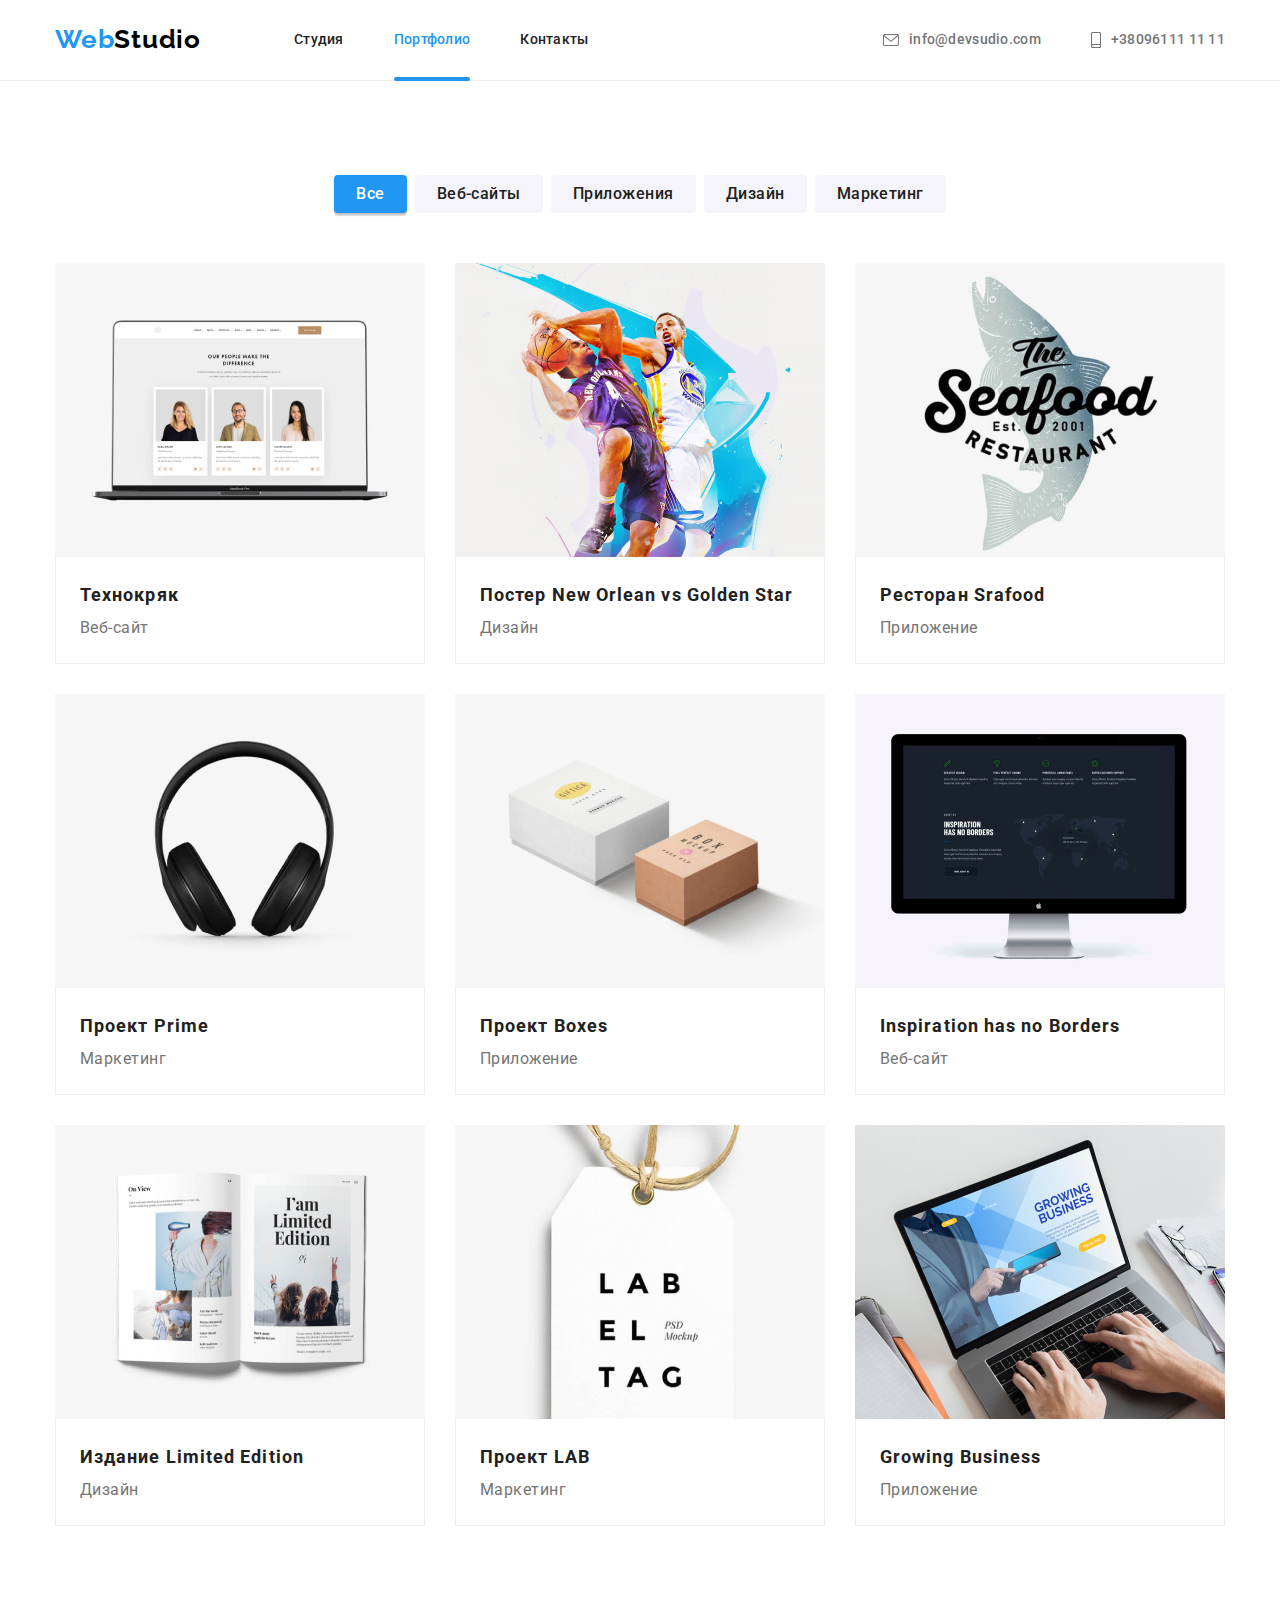
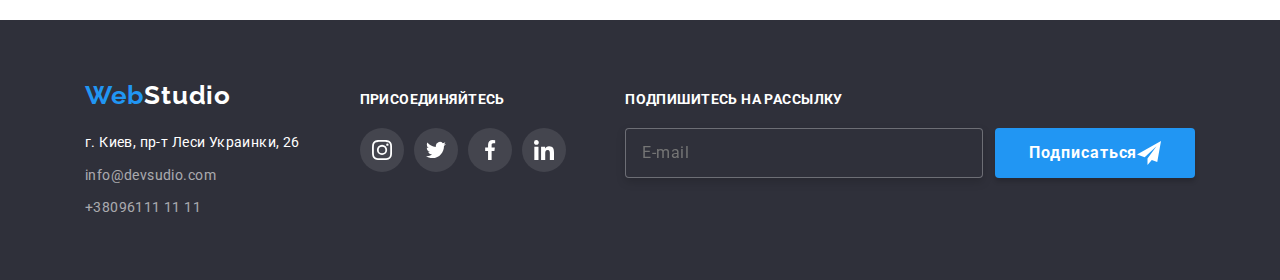
==== portfolio.html @ e0648b77 "create repository for HW-8" ====
<!DOCTYPE html>
<html lang="ru">
<head>
    <meta charset="UTF-8">
    <meta http-equiv="X-UA-Compatible" content="IE=edge">
    <meta name="viewport" content="width=device-width, initial-scale=1.0">
    <title>WebStudio - Портфолио</title>
    <link rel="stylesheet" href="https://fonts.googleapis.com/css2?family=Raleway:wght@700&family=Roboto:wght@400;500;700;900&display=swap" >
    <link rel="stylesheet" href="./css/modern-normalize.css">
    <link rel="stylesheet" href="./css/main.min.css">
  
</head>
<body>
    <header class="header">
        <div class="container header__container">
            <nav class="header__nav">
                <a href="index.html" class="logo header__logo">Web<span class="logo header__logo--black">Studio</span></a>
                <ul class="nav__list">
                    <li class="nav__item"><a href="index.html" class="nav__link ">Студия</a></li>
                    <li class="nav__item"><a href="portfolio.html" class="nav__link nav__link--active">Портфолио</a></li>
                    <li class="nav__item"><a href="" class="nav__link">Контакты</a></li>
                </ul>
            </nav>
            <ul class="auth__list">
                <li class="auth__item">
                    <a href="mailto:info@devsudio.com" class="auth__link">
                        <svg class="auth__icon" width="16" height="12">
                            <use href="./images/icons.svg#icon-envelope-1"></use>
                        </svg>
                        info@devsudio.com</a>
                </li>
                <li class="auth__item">
                    <a href="tel.:+380961111111" class="auth__link">
                        <svg class="auth__icon" width="10" height="16">
                            <use href="./images/icons.svg#icon-smartphone"></use>
                        </svg>
                        +38096111 11 11</a>
                </li>
            </ul>
        </div>
    </header>
    <main>
        <!-- Our Products-->
        <section class="projects">
<div class="container projects__container">
    <ul class="projects__filter">
    <li class="projects__item">
        <button type="button" class="projects__button projects__button--active">Все</button>
    </li>
    <li class="projects__item">
        <button type="button" class="projects__button">Веб-сайты</button>
    </li>
    <li class="projects__item">
        <button type="button" class="projects__button">Приложения</button>
    </li>
    <li class="projects__item">
        <button type="button" class="projects__button">Дизайн</button>
    </li>
    <li class="projects__item">
        <button type="button" class="projects__button">Маркетинг</button>
    </li>
    </ul>

<h1 hidden>Наши проекты</h1>
<ul class="projects__list">
<li class="card projects__card">
    <!-- <div class="card"> -->
        <a href="" class="card__link">
            <div class="card__overlay">
                <img src="./images/techocrack.jpg" alt="технокряк" width="370">            
                <p class="card__description">Технокряк это современная площадка распространения коронавируса. Компании используют эту платформу для цифрового шпионажа и атак на защищённые сервера конкурентов.</p>
            </div>
            <div class="card__meta">
            <h2 class="card__title">Технокряк</h2>
            <p class="card__type">Веб-сайт</p>
            </div>
        </a>
    <!-- </div> -->
    
</li>
<li class="card projects__card">
    <!-- <div class="card"> -->
        <a href="" class="card__link">
        <div class="card__overlay">
            <img src="./images/new-orlean-vs-golden-star.jpg" alt="постер new orlean vs golden star" width="370">
            <p class="card__description">Технокряк это современная площадка распространения коронавируса. Компании используют эту платформу для цифрового шпионажа и атак на защищённые сервера конкурентов.</p>
        </div>
        <div class="card__meta">
        <h2 class="card__title">Постер New Orlean vs Golden Star</h2>
        <p class="card__type">Дизайн</p>
        </div>
    </a>
<!-- </div> -->
</li>
<li class="card projects__card">
    <!-- <div class="card"> -->
        <a href="" class="card__link">
        <div class="card__overlay">
            <img src="./images/seafood.jpg" alt="seafood" width="370">
            <p class="card__description">Технокряк это современная площадка распространения коронавируса. Компании используют эту платформу для цифрового шпионажа и атак на защищённые сервера конкурентов.</p>
        </div>
        <div class="card__meta">
        <h2 class="card__title">Ресторан Srafood</h2>
        <p class="card__type">Приложение</p>
        </div>
    </a>
<!-- </div> -->
</li>
<li class="card projects__card">
    <!-- <div class="card"> -->
        <a href="" class="card__link">
        <div class="card__overlay">
            <img src="./images/prinme.jpg" alt="Project Prime" width="370">
            <p class="card__description">Технокряк это современная площадка распространения коронавируса. Компании используют эту платформу для цифрового шпионажа и атак на защищённые сервера конкурентов.</p>
        </div>
        <div class="card__meta">
        <h2 class="card__title">Проект Prime</h2>
        <p class="card__type">Маркетинг</p>
        </div>
    </a>
<!-- </div> -->
</li>
<li class="card projects__card">
    <!-- <div class="card"> -->
        <a href="" class="card__link">
        <div class="card__overlay">
            <img src="./images/boxes.jpg" alt="Project boxes" width="370">
            <p class="card__description">Технокряк это современная площадка распространения коронавируса. Компании используют эту платформу для цифрового шпионажа и атак на защищённые сервера конкурентов.</p>
        </div>
        <div class="card__meta">
        <h2 class="card__title">Проект Boxes</h2>
        <p class="card__type">Приложение</p>
        </div>
    </a>
<!-- </div> -->
</li>
<li class="card projects__card">
    <!-- <div class="card"> -->
        <a href="" class="card__link">
        <div class="card__overlay">
            <img src="./images/inspiration.jpg" alt="inspiration" width="370">
            <p class="card__description">Технокряк это современная площадка распространения коронавируса. Компании используют эту платформу для цифрового шпионажа и атак на защищённые сервера конкурентов.</p>
        </div>
        <div class="card__meta">
        <h2 class="card__title">Inspiration has no Borders</h2>
        <p class="card__type">Веб-сайт</p>
        </div>
    </a>
<!-- </div> -->
</li>
<li class="card projects__card">
    <!-- <div class="card"> -->
        <a href="" class="card__link">
            <div class="card__overlay">
                <img src="./images/limited-edition.jpg" alt="limited limited edition" width="370">
                <p class="card__description">Технокряк это современная площадка распространения коронавируса. Компании используют эту платформу для цифрового шпионажа и атак на защищённые сервера конкурентов.</p>
            </div>
        <div class="card__meta">
        <h2 class="card__title">Издание Limited Edition</h2>
        <p class="card__type">Дизайн</p>
        </div>
    </a>
<!-- </div> -->
</li>
<li class="card projects__card">
    <!-- <div class="card"> -->
        <a href="" class="card__link">
            <div class="card__overlay">
                <img src="./images/lab.jpg" alt="Проект Lab" width="370">
                <p class="card__description">Технокряк это современная площадка распространения коронавируса. Компании используют эту платформу для цифрового шпионажа и атак на защищённые сервера конкурентов.</p>
            </div>
        <div class="card__meta">
        <h2 class="card__title">Проект LAB</h2>
        <p class="card__type">Маркетинг</p>
        </div>
    </a>
<!-- </div> -->
</li>
<li class="card projects__card">
    <!-- <div class="card"> -->
        <a href="" class="card__link">
            <div class="card__overlay">
                <img src="./images/growing-business.jpg" alt="growing business" width="370">
                <p class="card__description">Технокряк это современная площадка распространения коронавируса. Компании используют эту платформу для цифрового шпионажа и атак на защищённые сервера конкурентов.</p>
            </div>
        <div class="card__meta">
        <h2 class="card__title">Growing Business</h2>
        <p class="card__type">Приложение</p>
        </div>
    </a>
<!-- </div> -->
</li>
</ul>
</div>
</section>
</main>
    <footer class="footer">
        <div class="container footer__container">
            <div class="contacts">
                <a href="index.html" class="logo footer__logo">Web<span class="logo footer__logo--white">Studio</span></a>
                <address>
                    <p class="contacts__address">г. Киев, пр-т Леси Украинки, 26</p>
                    <ul class="contacts__list">
                        <li class="contacts__item"><a href="mailto:info@devsudio.com"
                                class="contacts__link">info@devsudio.com</a></li>
                        <li class="contacts__item"><a href="tel.:+380961111111" class="contacts__link">+38096111 11 11</a>
                        </li>
                    </ul>
                </address>
            </div>
            <div class="join">
                <p class="join__title">Присоединяйтесь</p>
                <ul class="join__list">
                    <li class="join__item"><a href="" class="join__link">
                            <svg class="join__icon">
                                <use href="./images/icons.svg#icon-instagram-2-1"></use>
                            </svg>
                        </a></li>
                    <li class="join__item"><a href="" class="join__link">
                            <svg class="join__icon">
                                <use href="./images/icons.svg#icon-twitter-1-1"></use>
                            </svg>
                        </a></li>
                    <li class="join__item"><a href="" class="join__link">
                            <svg class="join__icon">
                                <use href="./images/icons.svg#icon-facebook-1-1"></use>
                            </svg>
                        </a></li>
                    <li class="join__item"><a href="" class="join__link">
                            <svg class="join__icon">
                                <use href="./images/icons.svg#icon-linkedin-1-1"></use>
                            </svg>
                        </a></li>
                </ul>
            </div>
            <div class="mailing">
                <p class="mailing__title">подпишитесь на рассылку</p>
                <form name="subscribe" class="mailing__form">
                    <input type="email" name="email" placeholder="E-mail" class="mailing__input">
                    <button type="submit" class="button mailing__button">Подписаться <svg class="mailing__icon">
                            <use href="./images/icons.svg#icon-icon-send"></use>
                        </svg></button>
                </form>
            </div>
        </div>
    </footer>
</body>
</html>
---- css/main.min.css ----
/*! modern-normalize v1.1.0 | MIT License | https://github.com/sindresorhus/modern-normalize */*,::before,::after{-webkit-box-sizing:border-box;box-sizing:border-box}html{line-height:1.15;-webkit-text-size-adjust:100%;-moz-tab-size:4;-o-tab-size:4;tab-size:4}body{margin:0;font-family:system-ui,-apple-system,"Segoe UI",Roboto,Helvetica,Arial,sans-serif,"Apple Color Emoji","Segoe UI Emoji"}hr{height:0;color:inherit}abbr[title]{-webkit-text-decoration:underline dotted;text-decoration:underline dotted}b,strong{font-weight:bolder}code,kbd,samp,pre{font-family:ui-monospace, SFMono-Regular, Consolas, 'Liberation Mono', Menlo, monospace;font-size:1em}small{font-size:80%}sub,sup{font-size:75%;line-height:0;position:relative;vertical-align:baseline}sub{bottom:-0.25em}sup{top:-0.5em}table{text-indent:0;border-color:inherit}button,input,optgroup,select,textarea{font-family:inherit;font-size:100%;line-height:1.15;margin:0}button,select{text-transform:none}button,[type='button'],[type='reset'],[type='submit']{-webkit-appearance:button}::-moz-focus-inner{border-style:none;padding:0}:-moz-focusring{outline:1px dotted ButtonText}:-moz-ui-invalid{box-shadow:none}legend{padding:0}progress{vertical-align:baseline}::-webkit-inner-spin-button,::-webkit-outer-spin-button{height:auto}[type='search']{-webkit-appearance:textfield;outline-offset:-2px}::-webkit-search-decoration{-webkit-appearance:none}::-webkit-file-upload-button{-webkit-appearance:button;font:inherit}summary{display:list-item}body{font-family:"Roboto", sans-serif;color:#757575;background-color:#fff;margin:0}h1,h2,h3,h4,h5,h6,ul,p{margin:0px;padding:0px}img{display:block}.container{padding-right:15px;padding-left:15px;max-width:1200px;margin-left:auto;margin-right:auto}.button{display:-webkit-box;display:-ms-flexbox;display:flex;-webkit-box-align:center;-ms-flex-align:center;align-items:center;-webkit-box-pack:center;-ms-flex-pack:center;justify-content:center;text-align:center;width:200px;height:50px;-webkit-box-shadow:0px 4px 4px rgba(0,0,0,0.15);box-shadow:0px 4px 4px rgba(0,0,0,0.15);border:none;border-radius:4px;cursor:pointer}.footer{background-color:#2f303a;padding-top:60px;padding-bottom:60px}.footer__container{display:-webkit-box;display:-ms-flexbox;display:flex;-webkit-box-align:baseline;-ms-flex-align:baseline;align-items:baseline;-ms-flex-pack:distribute;justify-content:space-around}.footer__logo{margin-bottom:20px;display:inline-block}.logo.footer__logo--white{color:#fff}.contacts__address{margin-bottom:9px;font-style:normal;font-weight:normal;font-size:14px;line-height:1.71;letter-spacing:0.03em;color:#fff}.contacts__item{list-style:none}.contacts__item:not(:last-child){margin-bottom:9px}.contacts__link{text-decoration:none;font-style:normal;font-weight:normal;font-size:14px;line-height:1.71;letter-spacing:0.03em;color:rgba(255,255,255,0.6);-webkit-transition-property:color;transition-property:color;-webkit-transition-duration:250ms;transition-duration:250ms;-webkit-transition-timing-function:cubic-bezier(0.4, 0, 0.2, 1);transition-timing-function:cubic-bezier(0.4, 0, 0.2, 1)}.contacts__link:hover,.contacts__link:focus{color:#2196f3}.join__title{margin-bottom:20px;font-weight:bold;font-size:14px;line-height:1.14;letter-spacing:0.03em;text-transform:uppercase;color:#fff}.join__list{display:-webkit-box;display:-ms-flexbox;display:flex}.join__item{list-style:none}.join__item+.join__item{margin-left:10px}.join__link{display:-webkit-box;display:-ms-flexbox;display:flex;-webkit-box-align:center;-ms-flex-align:center;align-items:center;-webkit-box-pack:center;-ms-flex-pack:center;justify-content:center;width:44px;height:44px;border-radius:50%;background-color:rgba(255,255,255,0.1);color:#fff;-webkit-transition-property:background-color;transition-property:background-color;-webkit-transition-duration:250ms;transition-duration:250ms;-webkit-transition-timing-function:cubic-bezier(0.4, 0, 0.2, 1);transition-timing-function:cubic-bezier(0.4, 0, 0.2, 1)}.join__link:hover,.join__link:focus{background-color:#2196f3}.join__icon{width:20px;height:20px;fill:currentColor}.mailing__title{margin-bottom:20px;font-weight:bold;font-size:14px;line-height:1.14;letter-spacing:0.03em;text-transform:uppercase;color:#fff}.mailing__form{display:-webkit-box;display:-ms-flexbox;display:flex}.mailing__input{padding-left:16px;width:358px;height:50px;background-color:#2f303a;color:#fff;border:1px solid rgba(255,255,255,0.3);-webkit-box-sizing:border-box;box-sizing:border-box;-webkit-filter:drop-shadow(0px 4px 4px rgba(0,0,0,0.15));filter:drop-shadow(0px 4px 4px rgba(0,0,0,0.15));border-radius:4px;font-weight:normal;font-size:16px;line-height:1.25;letter-spacing:0.03em;color:rgba(255,255,255,0.6)}.mailing__button{margin-left:12px;font-weight:bold;font-size:16px;line-height:1.87;display:-webkit-box;display:-ms-flexbox;display:flex;-webkit-box-align:center;-ms-flex-align:center;align-items:center;-webkit-box-pack:center;-ms-flex-pack:center;justify-content:center;letter-spacing:0.06em;color:#fff;background-color:#2196f3;-webkit-box-shadow:0px 4px 4px rgba(0,0,0,0.15);box-shadow:0px 4px 4px rgba(0,0,0,0.15);border-radius:4px;-webkit-transition-property:background-color;transition-property:background-color;-webkit-transition-duration:250ms;transition-duration:250ms;-webkit-transition-timing-function:cubic-bezier(0.4, 0, 0.2, 1);transition-timing-function:cubic-bezier(0.4, 0, 0.2, 1)}.mailing__button:hover,.mailing__button:focus{background-color:#188ce8}.mailing__icon{width:24px;height:24px}.logo{text-decoration:none;font-family:Raleway, sans-serif;font-weight:bold;font-size:26px;line-height:1.19;letter-spacing:0.03em;color:#2196f3}.header__logo{padding-top:24px;padding-bottom:24px;margin-right:93px}.header__logo--black{color:#000}.hero__container{-webkit-box-orient:vertical;-webkit-box-direction:normal;-ms-flex-direction:column;flex-direction:column;margin:auto}.hero{display:-webkit-box;display:-ms-flexbox;display:flex;-webkit-box-align:center;-ms-flex-align:center;align-items:center;height:600px;max-width:1600px;margin-left:auto;margin-right:auto;background-image:-webkit-gradient(linear, left top, left bottom, from(rgba(47,48,58,0.4)), to(rgba(47,48,58,0.4))),url(../images/background-hero.jpg);background-image:linear-gradient(rgba(47,48,58,0.4), rgba(47,48,58,0.4)),url(../images/background-hero.jpg)}.hero__title{width:696px;margin-bottom:30px;font-weight:900;font-size:44px;line-height:1.36;text-align:center;letter-spacing:0.06em;text-transform:uppercase;color:#fff}.hero__button{margin-right:auto;margin-left:auto;background-color:#2196f3;font-weight:bold;font-size:16px;line-height:1.87;letter-spacing:0.06em;color:#fff;-webkit-transition-property:background-color;transition-property:background-color;-webkit-transition-duration:250ms;transition-duration:250ms;-webkit-transition-timing-function:cubic-bezier(0.4, 0, 0.2, 1);transition-timing-function:cubic-bezier(0.4, 0, 0.2, 1)}.hero__button:hover,.hero__button:focus{background-color:#188ce8}.header{border-bottom:1px solid #ececec}.header__container{display:-webkit-box;display:-ms-flexbox;display:flex}.header__nav{display:-webkit-inline-box;display:-ms-inline-flexbox;display:inline-flex}.nav__list{display:-webkit-inline-box;display:-ms-inline-flexbox;display:inline-flex}.nav__item{list-style:none}.nav__item+.nav__item{margin-left:50px}.nav__link{position:relative;display:block;padding-top:32px;padding-bottom:32px;text-decoration:none;font-weight:500;font-size:14px;line-height:1.14;letter-spacing:0.02em;color:#212121;-webkit-transition-property:color;transition-property:color;-webkit-transition-duration:250ms;transition-duration:250ms;-webkit-transition-timing-function:cubic-bezier(0.4, 0, 0.2, 1);transition-timing-function:cubic-bezier(0.4, 0, 0.2, 1)}.nav__link:hover,.nav__link:focus{color:#2196f3}.nav__link--active{color:#2196f3}.nav__link.nav__link--active::after{position:absolute;bottom:-1px;content:"";display:block;width:100%;height:4px;border-radius:2px;background-color:#2196f3}.auth__list{display:-webkit-inline-box;display:-ms-inline-flexbox;display:inline-flex;-webkit-box-align:center;-ms-flex-align:center;align-items:center;margin-left:auto}.auth__item{list-style:none}.auth__item+.auth__item{margin-left:50px}.auth__link{display:-webkit-box;display:-ms-flexbox;display:flex;-webkit-box-align:center;-ms-flex-align:center;align-items:center;padding-top:32px;padding-bottom:32px;text-decoration:none;font-weight:500;font-size:14px;line-height:1.14;letter-spacing:0.02em;color:#757575;-webkit-transition-property:color;transition-property:color;-webkit-transition-duration:250ms;transition-duration:250ms;-webkit-transition-timing-function:cubic-bezier(0.4, 0, 0.2, 1);transition-timing-function:cubic-bezier(0.4, 0, 0.2, 1)}.auth__link:hover,.auth__link:focus{color:#2196f3}.auth__icon{fill:currentColor;margin-right:10px}.benefits{padding-top:94px;padding-bottom:94px}.benefits__list{display:-webkit-box;display:-ms-flexbox;display:flex}.benefits__item{list-style:none;width:270px}.benefits__item+.benefits__item{margin-left:30px}.benefits__icon{margin-bottom:30px}.benefits__title{margin-bottom:10px;font-weight:bold;font-size:14px;line-height:16px;letter-spacing:0.03em;text-transform:uppercase;color:#212121}.benefits__text{font-weight:normal;font-size:14px;line-height:1.71;letter-spacing:0.03em;color:#757575}.client{padding-top:94px;padding-bottom:94px}.client__container{-webkit-box-orient:vertical;-webkit-box-direction:normal;-ms-flex-direction:column;flex-direction:column}.client__title{margin-bottom:50px;font-family:Roboto;font-style:normal;font-weight:bold;font-size:36px;line-height:1.17;text-align:center;letter-spacing:0.03em;color:#212121}.client__list{display:-webkit-box;display:-ms-flexbox;display:flex}.client__item{list-style:none}.client__item+.client__item{margin-left:30px}.client__link{display:block;color:#afb1b8;border:1px solid #afb1b8;-webkit-box-sizing:border-box;box-sizing:border-box;border-radius:4px;-webkit-transition-property:color, border-color;transition-property:color, border-color;-webkit-transition-duration:250ms;transition-duration:250ms;-webkit-transition-timing-function:cubic-bezier(0.4, 0, 0.2, 1);transition-timing-function:cubic-bezier(0.4, 0, 0.2, 1)}.client__link:hover,.client__link:focus{color:#2196f3;border-color:#2196f3}.client__icon{display:block;fill:currentColor}.logo{text-decoration:none;font-family:Raleway, sans-serif;font-weight:bold;font-size:26px;line-height:1.19;letter-spacing:0.03em;color:#2196f3}.header__logo{padding-top:24px;padding-bottom:24px;margin-right:93px}.header__logo--black{color:#000}.product{padding-bottom:94px}.product__container{-webkit-box-orient:vertical;-webkit-box-direction:normal;-ms-flex-direction:column;flex-direction:column}.product__title{margin-bottom:50px;font-weight:bold;font-size:36px;line-height:42px;text-align:center;letter-spacing:0.03em;color:#212121}.product__list{display:-webkit-box;display:-ms-flexbox;display:flex}.product__item+.product__item{margin-left:30px}.product__item{position:relative;list-style:none}.product__layout{position:absolute;height:70px;width:100%;bottom:0;background-color:rgba(47,48,58,0.8)}.product__text{position:absolute;width:100%;top:50%;-webkit-transform:translateY(-50%);transform:translateY(-50%);font-weight:bold;font-size:14px;line-height:1.14;text-align:center;letter-spacing:0.03em;text-transform:uppercase;color:#fff}.team{padding-top:94px;padding-bottom:94px;background-color:#f5f4fa}.team__container{-webkit-box-orient:vertical;-webkit-box-direction:normal;-ms-flex-direction:column;flex-direction:column}.team__title{margin-bottom:50px;font-weight:bold;font-size:36px;line-height:42px;text-align:center;letter-spacing:0.03em;color:#212121}.team__list{display:-webkit-box;display:-ms-flexbox;display:flex}.member{list-style:none;background:#fff;-webkit-box-shadow:0px 1px 3px rgba(0,0,0,0.12),0px 1px 1px rgba(0,0,0,0.14),0px 2px 1px rgba(0,0,0,0.2);box-shadow:0px 1px 3px rgba(0,0,0,0.12),0px 1px 1px rgba(0,0,0,0.14),0px 2px 1px rgba(0,0,0,0.2);border-radius:0px 0px 4px 4px}.member+.member{margin-left:30px}.member__meta{padding-top:30px;padding-bottom:30px;padding-left:32px;padding-right:32px}.member__name{margin-bottom:10px;font-weight:500;font-size:16px;line-height:1.19;text-align:center;letter-spacing:0.03em;color:#212121}.member__position{margin-bottom:16px;font-weight:normal;font-size:16px;line-height:1.19;text-align:center;letter-spacing:0.03em;color:#757575}.social{display:-webkit-box;display:-ms-flexbox;display:flex;-webkit-box-pack:center;-ms-flex-pack:center;justify-content:center;list-style:none}.social__item+.social__item{margin-left:10px}.social__link{display:-webkit-box;display:-ms-flexbox;display:flex;color:#afb1b8;width:44px;height:44px;border-radius:50%;-webkit-transition-property:color, background-color;transition-property:color, background-color;-webkit-transition-duration:250ms;transition-duration:250ms;-webkit-transition-timing-function:cubic-bezier(0.4, 0, 0.2, 1);transition-timing-function:cubic-bezier(0.4, 0, 0.2, 1)}.social__link:hover,.social__link:focus{color:#fff;background-color:#2196f3;border-radius:50%}.social__icon{margin:auto;width:20px;height:20px;fill:currentColor}.backdrop{position:fixed;display:-webkit-box;display:-ms-flexbox;display:flex;left:0;top:0;width:100%;height:100%;background-color:rgba(0,0,0,0.2);opacity:1;-webkit-transition-property:opacity;transition-property:opacity;-webkit-transition-timing-function:cubic-bezier(0.4, 0, 0.2, 1);transition-timing-function:cubic-bezier(0.4, 0, 0.2, 1);-webkit-transition-duration:250ms;transition-duration:250ms}.is-hidden{opacity:0;pointer-events:none}.modal{position:absolute;min-height:45%;min-width:30%;background-color:#fff;top:50%;left:50%;-webkit-transform:translate(-50%, -50%) scale(1);transform:translate(-50%, -50%) scale(1);-webkit-transition-timing-function:cubic-bezier(0.4, 0, 0.2, 1);transition-timing-function:cubic-bezier(0.4, 0, 0.2, 1);-webkit-transition-duration:250ms;transition-duration:250ms;-webkit-box-shadow:0px 1px 3px rgba(0,0,0,0.12),0px 1px 1px rgba(0,0,0,0.14),0px 2px 1px rgba(0,0,0,0.2);box-shadow:0px 1px 3px rgba(0,0,0,0.12),0px 1px 1px rgba(0,0,0,0.14),0px 2px 1px rgba(0,0,0,0.2);border-radius:4px}.form{padding:40px}.form__title{margin-bottom:12px;font-weight:bold;font-size:20px;line-height:1.15;text-align:center;letter-spacing:0.03em;color:#212121}.form__field{margin-bottom:10px}.form__label{margin-bottom:4px;display:block;font-weight:normal;font-size:12px;line-height:1.17;letter-spacing:0.01em}.form__span{display:block;position:relative}.form__input{font-family:inherit;font-style:normal;font-weight:normal;font-size:12px;line-height:14px;letter-spacing:0.01em;color:rgba(117,117,117,0.5);display:block;width:100%;-webkit-box-sizing:border-box;box-sizing:border-box;padding:12px 12px 12px 42px;border:1px solid rgba(33,33,33,0.2);border-radius:4px;-webkit-transform:border;transform:border;-webkit-transition-timing-function:cubic-bezier(0.4, 0, 0.2, 1);transition-timing-function:cubic-bezier(0.4, 0, 0.2, 1);-webkit-transition-duration:250ms;transition-duration:250ms}.form__input:focus-visible{border:1px solid #2196f3;outline:none}.form__input:focus-visible+.form__icon{fill:#2196f3}.form__icon{position:absolute;top:11px;left:12px;width:18px;height:18px;-webkit-transform:fill;transform:fill;-webkit-transition-timing-function:cubic-bezier(0.4, 0, 0.2, 1);transition-timing-function:cubic-bezier(0.4, 0, 0.2, 1);-webkit-transition-duration:250ms;transition-duration:250ms}.textarea{padding:12px 16px 12px 16px;margin-bottom:20px;resize:none}.policy{display:-webkit-box;display:-ms-flexbox;display:flex;-webkit-box-pack:center;-ms-flex-pack:center;justify-content:center;-webkit-box-align:center;-ms-flex-align:center;align-items:center;margin-bottom:30px;font-weight:normal;font-size:14px;line-height:1.71;letter-spacing:0.03em;color:#757575}.policy:hover .policy__icon,.policy:focus .policy__icon{fill:#2196f3}.policy:hover{cursor:pointer}.policy__input{-webkit-appearance:none;-moz-appearance:none;appearance:none;margin:0}.policy__input:checked+.policy__icon{fill:#2196f3;background-color:#2196f3;background-image:url(../images/Vector1.svg);background-position:center;background-repeat:no-repeat;background-size:contain}.policy__icon{display:block;margin-right:7px;width:16px;height:15px;cursor:pointer;fill:#212121;-webkit-transition-property:fill;transition-property:fill;-webkit-transition-timing-function:cubic-bezier(0.4, 0, 0.2, 1);transition-timing-function:cubic-bezier(0.4, 0, 0.2, 1);-webkit-transition-duration:250ms;transition-duration:250ms}.policy__link{color:#2196f3;font-weight:normal;font-size:14px;line-height:1.71;letter-spacing:0.03em}.form__button{margin:0 auto;font-weight:bold;font-size:16px;line-height:1.87;letter-spacing:0.06em;color:#fff;background:#2196f3;-webkit-box-shadow:0px 4px 4px rgba(0,0,0,0.15);box-shadow:0px 4px 4px rgba(0,0,0,0.15);border-radius:4px}.form__button:hover,.form__button:focus{background-color:#188ce8}.close__btn{position:absolute;right:8px;top:8px;cursor:pointer;width:30px;height:30px;border-radius:50%;border:1px solid rgba(0,0,0,0.1);background-color:#fff}.close__btn:hover .close__icon,.close__btn:focus .close__icon{fill:#2196f3}.close__icon{position:absolute;top:50%;left:50%;-webkit-transform:translate(-50%, -50%);transform:translate(-50%, -50%);width:11px;height:11px;-webkit-transition-property:fill;transition-property:fill;-webkit-transition-timing-function:cubic-bezier(0.4, 0, 0.2, 1);transition-timing-function:cubic-bezier(0.4, 0, 0.2, 1);-webkit-transition-duration:250ms;transition-duration:250ms}.projects{padding-top:94px;padding-bottom:94px}.projects__container{-webkit-box-orient:vertical;-webkit-box-direction:normal;-ms-flex-direction:column;flex-direction:column}.projects__filter{display:-webkit-box;display:-ms-flexbox;display:flex;margin-bottom:50px;-webkit-box-pack:center;-ms-flex-pack:center;justify-content:center}.projects__item{list-style:none}.projects__item:not(:last-child){margin-right:8px}.projects__button{padding-top:6px;padding-right:22px;padding-bottom:6px;padding-left:22px;background:#f5f4fa;border:none;border-radius:4px;cursor:pointer;font-family:Roboto;font-style:normal;font-weight:500;font-size:16px;line-height:1.62;text-align:center;letter-spacing:0.03em;color:#212121;-webkit-transition-property:background-color, color, -webkit-box-shadow;transition-property:background-color, color, -webkit-box-shadow;transition-property:box-shadow, background-color, color;transition-property:box-shadow, background-color, color, -webkit-box-shadow;-webkit-transition-timing-function:cubic-bezier(0.4, 0, 0.2, 1);transition-timing-function:cubic-bezier(0.4, 0, 0.2, 1);-webkit-transition-duration:250ms;transition-duration:250ms}.projects__button:hover,.projects__button:focus{border-radius:4px;background-color:#2196f3;color:#fff;-webkit-box-shadow:0px 3px 1px rgba(0,0,0,0.1),0px 1px 2px rgba(0,0,0,0.08),0px 2px 2px rgba(0,0,0,0.12);box-shadow:0px 3px 1px rgba(0,0,0,0.1),0px 1px 2px rgba(0,0,0,0.08),0px 2px 2px rgba(0,0,0,0.12)}.projects__button--active{background-color:#2196f3;color:#fff;-webkit-box-shadow:0px 3px 1px rgba(0,0,0,0.1),0px 1px 2px rgba(0,0,0,0.08),0px 2px 2px rgba(0,0,0,0.12);box-shadow:0px 3px 1px rgba(0,0,0,0.1),0px 1px 2px rgba(0,0,0,0.08),0px 2px 2px rgba(0,0,0,0.12)}.projects__list{display:-webkit-box;display:-ms-flexbox;display:flex;-ms-flex-wrap:wrap;flex-wrap:wrap}.projects__card{width:370px;background:#fff}.card{list-style:none;border:none}.card.projects__card{margin-bottom:30px}.card.projects__card:not(:nth-child(3n)){margin-right:30px}.card.projects__card:nth-last-child(-n+3){margin-bottom:0}.card__link{text-decoration:none;display:block;-webkit-transition-property:-webkit-box-shadow;transition-property:-webkit-box-shadow;transition-property:box-shadow;transition-property:box-shadow, -webkit-box-shadow;-webkit-transition-timing-function:cubic-bezier(0.4, 0, 0.2, 1);transition-timing-function:cubic-bezier(0.4, 0, 0.2, 1);-webkit-transition-duration:250ms;transition-duration:250ms}.card__link:hover,.card__link:focus{-webkit-box-sizing:border-box;box-sizing:border-box;-webkit-box-shadow:0px 1px 1px rgba(0,0,0,0.12),0px 4px 4px rgba(0,0,0,0.06),1px 4px 6px rgba(0,0,0,0.16);box-shadow:0px 1px 1px rgba(0,0,0,0.12),0px 4px 4px rgba(0,0,0,0.06),1px 4px 6px rgba(0,0,0,0.16)}.card__link:hover .card__description,.card__link:focus .card__description{-webkit-transform:translateY(0);transform:translateY(0)}.card__overlay{position:relative;overflow:hidden;border:none}.card__description{position:absolute;top:0;left:0;bottom:0;-webkit-transform:translateY(101%);transform:translateY(101%);padding:63px 24px 63px 24px;background-color:rgba(33,150,243,0.9);-webkit-box-sizing:border-box;box-sizing:border-box;font-weight:normal;font-size:18px;line-height:1.56;letter-spacing:0.03em;color:#fff;-webkit-transition-property:-webkit-transform;transition-property:-webkit-transform;transition-property:transform;transition-property:transform, -webkit-transform;-webkit-transition-timing-function:cubic-bezier(0.4, 0, 0.2, 1);transition-timing-function:cubic-bezier(0.4, 0, 0.2, 1);-webkit-transition-duration:250ms;transition-duration:250ms}.card__meta{padding-top:20px;padding-right:24px;padding-bottom:20px;padding-left:24px;border-left:1px solid #eeeeee;border-right:1px solid #eeeeee;border-bottom:1px solid #eeeeee}.card__title{font-weight:bold;font-size:18px;line-height:2;letter-spacing:0.06em;color:#212121}.card__type{font-family:Roboto;font-style:normal;font-weight:normal;font-size:16px;line-height:1.87;letter-spacing:0.03em;color:#757575}
/*# sourceMappingURL=main.min.css.map */
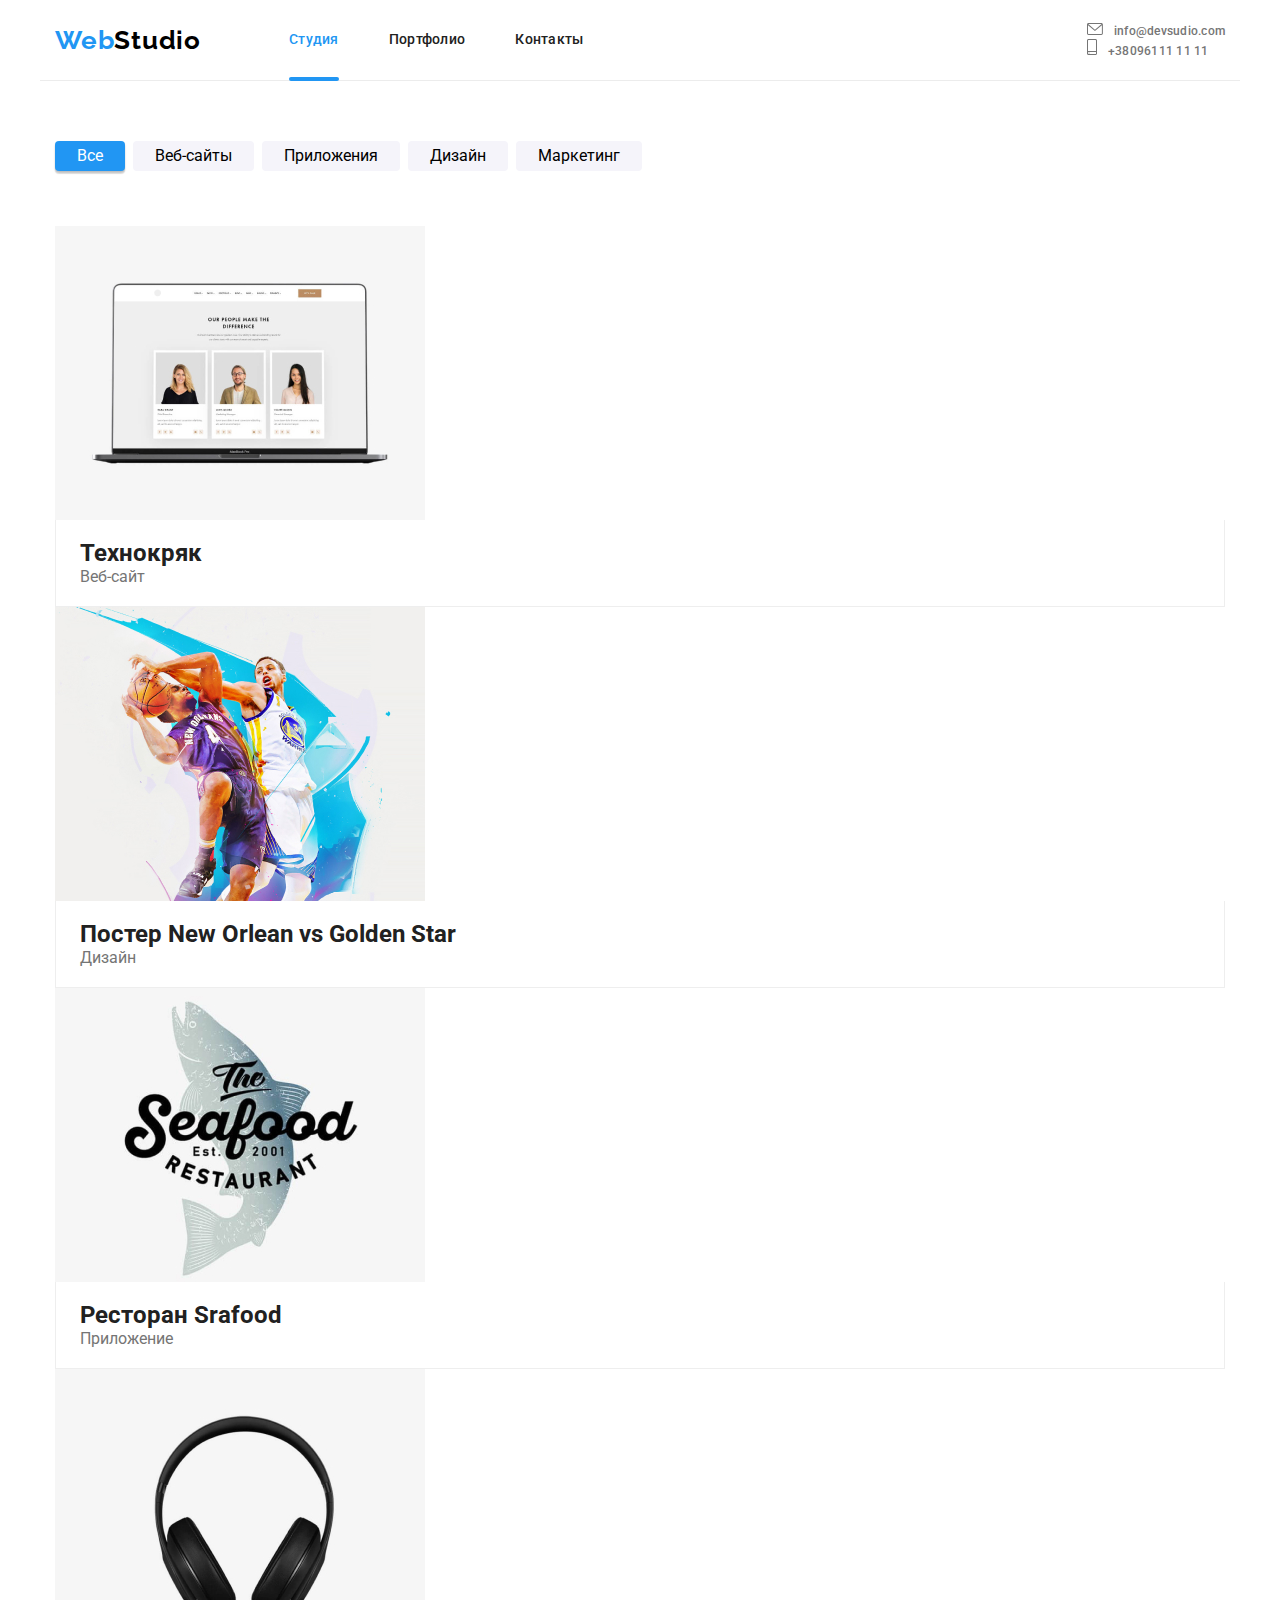
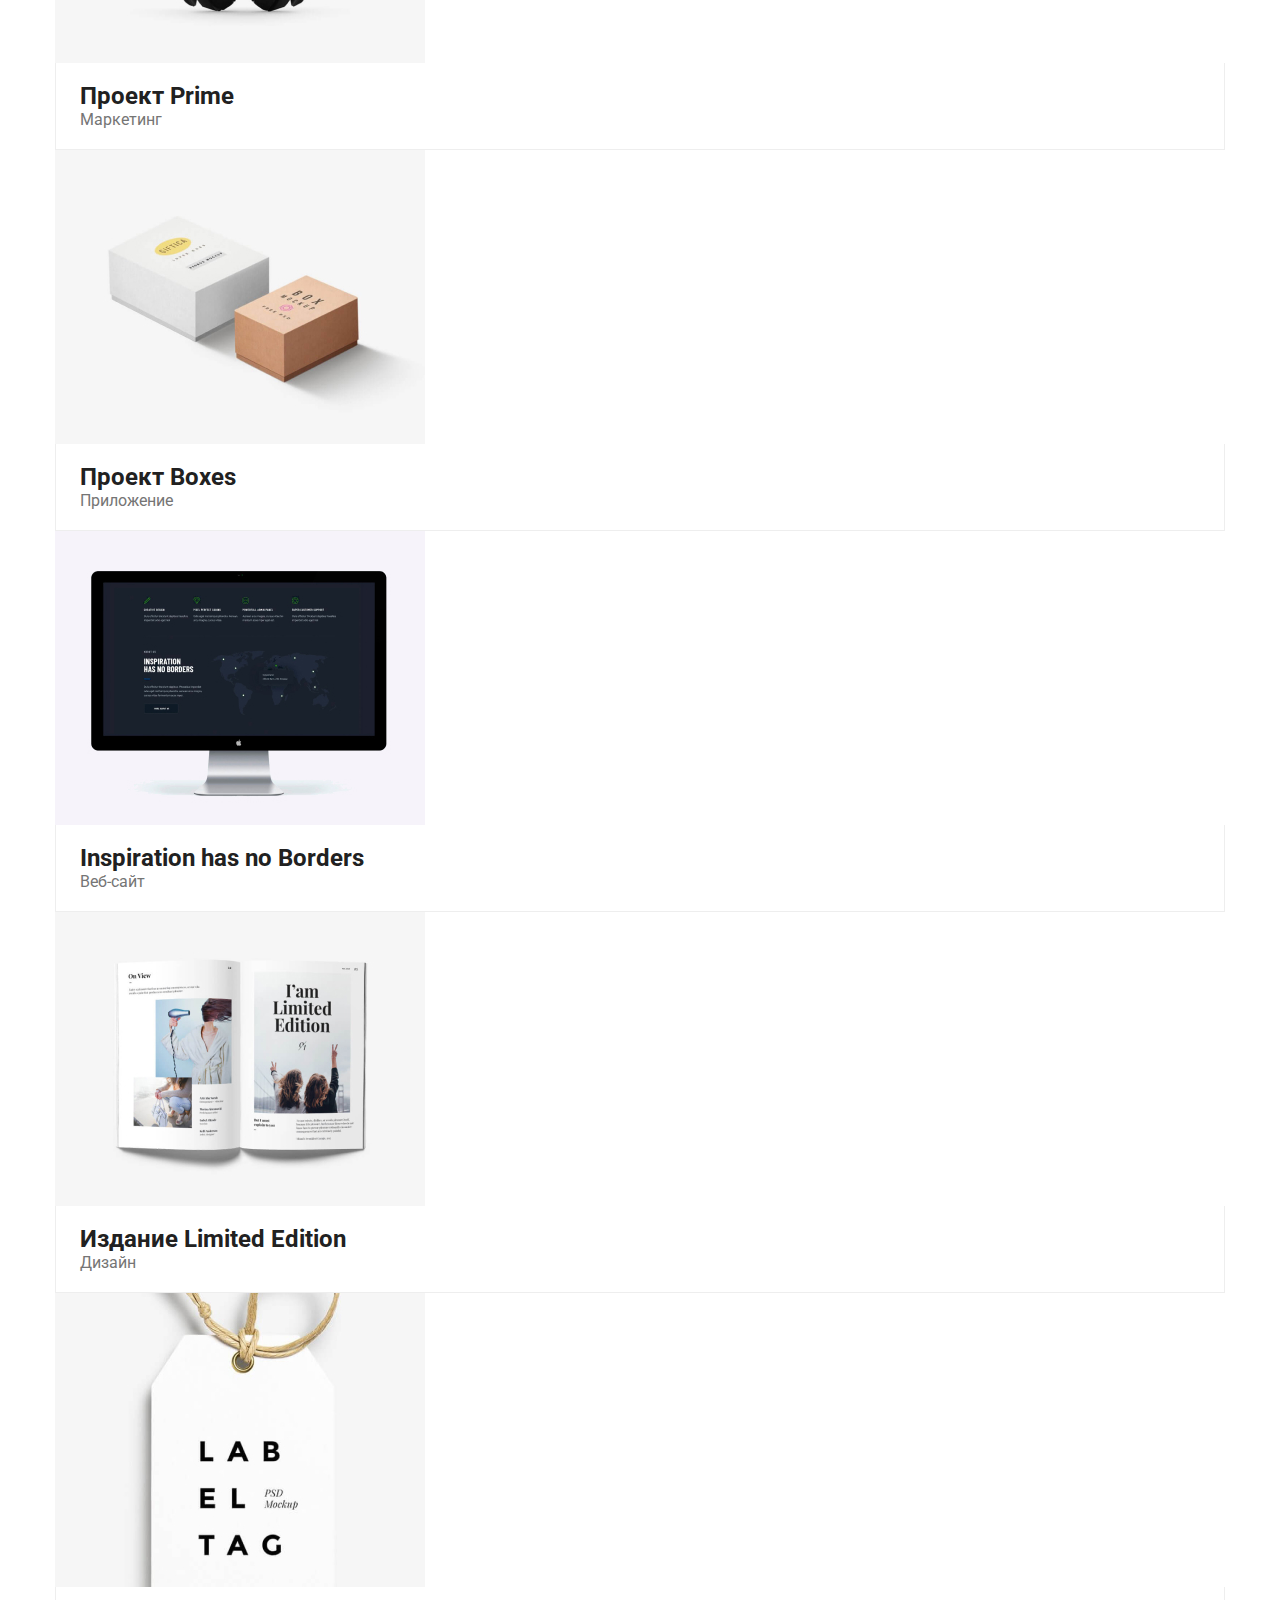
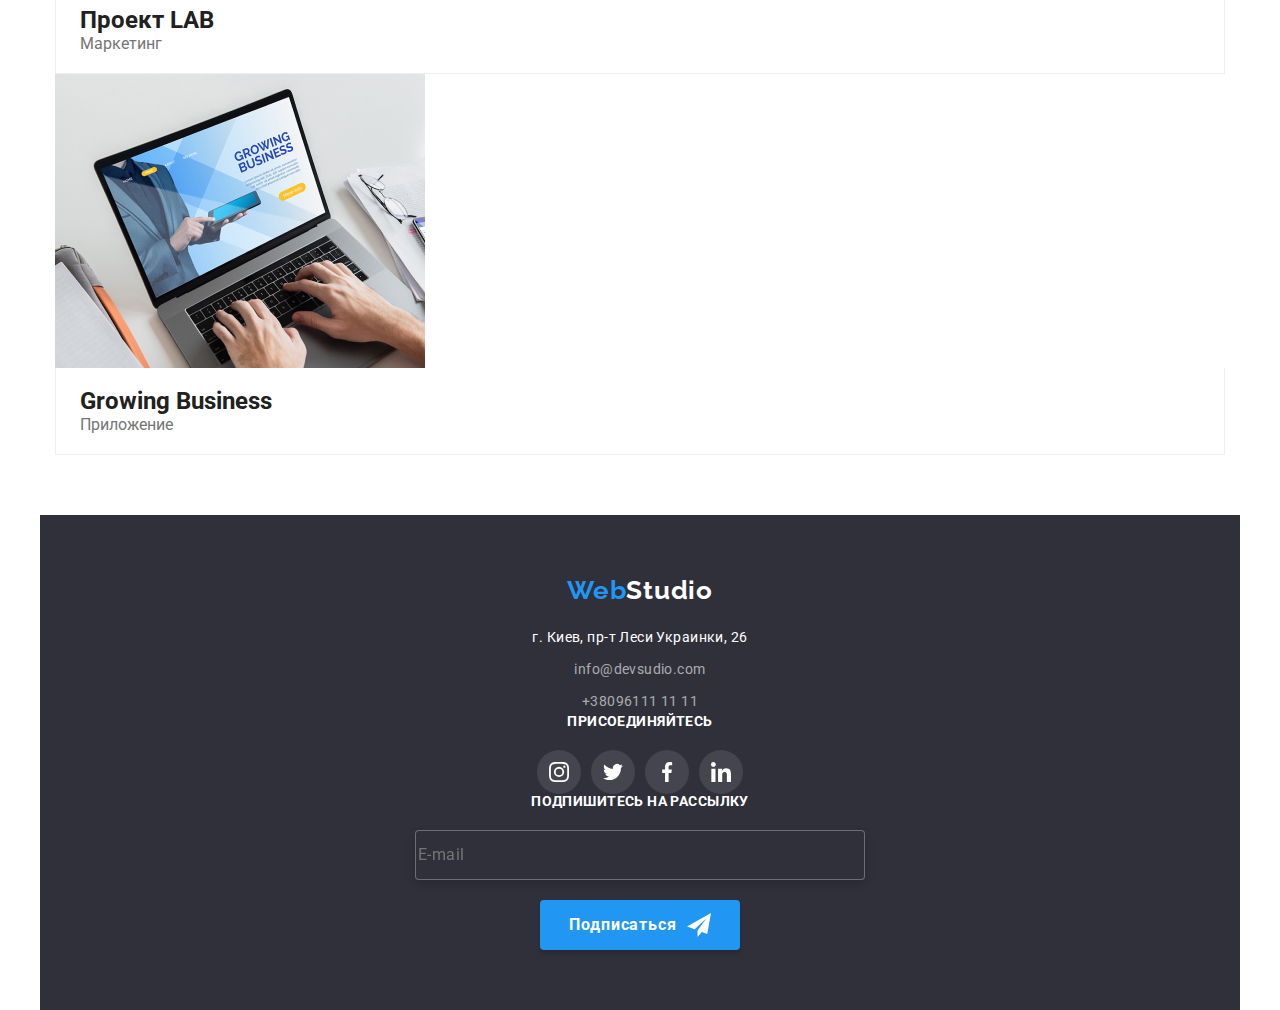
==== commit 31a660d7: "HW-8 working hard" ====
--- a/portfolio.html
+++ b/portfolio.html
@@ -4,7 +4,7 @@
     <meta charset="UTF-8">
     <meta http-equiv="X-UA-Compatible" content="IE=edge">
     <meta name="viewport" content="width=device-width, initial-scale=1.0">
-    <title>WebStudio - Портфолио</title>
+    <title>HW-8</title>
     <link rel="stylesheet" href="https://fonts.googleapis.com/css2?family=Raleway:wght@700&family=Roboto:wght@400;500;700;900&display=swap" >
     <link rel="stylesheet" href="./css/modern-normalize.css">
     <link rel="stylesheet" href="./css/main.min.css">
@@ -12,12 +12,12 @@
 </head>
 <body>
     <header class="header">
-        <div class="container header__container">
+        <div class="header__container container">
             <nav class="header__nav">
                 <a href="index.html" class="logo header__logo">Web<span class="logo header__logo--black">Studio</span></a>
                 <ul class="nav__list">
-                    <li class="nav__item"><a href="index.html" class="nav__link ">Студия</a></li>
-                    <li class="nav__item"><a href="portfolio.html" class="nav__link nav__link--active">Портфолио</a></li>
+                    <li class="nav__item"><a href="index.html" class="nav__link nav__link--active">Студия</a></li>
+                    <li class="nav__item"><a href="portfolio.html" class="nav__link">Портфолио</a></li>
                     <li class="nav__item"><a href="" class="nav__link">Контакты</a></li>
                 </ul>
             </nav>
@@ -37,7 +37,11 @@
                         +38096111 11 11</a>
                 </li>
             </ul>
-        </div>
+            <svg class='menu-icon'>
+                <use href="./images/menu_40px.svg#menu-icon"></use>
+            </svg>
+        </div>
+    
     </header>
     <main>
         <!-- Our Products-->
--- a/css/main.min.css
+++ b/css/main.min.css
@@ -1,2 +1,2 @@
-/*! modern-normalize v1.1.0 | MIT License | https://github.com/sindresorhus/modern-normalize */*,::before,::after{-webkit-box-sizing:border-box;box-sizing:border-box}html{line-height:1.15;-webkit-text-size-adjust:100%;-moz-tab-size:4;-o-tab-size:4;tab-size:4}body{margin:0;font-family:system-ui,-apple-system,"Segoe UI",Roboto,Helvetica,Arial,sans-serif,"Apple Color Emoji","Segoe UI Emoji"}hr{height:0;color:inherit}abbr[title]{-webkit-text-decoration:underline dotted;text-decoration:underline dotted}b,strong{font-weight:bolder}code,kbd,samp,pre{font-family:ui-monospace, SFMono-Regular, Consolas, 'Liberation Mono', Menlo, monospace;font-size:1em}small{font-size:80%}sub,sup{font-size:75%;line-height:0;position:relative;vertical-align:baseline}sub{bottom:-0.25em}sup{top:-0.5em}table{text-indent:0;border-color:inherit}button,input,optgroup,select,textarea{font-family:inherit;font-size:100%;line-height:1.15;margin:0}button,select{text-transform:none}button,[type='button'],[type='reset'],[type='submit']{-webkit-appearance:button}::-moz-focus-inner{border-style:none;padding:0}:-moz-focusring{outline:1px dotted ButtonText}:-moz-ui-invalid{box-shadow:none}legend{padding:0}progress{vertical-align:baseline}::-webkit-inner-spin-button,::-webkit-outer-spin-button{height:auto}[type='search']{-webkit-appearance:textfield;outline-offset:-2px}::-webkit-search-decoration{-webkit-appearance:none}::-webkit-file-upload-button{-webkit-appearance:button;font:inherit}summary{display:list-item}body{font-family:"Roboto", sans-serif;color:#757575;background-color:#fff;margin:0}h1,h2,h3,h4,h5,h6,ul,p{margin:0px;padding:0px}img{display:block}.container{padding-right:15px;padding-left:15px;max-width:1200px;margin-left:auto;margin-right:auto}.button{display:-webkit-box;display:-ms-flexbox;display:flex;-webkit-box-align:center;-ms-flex-align:center;align-items:center;-webkit-box-pack:center;-ms-flex-pack:center;justify-content:center;text-align:center;width:200px;height:50px;-webkit-box-shadow:0px 4px 4px rgba(0,0,0,0.15);box-shadow:0px 4px 4px rgba(0,0,0,0.15);border:none;border-radius:4px;cursor:pointer}.footer{background-color:#2f303a;padding-top:60px;padding-bottom:60px}.footer__container{display:-webkit-box;display:-ms-flexbox;display:flex;-webkit-box-align:baseline;-ms-flex-align:baseline;align-items:baseline;-ms-flex-pack:distribute;justify-content:space-around}.footer__logo{margin-bottom:20px;display:inline-block}.logo.footer__logo--white{color:#fff}.contacts__address{margin-bottom:9px;font-style:normal;font-weight:normal;font-size:14px;line-height:1.71;letter-spacing:0.03em;color:#fff}.contacts__item{list-style:none}.contacts__item:not(:last-child){margin-bottom:9px}.contacts__link{text-decoration:none;font-style:normal;font-weight:normal;font-size:14px;line-height:1.71;letter-spacing:0.03em;color:rgba(255,255,255,0.6);-webkit-transition-property:color;transition-property:color;-webkit-transition-duration:250ms;transition-duration:250ms;-webkit-transition-timing-function:cubic-bezier(0.4, 0, 0.2, 1);transition-timing-function:cubic-bezier(0.4, 0, 0.2, 1)}.contacts__link:hover,.contacts__link:focus{color:#2196f3}.join__title{margin-bottom:20px;font-weight:bold;font-size:14px;line-height:1.14;letter-spacing:0.03em;text-transform:uppercase;color:#fff}.join__list{display:-webkit-box;display:-ms-flexbox;display:flex}.join__item{list-style:none}.join__item+.join__item{margin-left:10px}.join__link{display:-webkit-box;display:-ms-flexbox;display:flex;-webkit-box-align:center;-ms-flex-align:center;align-items:center;-webkit-box-pack:center;-ms-flex-pack:center;justify-content:center;width:44px;height:44px;border-radius:50%;background-color:rgba(255,255,255,0.1);color:#fff;-webkit-transition-property:background-color;transition-property:background-color;-webkit-transition-duration:250ms;transition-duration:250ms;-webkit-transition-timing-function:cubic-bezier(0.4, 0, 0.2, 1);transition-timing-function:cubic-bezier(0.4, 0, 0.2, 1)}.join__link:hover,.join__link:focus{background-color:#2196f3}.join__icon{width:20px;height:20px;fill:currentColor}.mailing__title{margin-bottom:20px;font-weight:bold;font-size:14px;line-height:1.14;letter-spacing:0.03em;text-transform:uppercase;color:#fff}.mailing__form{display:-webkit-box;display:-ms-flexbox;display:flex}.mailing__input{padding-left:16px;width:358px;height:50px;background-color:#2f303a;color:#fff;border:1px solid rgba(255,255,255,0.3);-webkit-box-sizing:border-box;box-sizing:border-box;-webkit-filter:drop-shadow(0px 4px 4px rgba(0,0,0,0.15));filter:drop-shadow(0px 4px 4px rgba(0,0,0,0.15));border-radius:4px;font-weight:normal;font-size:16px;line-height:1.25;letter-spacing:0.03em;color:rgba(255,255,255,0.6)}.mailing__button{margin-left:12px;font-weight:bold;font-size:16px;line-height:1.87;display:-webkit-box;display:-ms-flexbox;display:flex;-webkit-box-align:center;-ms-flex-align:center;align-items:center;-webkit-box-pack:center;-ms-flex-pack:center;justify-content:center;letter-spacing:0.06em;color:#fff;background-color:#2196f3;-webkit-box-shadow:0px 4px 4px rgba(0,0,0,0.15);box-shadow:0px 4px 4px rgba(0,0,0,0.15);border-radius:4px;-webkit-transition-property:background-color;transition-property:background-color;-webkit-transition-duration:250ms;transition-duration:250ms;-webkit-transition-timing-function:cubic-bezier(0.4, 0, 0.2, 1);transition-timing-function:cubic-bezier(0.4, 0, 0.2, 1)}.mailing__button:hover,.mailing__button:focus{background-color:#188ce8}.mailing__icon{width:24px;height:24px}.logo{text-decoration:none;font-family:Raleway, sans-serif;font-weight:bold;font-size:26px;line-height:1.19;letter-spacing:0.03em;color:#2196f3}.header__logo{padding-top:24px;padding-bottom:24px;margin-right:93px}.header__logo--black{color:#000}.hero__container{-webkit-box-orient:vertical;-webkit-box-direction:normal;-ms-flex-direction:column;flex-direction:column;margin:auto}.hero{display:-webkit-box;display:-ms-flexbox;display:flex;-webkit-box-align:center;-ms-flex-align:center;align-items:center;height:600px;max-width:1600px;margin-left:auto;margin-right:auto;background-image:-webkit-gradient(linear, left top, left bottom, from(rgba(47,48,58,0.4)), to(rgba(47,48,58,0.4))),url(../images/background-hero.jpg);background-image:linear-gradient(rgba(47,48,58,0.4), rgba(47,48,58,0.4)),url(../images/background-hero.jpg)}.hero__title{width:696px;margin-bottom:30px;font-weight:900;font-size:44px;line-height:1.36;text-align:center;letter-spacing:0.06em;text-transform:uppercase;color:#fff}.hero__button{margin-right:auto;margin-left:auto;background-color:#2196f3;font-weight:bold;font-size:16px;line-height:1.87;letter-spacing:0.06em;color:#fff;-webkit-transition-property:background-color;transition-property:background-color;-webkit-transition-duration:250ms;transition-duration:250ms;-webkit-transition-timing-function:cubic-bezier(0.4, 0, 0.2, 1);transition-timing-function:cubic-bezier(0.4, 0, 0.2, 1)}.hero__button:hover,.hero__button:focus{background-color:#188ce8}.header{border-bottom:1px solid #ececec}.header__container{display:-webkit-box;display:-ms-flexbox;display:flex}.header__nav{display:-webkit-inline-box;display:-ms-inline-flexbox;display:inline-flex}.nav__list{display:-webkit-inline-box;display:-ms-inline-flexbox;display:inline-flex}.nav__item{list-style:none}.nav__item+.nav__item{margin-left:50px}.nav__link{position:relative;display:block;padding-top:32px;padding-bottom:32px;text-decoration:none;font-weight:500;font-size:14px;line-height:1.14;letter-spacing:0.02em;color:#212121;-webkit-transition-property:color;transition-property:color;-webkit-transition-duration:250ms;transition-duration:250ms;-webkit-transition-timing-function:cubic-bezier(0.4, 0, 0.2, 1);transition-timing-function:cubic-bezier(0.4, 0, 0.2, 1)}.nav__link:hover,.nav__link:focus{color:#2196f3}.nav__link--active{color:#2196f3}.nav__link.nav__link--active::after{position:absolute;bottom:-1px;content:"";display:block;width:100%;height:4px;border-radius:2px;background-color:#2196f3}.auth__list{display:-webkit-inline-box;display:-ms-inline-flexbox;display:inline-flex;-webkit-box-align:center;-ms-flex-align:center;align-items:center;margin-left:auto}.auth__item{list-style:none}.auth__item+.auth__item{margin-left:50px}.auth__link{display:-webkit-box;display:-ms-flexbox;display:flex;-webkit-box-align:center;-ms-flex-align:center;align-items:center;padding-top:32px;padding-bottom:32px;text-decoration:none;font-weight:500;font-size:14px;line-height:1.14;letter-spacing:0.02em;color:#757575;-webkit-transition-property:color;transition-property:color;-webkit-transition-duration:250ms;transition-duration:250ms;-webkit-transition-timing-function:cubic-bezier(0.4, 0, 0.2, 1);transition-timing-function:cubic-bezier(0.4, 0, 0.2, 1)}.auth__link:hover,.auth__link:focus{color:#2196f3}.auth__icon{fill:currentColor;margin-right:10px}.benefits{padding-top:94px;padding-bottom:94px}.benefits__list{display:-webkit-box;display:-ms-flexbox;display:flex}.benefits__item{list-style:none;width:270px}.benefits__item+.benefits__item{margin-left:30px}.benefits__icon{margin-bottom:30px}.benefits__title{margin-bottom:10px;font-weight:bold;font-size:14px;line-height:16px;letter-spacing:0.03em;text-transform:uppercase;color:#212121}.benefits__text{font-weight:normal;font-size:14px;line-height:1.71;letter-spacing:0.03em;color:#757575}.client{padding-top:94px;padding-bottom:94px}.client__container{-webkit-box-orient:vertical;-webkit-box-direction:normal;-ms-flex-direction:column;flex-direction:column}.client__title{margin-bottom:50px;font-family:Roboto;font-style:normal;font-weight:bold;font-size:36px;line-height:1.17;text-align:center;letter-spacing:0.03em;color:#212121}.client__list{display:-webkit-box;display:-ms-flexbox;display:flex}.client__item{list-style:none}.client__item+.client__item{margin-left:30px}.client__link{display:block;color:#afb1b8;border:1px solid #afb1b8;-webkit-box-sizing:border-box;box-sizing:border-box;border-radius:4px;-webkit-transition-property:color, border-color;transition-property:color, border-color;-webkit-transition-duration:250ms;transition-duration:250ms;-webkit-transition-timing-function:cubic-bezier(0.4, 0, 0.2, 1);transition-timing-function:cubic-bezier(0.4, 0, 0.2, 1)}.client__link:hover,.client__link:focus{color:#2196f3;border-color:#2196f3}.client__icon{display:block;fill:currentColor}.logo{text-decoration:none;font-family:Raleway, sans-serif;font-weight:bold;font-size:26px;line-height:1.19;letter-spacing:0.03em;color:#2196f3}.header__logo{padding-top:24px;padding-bottom:24px;margin-right:93px}.header__logo--black{color:#000}.product{padding-bottom:94px}.product__container{-webkit-box-orient:vertical;-webkit-box-direction:normal;-ms-flex-direction:column;flex-direction:column}.product__title{margin-bottom:50px;font-weight:bold;font-size:36px;line-height:42px;text-align:center;letter-spacing:0.03em;color:#212121}.product__list{display:-webkit-box;display:-ms-flexbox;display:flex}.product__item+.product__item{margin-left:30px}.product__item{position:relative;list-style:none}.product__layout{position:absolute;height:70px;width:100%;bottom:0;background-color:rgba(47,48,58,0.8)}.product__text{position:absolute;width:100%;top:50%;-webkit-transform:translateY(-50%);transform:translateY(-50%);font-weight:bold;font-size:14px;line-height:1.14;text-align:center;letter-spacing:0.03em;text-transform:uppercase;color:#fff}.team{padding-top:94px;padding-bottom:94px;background-color:#f5f4fa}.team__container{-webkit-box-orient:vertical;-webkit-box-direction:normal;-ms-flex-direction:column;flex-direction:column}.team__title{margin-bottom:50px;font-weight:bold;font-size:36px;line-height:42px;text-align:center;letter-spacing:0.03em;color:#212121}.team__list{display:-webkit-box;display:-ms-flexbox;display:flex}.member{list-style:none;background:#fff;-webkit-box-shadow:0px 1px 3px rgba(0,0,0,0.12),0px 1px 1px rgba(0,0,0,0.14),0px 2px 1px rgba(0,0,0,0.2);box-shadow:0px 1px 3px rgba(0,0,0,0.12),0px 1px 1px rgba(0,0,0,0.14),0px 2px 1px rgba(0,0,0,0.2);border-radius:0px 0px 4px 4px}.member+.member{margin-left:30px}.member__meta{padding-top:30px;padding-bottom:30px;padding-left:32px;padding-right:32px}.member__name{margin-bottom:10px;font-weight:500;font-size:16px;line-height:1.19;text-align:center;letter-spacing:0.03em;color:#212121}.member__position{margin-bottom:16px;font-weight:normal;font-size:16px;line-height:1.19;text-align:center;letter-spacing:0.03em;color:#757575}.social{display:-webkit-box;display:-ms-flexbox;display:flex;-webkit-box-pack:center;-ms-flex-pack:center;justify-content:center;list-style:none}.social__item+.social__item{margin-left:10px}.social__link{display:-webkit-box;display:-ms-flexbox;display:flex;color:#afb1b8;width:44px;height:44px;border-radius:50%;-webkit-transition-property:color, background-color;transition-property:color, background-color;-webkit-transition-duration:250ms;transition-duration:250ms;-webkit-transition-timing-function:cubic-bezier(0.4, 0, 0.2, 1);transition-timing-function:cubic-bezier(0.4, 0, 0.2, 1)}.social__link:hover,.social__link:focus{color:#fff;background-color:#2196f3;border-radius:50%}.social__icon{margin:auto;width:20px;height:20px;fill:currentColor}.backdrop{position:fixed;display:-webkit-box;display:-ms-flexbox;display:flex;left:0;top:0;width:100%;height:100%;background-color:rgba(0,0,0,0.2);opacity:1;-webkit-transition-property:opacity;transition-property:opacity;-webkit-transition-timing-function:cubic-bezier(0.4, 0, 0.2, 1);transition-timing-function:cubic-bezier(0.4, 0, 0.2, 1);-webkit-transition-duration:250ms;transition-duration:250ms}.is-hidden{opacity:0;pointer-events:none}.modal{position:absolute;min-height:45%;min-width:30%;background-color:#fff;top:50%;left:50%;-webkit-transform:translate(-50%, -50%) scale(1);transform:translate(-50%, -50%) scale(1);-webkit-transition-timing-function:cubic-bezier(0.4, 0, 0.2, 1);transition-timing-function:cubic-bezier(0.4, 0, 0.2, 1);-webkit-transition-duration:250ms;transition-duration:250ms;-webkit-box-shadow:0px 1px 3px rgba(0,0,0,0.12),0px 1px 1px rgba(0,0,0,0.14),0px 2px 1px rgba(0,0,0,0.2);box-shadow:0px 1px 3px rgba(0,0,0,0.12),0px 1px 1px rgba(0,0,0,0.14),0px 2px 1px rgba(0,0,0,0.2);border-radius:4px}.form{padding:40px}.form__title{margin-bottom:12px;font-weight:bold;font-size:20px;line-height:1.15;text-align:center;letter-spacing:0.03em;color:#212121}.form__field{margin-bottom:10px}.form__label{margin-bottom:4px;display:block;font-weight:normal;font-size:12px;line-height:1.17;letter-spacing:0.01em}.form__span{display:block;position:relative}.form__input{font-family:inherit;font-style:normal;font-weight:normal;font-size:12px;line-height:14px;letter-spacing:0.01em;color:rgba(117,117,117,0.5);display:block;width:100%;-webkit-box-sizing:border-box;box-sizing:border-box;padding:12px 12px 12px 42px;border:1px solid rgba(33,33,33,0.2);border-radius:4px;-webkit-transform:border;transform:border;-webkit-transition-timing-function:cubic-bezier(0.4, 0, 0.2, 1);transition-timing-function:cubic-bezier(0.4, 0, 0.2, 1);-webkit-transition-duration:250ms;transition-duration:250ms}.form__input:focus-visible{border:1px solid #2196f3;outline:none}.form__input:focus-visible+.form__icon{fill:#2196f3}.form__icon{position:absolute;top:11px;left:12px;width:18px;height:18px;-webkit-transform:fill;transform:fill;-webkit-transition-timing-function:cubic-bezier(0.4, 0, 0.2, 1);transition-timing-function:cubic-bezier(0.4, 0, 0.2, 1);-webkit-transition-duration:250ms;transition-duration:250ms}.textarea{padding:12px 16px 12px 16px;margin-bottom:20px;resize:none}.policy{display:-webkit-box;display:-ms-flexbox;display:flex;-webkit-box-pack:center;-ms-flex-pack:center;justify-content:center;-webkit-box-align:center;-ms-flex-align:center;align-items:center;margin-bottom:30px;font-weight:normal;font-size:14px;line-height:1.71;letter-spacing:0.03em;color:#757575}.policy:hover .policy__icon,.policy:focus .policy__icon{fill:#2196f3}.policy:hover{cursor:pointer}.policy__input{-webkit-appearance:none;-moz-appearance:none;appearance:none;margin:0}.policy__input:checked+.policy__icon{fill:#2196f3;background-color:#2196f3;background-image:url(../images/Vector1.svg);background-position:center;background-repeat:no-repeat;background-size:contain}.policy__icon{display:block;margin-right:7px;width:16px;height:15px;cursor:pointer;fill:#212121;-webkit-transition-property:fill;transition-property:fill;-webkit-transition-timing-function:cubic-bezier(0.4, 0, 0.2, 1);transition-timing-function:cubic-bezier(0.4, 0, 0.2, 1);-webkit-transition-duration:250ms;transition-duration:250ms}.policy__link{color:#2196f3;font-weight:normal;font-size:14px;line-height:1.71;letter-spacing:0.03em}.form__button{margin:0 auto;font-weight:bold;font-size:16px;line-height:1.87;letter-spacing:0.06em;color:#fff;background:#2196f3;-webkit-box-shadow:0px 4px 4px rgba(0,0,0,0.15);box-shadow:0px 4px 4px rgba(0,0,0,0.15);border-radius:4px}.form__button:hover,.form__button:focus{background-color:#188ce8}.close__btn{position:absolute;right:8px;top:8px;cursor:pointer;width:30px;height:30px;border-radius:50%;border:1px solid rgba(0,0,0,0.1);background-color:#fff}.close__btn:hover .close__icon,.close__btn:focus .close__icon{fill:#2196f3}.close__icon{position:absolute;top:50%;left:50%;-webkit-transform:translate(-50%, -50%);transform:translate(-50%, -50%);width:11px;height:11px;-webkit-transition-property:fill;transition-property:fill;-webkit-transition-timing-function:cubic-bezier(0.4, 0, 0.2, 1);transition-timing-function:cubic-bezier(0.4, 0, 0.2, 1);-webkit-transition-duration:250ms;transition-duration:250ms}.projects{padding-top:94px;padding-bottom:94px}.projects__container{-webkit-box-orient:vertical;-webkit-box-direction:normal;-ms-flex-direction:column;flex-direction:column}.projects__filter{display:-webkit-box;display:-ms-flexbox;display:flex;margin-bottom:50px;-webkit-box-pack:center;-ms-flex-pack:center;justify-content:center}.projects__item{list-style:none}.projects__item:not(:last-child){margin-right:8px}.projects__button{padding-top:6px;padding-right:22px;padding-bottom:6px;padding-left:22px;background:#f5f4fa;border:none;border-radius:4px;cursor:pointer;font-family:Roboto;font-style:normal;font-weight:500;font-size:16px;line-height:1.62;text-align:center;letter-spacing:0.03em;color:#212121;-webkit-transition-property:background-color, color, -webkit-box-shadow;transition-property:background-color, color, -webkit-box-shadow;transition-property:box-shadow, background-color, color;transition-property:box-shadow, background-color, color, -webkit-box-shadow;-webkit-transition-timing-function:cubic-bezier(0.4, 0, 0.2, 1);transition-timing-function:cubic-bezier(0.4, 0, 0.2, 1);-webkit-transition-duration:250ms;transition-duration:250ms}.projects__button:hover,.projects__button:focus{border-radius:4px;background-color:#2196f3;color:#fff;-webkit-box-shadow:0px 3px 1px rgba(0,0,0,0.1),0px 1px 2px rgba(0,0,0,0.08),0px 2px 2px rgba(0,0,0,0.12);box-shadow:0px 3px 1px rgba(0,0,0,0.1),0px 1px 2px rgba(0,0,0,0.08),0px 2px 2px rgba(0,0,0,0.12)}.projects__button--active{background-color:#2196f3;color:#fff;-webkit-box-shadow:0px 3px 1px rgba(0,0,0,0.1),0px 1px 2px rgba(0,0,0,0.08),0px 2px 2px rgba(0,0,0,0.12);box-shadow:0px 3px 1px rgba(0,0,0,0.1),0px 1px 2px rgba(0,0,0,0.08),0px 2px 2px rgba(0,0,0,0.12)}.projects__list{display:-webkit-box;display:-ms-flexbox;display:flex;-ms-flex-wrap:wrap;flex-wrap:wrap}.projects__card{width:370px;background:#fff}.card{list-style:none;border:none}.card.projects__card{margin-bottom:30px}.card.projects__card:not(:nth-child(3n)){margin-right:30px}.card.projects__card:nth-last-child(-n+3){margin-bottom:0}.card__link{text-decoration:none;display:block;-webkit-transition-property:-webkit-box-shadow;transition-property:-webkit-box-shadow;transition-property:box-shadow;transition-property:box-shadow, -webkit-box-shadow;-webkit-transition-timing-function:cubic-bezier(0.4, 0, 0.2, 1);transition-timing-function:cubic-bezier(0.4, 0, 0.2, 1);-webkit-transition-duration:250ms;transition-duration:250ms}.card__link:hover,.card__link:focus{-webkit-box-sizing:border-box;box-sizing:border-box;-webkit-box-shadow:0px 1px 1px rgba(0,0,0,0.12),0px 4px 4px rgba(0,0,0,0.06),1px 4px 6px rgba(0,0,0,0.16);box-shadow:0px 1px 1px rgba(0,0,0,0.12),0px 4px 4px rgba(0,0,0,0.06),1px 4px 6px rgba(0,0,0,0.16)}.card__link:hover .card__description,.card__link:focus .card__description{-webkit-transform:translateY(0);transform:translateY(0)}.card__overlay{position:relative;overflow:hidden;border:none}.card__description{position:absolute;top:0;left:0;bottom:0;-webkit-transform:translateY(101%);transform:translateY(101%);padding:63px 24px 63px 24px;background-color:rgba(33,150,243,0.9);-webkit-box-sizing:border-box;box-sizing:border-box;font-weight:normal;font-size:18px;line-height:1.56;letter-spacing:0.03em;color:#fff;-webkit-transition-property:-webkit-transform;transition-property:-webkit-transform;transition-property:transform;transition-property:transform, -webkit-transform;-webkit-transition-timing-function:cubic-bezier(0.4, 0, 0.2, 1);transition-timing-function:cubic-bezier(0.4, 0, 0.2, 1);-webkit-transition-duration:250ms;transition-duration:250ms}.card__meta{padding-top:20px;padding-right:24px;padding-bottom:20px;padding-left:24px;border-left:1px solid #eeeeee;border-right:1px solid #eeeeee;border-bottom:1px solid #eeeeee}.card__title{font-weight:bold;font-size:18px;line-height:2;letter-spacing:0.06em;color:#212121}.card__type{font-family:Roboto;font-style:normal;font-weight:normal;font-size:16px;line-height:1.87;letter-spacing:0.03em;color:#757575}
+/*! modern-normalize v1.1.0 | MIT License | https://github.com/sindresorhus/modern-normalize */*,::before,::after{-webkit-box-sizing:border-box;box-sizing:border-box}html{line-height:1.15;-webkit-text-size-adjust:100%;-moz-tab-size:4;-o-tab-size:4;tab-size:4}body{margin:0;font-family:system-ui,-apple-system,"Segoe UI",Roboto,Helvetica,Arial,sans-serif,"Apple Color Emoji","Segoe UI Emoji"}hr{height:0;color:inherit}abbr[title]{-webkit-text-decoration:underline dotted;text-decoration:underline dotted}b,strong{font-weight:bolder}code,kbd,samp,pre{font-family:ui-monospace, SFMono-Regular, Consolas, 'Liberation Mono', Menlo, monospace;font-size:1em}small{font-size:80%}sub,sup{font-size:75%;line-height:0;position:relative;vertical-align:baseline}sub{bottom:-0.25em}sup{top:-0.5em}table{text-indent:0;border-color:inherit}button,input,optgroup,select,textarea{font-family:inherit;font-size:100%;line-height:1.15;margin:0}button,select{text-transform:none}button,[type='button'],[type='reset'],[type='submit']{-webkit-appearance:button}::-moz-focus-inner{border-style:none;padding:0}:-moz-focusring{outline:1px dotted ButtonText}:-moz-ui-invalid{box-shadow:none}legend{padding:0}progress{vertical-align:baseline}::-webkit-inner-spin-button,::-webkit-outer-spin-button{height:auto}[type='search']{-webkit-appearance:textfield;outline-offset:-2px}::-webkit-search-decoration{-webkit-appearance:none}::-webkit-file-upload-button{-webkit-appearance:button;font:inherit}summary{display:list-item}body{font-family:"Roboto", sans-serif;color:#757575;background-color:#fff;margin:0}h1,h2,h3,h4,h5,h6,ul,p{margin:0px;padding:0px}img{display:block}.container{padding-right:15px;padding-left:15px;width:100%;margin-left:auto;margin-right:auto}@media screen and (min-width: 480px){.container{width:480px}}@media screen and (min-width: 768px){.container{width:768px}}@media screen and (min-width: 1200px){.container{width:1200px}}.button{width:200px;height:50px;-webkit-box-shadow:0px 4px 4px rgba(0,0,0,0.15);box-shadow:0px 4px 4px rgba(0,0,0,0.15);border:none;border-radius:4px;cursor:pointer}.footer__container{background-color:#2f303a;padding-top:60px;padding-bottom:60px}@media screen and (max-width: 767px){.footer-for-tablet{margin-bottom:60px}}@media screen and (min-width: 768px) and (max-width: 1199px){.footer-for-tablet{display:-webkit-box;display:-ms-flexbox;display:flex;-ms-flex-pack:distribute;justify-content:space-around;-webkit-box-align:baseline;-ms-flex-align:baseline;align-items:baseline;margin-bottom:60px}}@media screen and (max-width: 767px){.contacts{margin-bottom:60px}}.footer__logo{display:block;margin:0 auto 20px;text-align:center}.logo.footer__logo--white{color:#fff}.contacts__address{margin-bottom:8px;font-style:normal;font-weight:normal;font-size:14px;line-height:1.71;text-align:center;letter-spacing:0.03em;color:#fff}.contacts__list{font-family:Roboto;font-style:normal;font-weight:normal;font-size:14px;line-height:1.71;text-align:center;letter-spacing:0.03em}.contacts__item{list-style:none}.contacts__item:not(:last-child){margin-bottom:8px}.contacts__link{text-decoration:none;color:rgba(255,255,255,0.6)}.join__title{margin-bottom:20px;text-align:center;font-weight:bold;font-size:14px;line-height:1.14;letter-spacing:0.03em;text-transform:uppercase;color:#fff}.join__list{display:-webkit-box;display:-ms-flexbox;display:flex;-webkit-box-pack:center;-ms-flex-pack:center;justify-content:center}.join__item{list-style:none}.join__item:not(:last-child){margin-right:10px}.join__link{display:-webkit-box;display:-ms-flexbox;display:flex;-webkit-box-align:center;-ms-flex-align:center;align-items:center;-webkit-box-pack:center;-ms-flex-pack:center;justify-content:center;width:44px;height:44px;border-radius:50%;background-color:rgba(255,255,255,0.1);color:#fff}.join__icon{width:20px;height:20px;fill:currentColor}.mailing__title{text-align:center;margin-bottom:20px;font-weight:bold;font-size:14px;line-height:1.14;letter-spacing:0.03em;text-transform:uppercase;color:#fff}.mailing__form{text-align:center}.mailing__input{margin-bottom:20px;min-width:320px;width:450px;height:50px;background-color:#2f303a;color:#fff;border:1px solid rgba(255,255,255,0.3);-webkit-box-sizing:border-box;box-sizing:border-box;-webkit-filter:drop-shadow(0px 4px 4px rgba(0,0,0,0.15));filter:drop-shadow(0px 4px 4px rgba(0,0,0,0.15));border-radius:4px;font-weight:normal;font-size:16px;line-height:1.25;letter-spacing:0.03em;color:rgba(255,255,255,0.6)}.mailing__button{margin:0 auto;font-weight:bold;font-size:16px;line-height:1.87;display:-webkit-box;display:-ms-flexbox;display:flex;-webkit-box-align:center;-ms-flex-align:center;align-items:center;-webkit-box-pack:center;-ms-flex-pack:center;justify-content:center;letter-spacing:0.06em;color:#fff;background-color:#2196f3;-webkit-box-shadow:0px 4px 4px rgba(0,0,0,0.15);box-shadow:0px 4px 4px rgba(0,0,0,0.15);border-radius:4px}.mailing__icon{margin-left:10px;width:24px;height:24px}.benefits{padding:60px 0}@media screen and (min-width: 768px){.benefits__list{display:-webkit-box;display:-ms-flexbox;display:flex;-ms-flex-wrap:wrap;flex-wrap:wrap}}.benefits__item{min-width:320px;list-style:none;height:auto}@media screen and (max-width: 767px){.benefits__item{max-width:450px}.benefits__item:not(:last-child){margin-bottom:30px}}@media screen and (min-width: 768px){.benefits__item{width:354px}.benefits__item:nth-child(2n+1){margin-right:30px}.benefits__item:nth-child(n+3){margin-top:30px}}.benefits__item--mobile{display:-webkit-box;display:-ms-flexbox;display:flex;-webkit-box-pack:center;-ms-flex-pack:center;justify-content:center;-webkit-box-align:center;-ms-flex-align:center;align-items:center;width:100%;height:120px;margin-bottom:30px;background-color:#f5f4fa}.benefits__icon{display:block;margin:auto;height:70px;width:70px}.benefits__title{width:270px;margin:0 auto 10px;text-align:center;font-weight:bold;font-size:14px;line-height:16px;letter-spacing:0.03em;text-transform:uppercase;color:#212121}.benefits__text{font-weight:normal;font-size:14px;line-height:1.71;letter-spacing:0.03em;color:#757575}.client{padding:60px 0}.client__title{margin-bottom:30px;font-weight:bold;font-size:28px;line-height:33px;text-align:center;letter-spacing:0.03em;color:#212121}.client__list{display:-webkit-box;display:-ms-flexbox;display:flex;-ms-flex-wrap:wrap;flex-wrap:wrap;margin-left:-30px;margin-top:-30px}@media screen and (min-width: 1200px){.client__list{-ms-flex-wrap:nowrap;flex-wrap:nowrap}}.client__item{list-style:none;-ms-flex-preferred-size:calc(100% / 2 - 30px);flex-basis:calc(100% / 2 - 30px);margin-left:30px;margin-top:30px}@media screen and (min-width: 768px){.client__item{-ms-flex-preferred-size:calc(100% / 3 - 30px);flex-basis:calc(100% / 3 - 30px);margin-left:30px;margin-top:30px}}@media screen and (min-width: 1200px){.client__item{-ms-flex-preferred-size:calc(100% / 6 - 30px);flex-basis:calc(100% / 6 - 30px);margin-left:30px;margin-top:30px}}.client__link{height:92px;display:-webkit-box;display:-ms-flexbox;display:flex;color:#afb1b8;border:1px solid #afb1b8;-webkit-box-sizing:border-box;box-sizing:border-box;border-radius:4px}.client__link:hover,.client__link:focus{color:#2196f3;border-color:#2196f3}.client__icon{margin:auto auto;display:block;fill:currentColor;width:106px;height:60px}.logo{text-decoration:none;font-family:Raleway, sans-serif;font-weight:bold;font-size:26px;line-height:1.19;letter-spacing:0.03em;color:#2196f3}@media screen and (min-width: 768px){.header__logo{margin-right:88px}}.header__logo--black{color:#000}.product{display:none}.team{padding-top:60px;padding-bottom:60px;background-color:#f5f4fa}.team__title{margin-bottom:30px;font-weight:bold;font-size:28px;line-height:1.18;letter-spacing:.03em;color:#212121;text-align:center}@media screen and (min-width: 768px){.team__list{display:-webkit-box;display:-ms-flexbox;display:flex;-ms-flex-wrap:wrap;flex-wrap:wrap}}.member{list-style:none;background:#fff;-webkit-box-shadow:0px 1px 3px rgba(0,0,0,0.12),0px 1px 1px rgba(0,0,0,0.14),0px 2px 1px rgba(0,0,0,0.2);box-shadow:0px 1px 3px rgba(0,0,0,0.12),0px 1px 1px rgba(0,0,0,0.14),0px 2px 1px rgba(0,0,0,0.2);border-radius:0px 0px 4px 4px}@media screen and (max-width: 767px){.member{margin-bottom:30px}}@media screen and (min-width: 768px){.member:nth-child(2n+1){margin-right:30px}.member:nth-child(n+3){margin-top:30px}}.member__photo{margin:0 auto;width:450px;height:460px}@media screen and (min-width: 768px){.member__photo{width:354px;height:374px}}.member__meta{padding:30px 32px}.member__name{margin-bottom:10px;font-weight:500;font-size:16px;line-height:1.19;text-align:center;letter-spacing:0.03em;color:#212121}.member__position{margin-bottom:16px;font-weight:normal;font-size:16px;line-height:1.19;text-align:center;letter-spacing:0.03em;color:#757575}.social{display:-webkit-box;display:-ms-flexbox;display:flex;-webkit-box-pack:center;-ms-flex-pack:center;justify-content:center;list-style:none}.social__item+.social__item{margin-left:10px}.social__link{display:-webkit-box;display:-ms-flexbox;display:flex;-webkit-box-pack:center;-ms-flex-pack:center;justify-content:center;-webkit-box-align:center;-ms-flex-align:center;align-items:center;color:#afb1b8;width:44px;height:44px;border-radius:50%;-webkit-transition-property:color,background-color;transition-property:color,background-color;-webkit-transition-duration:250ms;transition-duration:250ms;-webkit-transition-timing-function:cubic-bezier(0.4, 0, 0.2, 1);transition-timing-function:cubic-bezier(0.4, 0, 0.2, 1)}.social__link:hover,.social__link:focus{color:#fff;background-color:#2196f3;border-radius:50%}.social__icon{width:20px;height:20px;fill:currentColor}.is-hidden{display:none}.projects{padding-top:60px;padding-bottom:60px}.projects__filter{display:-webkit-box;display:-ms-flexbox;display:flex;-ms-flex-wrap:wrap;flex-wrap:wrap;margin-bottom:-15px;margin-bottom:40px}.projects__item{-ms-flex-preferred-size:calc(100% /  - );flex-basis:calc(100% /  - );margin-right:8px;margin-bottom:15px;list-style:none}.projects__button{padding-top:6px;padding-right:22px;padding-bottom:6px;padding-left:22px;background:#f5f4fa;border:none;border-radius:4px;cursor:pointer}.projects__button--active{background-color:#2196f3;color:#fff;-webkit-box-shadow:0px 3px 1px rgba(0,0,0,0.1),0px 1px 2px rgba(0,0,0,0.08),0px 2px 2px rgba(0,0,0,0.12);box-shadow:0px 3px 1px rgba(0,0,0,0.1),0px 1px 2px rgba(0,0,0,0.08),0px 2px 2px rgba(0,0,0,0.12)}.card{list-style:none;border:none}.card__link{text-decoration:none;display:block;-webkit-transition-property:-webkit-box-shadow;transition-property:-webkit-box-shadow;transition-property:box-shadow;transition-property:box-shadow, -webkit-box-shadow;-webkit-transition-timing-function:cubic-bezier(0.4, 0, 0.2, 1);transition-timing-function:cubic-bezier(0.4, 0, 0.2, 1);-webkit-transition-duration:250ms;transition-duration:250ms}.card__link:hover,.card__link:focus{-webkit-box-sizing:border-box;box-sizing:border-box;-webkit-box-shadow:0px 1px 1px rgba(0,0,0,0.12),0px 4px 4px rgba(0,0,0,0.06),1px 4px 6px rgba(0,0,0,0.16);box-shadow:0px 1px 1px rgba(0,0,0,0.12),0px 4px 4px rgba(0,0,0,0.06),1px 4px 6px rgba(0,0,0,0.16)}.card__link:hover .card__description,.card__link:focus .card__description{-webkit-transform:translateY(0);transform:translateY(0)}.card__overlay{position:relative;overflow:hidden;border:none}.card__description{position:absolute;top:0;left:0;bottom:0;-webkit-transform:translateY(101%);transform:translateY(101%);background-color:rgba(33,150,243,0.9);-webkit-box-sizing:border-box;box-sizing:border-box;color:#fff;-webkit-transition-property:-webkit-transform;transition-property:-webkit-transform;transition-property:transform;transition-property:transform, -webkit-transform;-webkit-transition-timing-function:cubic-bezier(0.4, 0, 0.2, 1);transition-timing-function:cubic-bezier(0.4, 0, 0.2, 1);-webkit-transition-duration:250ms;transition-duration:250ms}.card__meta{padding-top:20px;padding-right:24px;padding-bottom:20px;padding-left:24px;border-left:1px solid #eeeeee;border-right:1px solid #eeeeee;border-bottom:1px solid #eeeeee}.card__title{color:#212121}.card__type{color:#757575}.logo{text-decoration:none;font-family:Raleway, sans-serif;font-weight:bold;font-size:26px;line-height:1.19;letter-spacing:0.03em;color:#2196f3}@media screen and (min-width: 768px){.header__logo{margin-right:88px}}.header__logo--black{color:#000}.hero__container{text-align:center;margin:auto auto}.hero{display:-webkit-box;display:-ms-flexbox;display:flex;height:400px;min-width:320px;background-image:-webkit-gradient(linear, left top, left bottom, from(rgba(47,48,58,0.4)), to(rgba(47,48,58,0.4))),url(../../images/hero-phone.jpg);background-image:linear-gradient(rgba(47,48,58,0.4), rgba(47,48,58,0.4)),url(../../images/hero-phone.jpg);background-size:cover;background-position:center;background-repeat:no-repeat}@media screen and (min-width: 480px){.hero{width:100%;background-image:-webkit-gradient(linear, left top, left bottom, from(rgba(47,48,58,0.4)), to(rgba(47,48,58,0.4))),url(../../images/hero-tablet.jpg);background-image:linear-gradient(rgba(47,48,58,0.4), rgba(47,48,58,0.4)),url(../../images/hero-tablet.jpg);background-size:cover;background-position:center;background-repeat:no-repeat}}@media screen and (min-width: 768px){.hero{width:100%;background-image:-webkit-gradient(linear, left top, left bottom, from(rgba(47,48,58,0.4)), to(rgba(47,48,58,0.4))),url(../../images/background-hero.jpg);background-image:linear-gradient(rgba(47,48,58,0.4), rgba(47,48,58,0.4)),url(../../images/background-hero.jpg);background-size:cover;background-position:center;background-repeat:no-repeat}}@media screen and (min-width: 1200px){.hero{height:600px}}.hero__title{max-width:360px;margin-bottom:30px;margin:0 auto 30px;font-weight:900;font-size:26px;line-height:1.62;text-align:center;letter-spacing:0.06em;text-transform:uppercase;color:#fff}.hero__button{margin-right:auto;margin-left:auto;background-color:#2196f3;font-weight:bold;font-size:16px;line-height:1.87;letter-spacing:0.06em;color:#fff;-webkit-transition-property:background-color;transition-property:background-color;-webkit-transition-duration:250ms;transition-duration:250ms;-webkit-transition-timing-function:cubic-bezier(0.4, 0, 0.2, 1);transition-timing-function:cubic-bezier(0.4, 0, 0.2, 1)}.hero__button:hover,.hero__button:focus{background-color:#188ce8}.header{min-width:320px;margin:0 auto}@media screen and (max-width: 479px){.header{min-width:320px}}@media screen and (min-width: 480px){.header{width:480px}}@media screen and (min-width: 768px){.header{width:768px;border-bottom:1px solid #ececec}}@media screen and (min-width: 1200px){.header{width:1200px}}.header__container{display:-webkit-box;display:-ms-flexbox;display:flex;-webkit-box-align:center;-ms-flex-align:center;align-items:center}@media screen and (min-width: 768px){.header__container{-webkit-box-pack:justify;-ms-flex-pack:justify;justify-content:space-between}}.header__nav{margin-right:auto}@media screen and (min-width: 768px){.header__nav{display:-webkit-box;display:-ms-flexbox;display:flex;-webkit-box-align:center;-ms-flex-align:center;align-items:center;margin-right:0}}.nav__list{display:none}@media screen and (min-width: 768px){.nav__list{display:-webkit-box;display:-ms-flexbox;display:flex;-webkit-box-align:center;-ms-flex-align:center;align-items:center}}@media screen and (min-width: 768px){.nav__item{list-style:none}}@media screen and (min-width: 768px){.nav__item:not(:last-child){margin-right:50px}}.nav__link{position:relative}@media screen and (min-width: 768px){.nav__link{display:block;padding-top:32px;padding-bottom:32px;text-decoration:none;font-weight:500;font-size:14px;line-height:1.14;letter-spacing:0.02em;color:#212121}}.nav__link--active{color:#2196f3}.nav__link.nav__link--active::after{position:absolute;bottom:-1px;content:"";display:block;width:100%;height:4px;border-radius:2px;background-color:#2196f3}.auth__list{display:none}@media screen and (min-width: 768px){.auth__list{display:block}}@media screen and (min-width: 768px){.auth__item{list-style:none}}@media screen and (min-width: 768px){.auth__link{text-decoration:none;font-weight:500;font-size:12px;line-height:1.17;letter-spacing:0.02em;color:#757575}}@media screen and (min-width: 768px){.auth__icon{fill:currentColor;margin-right:8px}}.menu-icon{width:40px;height:40px;fill:black}@media screen and (min-width: 768px){.menu-icon{display:none}}
 /*# sourceMappingURL=main.min.css.map */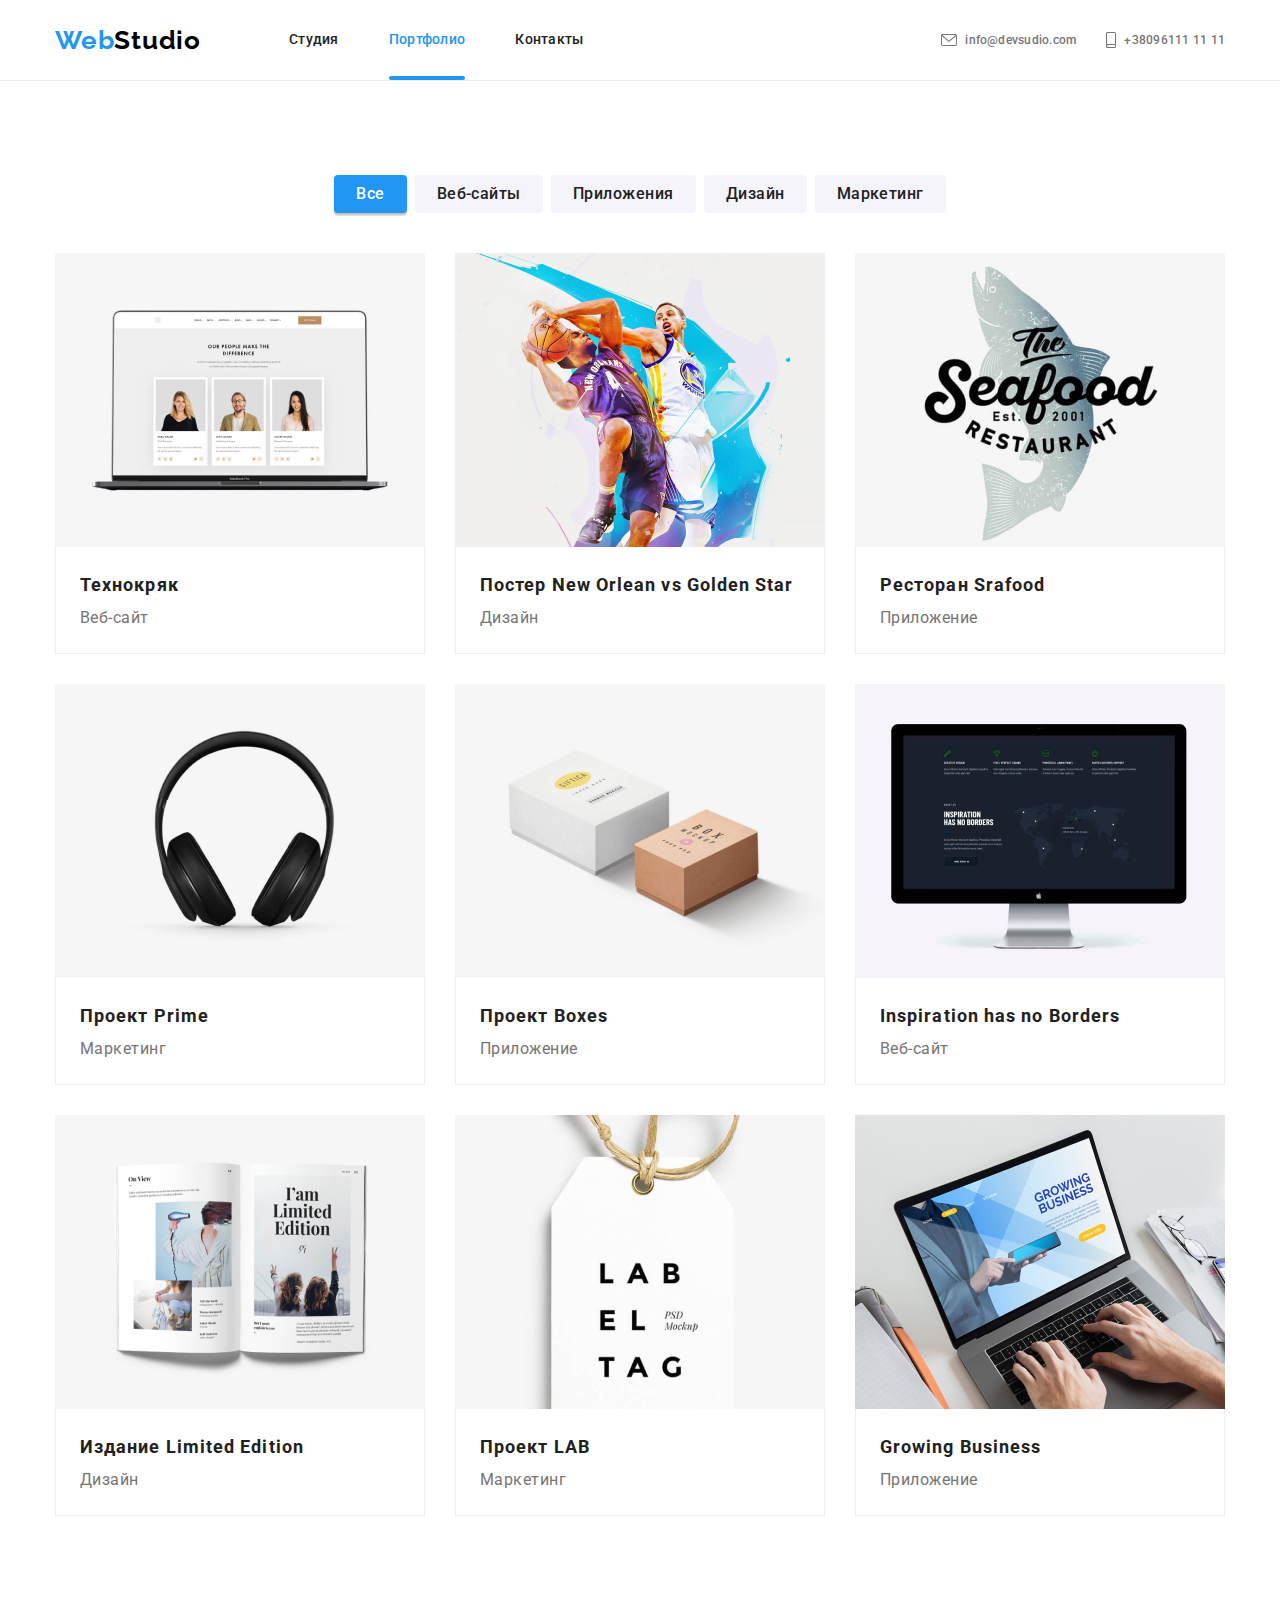
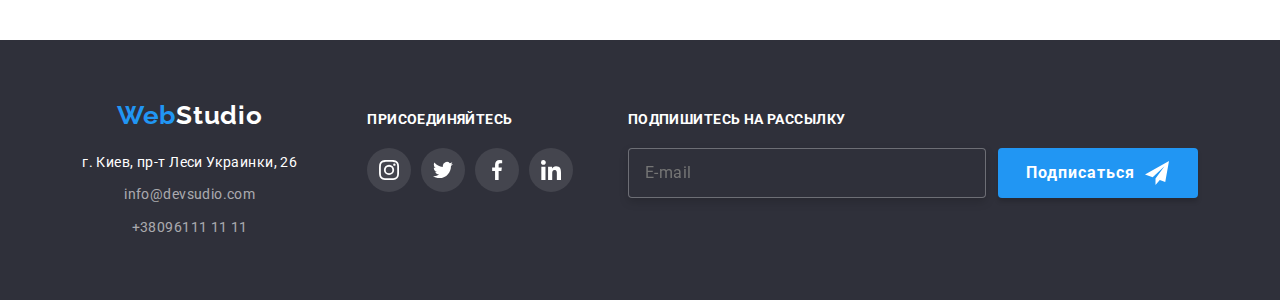
==== commit 9c720d21: "продолжаем трудится. осталось меню и картинки" ====
--- a/portfolio.html
+++ b/portfolio.html
@@ -16,8 +16,8 @@
             <nav class="header__nav">
                 <a href="index.html" class="logo header__logo">Web<span class="logo header__logo--black">Studio</span></a>
                 <ul class="nav__list">
-                    <li class="nav__item"><a href="index.html" class="nav__link nav__link--active">Студия</a></li>
-                    <li class="nav__item"><a href="portfolio.html" class="nav__link">Портфолио</a></li>
+                    <li class="nav__item"><a href="index.html" class="nav__link ">Студия</a></li>
+                    <li class="nav__item"><a href="portfolio.html" class="nav__link nav__link--active">Портфолио</a></li>
                     <li class="nav__item"><a href="" class="nav__link">Контакты</a></li>
                 </ul>
             </nav>
@@ -37,10 +37,18 @@
                         +38096111 11 11</a>
                 </li>
             </ul>
-            <svg class='menu-icon'>
-                <use href="./images/menu_40px.svg#menu-icon"></use>
-            </svg>
-        </div>
+            <button type="button" class="menu-button" data-menu-button aria-expanded="false" aria-controls="menu-container">
+                <svg width="40" height="40" class="menu-icon" aria-label="Переключатель мобильного меню">
+                    <use href="./images/icons.svg#icon-menu" class="icon-menu"></use>
+                    <use href="./images/icons.svg#icon-cross" class="icon-cross"></use>
+                </svg>
+            </button>
+    
+            <div class="menu-container " id="menu-container" data-menu>
+                контент меню
+            </div>
+        </div>
+    
     
     </header>
     <main>
@@ -71,7 +79,7 @@
     <!-- <div class="card"> -->
         <a href="" class="card__link">
             <div class="card__overlay">
-                <img src="./images/techocrack.jpg" alt="технокряк" width="370">            
+                <img src="./images/techocrack.jpg" alt="технокряк" >            
                 <p class="card__description">Технокряк это современная площадка распространения коронавируса. Компании используют эту платформу для цифрового шпионажа и атак на защищённые сервера конкурентов.</p>
             </div>
             <div class="card__meta">
@@ -86,7 +94,7 @@
     <!-- <div class="card"> -->
         <a href="" class="card__link">
         <div class="card__overlay">
-            <img src="./images/new-orlean-vs-golden-star.jpg" alt="постер new orlean vs golden star" width="370">
+            <img src="./images/new-orlean-vs-golden-star.jpg" alt="постер new orlean vs golden star" >
             <p class="card__description">Технокряк это современная площадка распространения коронавируса. Компании используют эту платформу для цифрового шпионажа и атак на защищённые сервера конкурентов.</p>
         </div>
         <div class="card__meta">
@@ -100,7 +108,7 @@
     <!-- <div class="card"> -->
         <a href="" class="card__link">
         <div class="card__overlay">
-            <img src="./images/seafood.jpg" alt="seafood" width="370">
+            <img src="./images/seafood.jpg" alt="seafood" >
             <p class="card__description">Технокряк это современная площадка распространения коронавируса. Компании используют эту платформу для цифрового шпионажа и атак на защищённые сервера конкурентов.</p>
         </div>
         <div class="card__meta">
@@ -114,7 +122,7 @@
     <!-- <div class="card"> -->
         <a href="" class="card__link">
         <div class="card__overlay">
-            <img src="./images/prinme.jpg" alt="Project Prime" width="370">
+            <img src="./images/prinme.jpg" alt="Project Prime" >
             <p class="card__description">Технокряк это современная площадка распространения коронавируса. Компании используют эту платформу для цифрового шпионажа и атак на защищённые сервера конкурентов.</p>
         </div>
         <div class="card__meta">
@@ -128,7 +136,7 @@
     <!-- <div class="card"> -->
         <a href="" class="card__link">
         <div class="card__overlay">
-            <img src="./images/boxes.jpg" alt="Project boxes" width="370">
+            <img src="./images/boxes.jpg" alt="Project boxes" >
             <p class="card__description">Технокряк это современная площадка распространения коронавируса. Компании используют эту платформу для цифрового шпионажа и атак на защищённые сервера конкурентов.</p>
         </div>
         <div class="card__meta">
@@ -142,7 +150,7 @@
     <!-- <div class="card"> -->
         <a href="" class="card__link">
         <div class="card__overlay">
-            <img src="./images/inspiration.jpg" alt="inspiration" width="370">
+            <img src="./images/inspiration.jpg" alt="inspiration" >
             <p class="card__description">Технокряк это современная площадка распространения коронавируса. Компании используют эту платформу для цифрового шпионажа и атак на защищённые сервера конкурентов.</p>
         </div>
         <div class="card__meta">
@@ -156,7 +164,7 @@
     <!-- <div class="card"> -->
         <a href="" class="card__link">
             <div class="card__overlay">
-                <img src="./images/limited-edition.jpg" alt="limited limited edition" width="370">
+                <img src="./images/limited-edition.jpg" alt="limited limited edition" >
                 <p class="card__description">Технокряк это современная площадка распространения коронавируса. Компании используют эту платформу для цифрового шпионажа и атак на защищённые сервера конкурентов.</p>
             </div>
         <div class="card__meta">
@@ -170,7 +178,7 @@
     <!-- <div class="card"> -->
         <a href="" class="card__link">
             <div class="card__overlay">
-                <img src="./images/lab.jpg" alt="Проект Lab" width="370">
+                <img src="./images/lab.jpg" alt="Проект Lab" >
                 <p class="card__description">Технокряк это современная площадка распространения коронавируса. Компании используют эту платформу для цифрового шпионажа и атак на защищённые сервера конкурентов.</p>
             </div>
         <div class="card__meta">
@@ -184,7 +192,7 @@
     <!-- <div class="card"> -->
         <a href="" class="card__link">
             <div class="card__overlay">
-                <img src="./images/growing-business.jpg" alt="growing business" width="370">
+                <img src="./images/growing-business.jpg" alt="growing business" >
                 <p class="card__description">Технокряк это современная площадка распространения коронавируса. Компании используют эту платформу для цифрового шпионажа и атак на защищённые сервера конкурентов.</p>
             </div>
         <div class="card__meta">
@@ -200,42 +208,45 @@
 </main>
     <footer class="footer">
         <div class="container footer__container">
-            <div class="contacts">
-                <a href="index.html" class="logo footer__logo">Web<span class="logo footer__logo--white">Studio</span></a>
-                <address>
-                    <p class="contacts__address">г. Киев, пр-т Леси Украинки, 26</p>
-                    <ul class="contacts__list">
-                        <li class="contacts__item"><a href="mailto:info@devsudio.com"
-                                class="contacts__link">info@devsudio.com</a></li>
-                        <li class="contacts__item"><a href="tel.:+380961111111" class="contacts__link">+38096111 11 11</a>
-                        </li>
+            <div class="footer-for-tablet">
+                <div class="contacts">
+                    <a href="index.html" class="logo footer__logo">Web<span
+                            class="logo footer__logo--white">Studio</span></a>
+                    <address>
+                        <p class="contacts__address">г. Киев, пр-т Леси Украинки, 26</p>
+                        <ul class="contacts__list">
+                            <li class="contacts__item"><a href="mailto:info@devsudio.com"
+                                    class="contacts__link">info@devsudio.com</a></li>
+                            <li class="contacts__item"><a href="tel.:+380961111111" class="contacts__link">+38096111 11
+                                    11</a></li>
+                        </ul>
+                    </address>
+                </div>
+                <div class="join">
+                    <p class="join__title">Присоединяйтесь</p>
+                    <ul class="join__list">
+                        <li class="join__item"><a href="" class="join__link">
+                                <svg class="join__icon">
+                                    <use href="./images/icons.svg#icon-instagram-2-1"></use>
+                                </svg>
+                            </a></li>
+                        <li class="join__item"><a href="" class="join__link">
+                                <svg class="join__icon">
+                                    <use href="./images/icons.svg#icon-twitter-1-1"></use>
+                                </svg>
+                            </a></li>
+                        <li class="join__item"><a href="" class="join__link">
+                                <svg class="join__icon">
+                                    <use href="./images/icons.svg#icon-facebook-1-1"></use>
+                                </svg>
+                            </a></li>
+                        <li class="join__item"><a href="" class="join__link">
+                                <svg class="join__icon">
+                                    <use href="./images/icons.svg#icon-linkedin-1-1"></use>
+                                </svg>
+                            </a></li>
                     </ul>
-                </address>
-            </div>
-            <div class="join">
-                <p class="join__title">Присоединяйтесь</p>
-                <ul class="join__list">
-                    <li class="join__item"><a href="" class="join__link">
-                            <svg class="join__icon">
-                                <use href="./images/icons.svg#icon-instagram-2-1"></use>
-                            </svg>
-                        </a></li>
-                    <li class="join__item"><a href="" class="join__link">
-                            <svg class="join__icon">
-                                <use href="./images/icons.svg#icon-twitter-1-1"></use>
-                            </svg>
-                        </a></li>
-                    <li class="join__item"><a href="" class="join__link">
-                            <svg class="join__icon">
-                                <use href="./images/icons.svg#icon-facebook-1-1"></use>
-                            </svg>
-                        </a></li>
-                    <li class="join__item"><a href="" class="join__link">
-                            <svg class="join__icon">
-                                <use href="./images/icons.svg#icon-linkedin-1-1"></use>
-                            </svg>
-                        </a></li>
-                </ul>
+                </div>
             </div>
             <div class="mailing">
                 <p class="mailing__title">подпишитесь на рассылку</p>
--- a/css/main.min.css
+++ b/css/main.min.css
@@ -1,2 +1,2 @@
-/*! modern-normalize v1.1.0 | MIT License | https://github.com/sindresorhus/modern-normalize */*,::before,::after{-webkit-box-sizing:border-box;box-sizing:border-box}html{line-height:1.15;-webkit-text-size-adjust:100%;-moz-tab-size:4;-o-tab-size:4;tab-size:4}body{margin:0;font-family:system-ui,-apple-system,"Segoe UI",Roboto,Helvetica,Arial,sans-serif,"Apple Color Emoji","Segoe UI Emoji"}hr{height:0;color:inherit}abbr[title]{-webkit-text-decoration:underline dotted;text-decoration:underline dotted}b,strong{font-weight:bolder}code,kbd,samp,pre{font-family:ui-monospace, SFMono-Regular, Consolas, 'Liberation Mono', Menlo, monospace;font-size:1em}small{font-size:80%}sub,sup{font-size:75%;line-height:0;position:relative;vertical-align:baseline}sub{bottom:-0.25em}sup{top:-0.5em}table{text-indent:0;border-color:inherit}button,input,optgroup,select,textarea{font-family:inherit;font-size:100%;line-height:1.15;margin:0}button,select{text-transform:none}button,[type='button'],[type='reset'],[type='submit']{-webkit-appearance:button}::-moz-focus-inner{border-style:none;padding:0}:-moz-focusring{outline:1px dotted ButtonText}:-moz-ui-invalid{box-shadow:none}legend{padding:0}progress{vertical-align:baseline}::-webkit-inner-spin-button,::-webkit-outer-spin-button{height:auto}[type='search']{-webkit-appearance:textfield;outline-offset:-2px}::-webkit-search-decoration{-webkit-appearance:none}::-webkit-file-upload-button{-webkit-appearance:button;font:inherit}summary{display:list-item}body{font-family:"Roboto", sans-serif;color:#757575;background-color:#fff;margin:0}h1,h2,h3,h4,h5,h6,ul,p{margin:0px;padding:0px}img{display:block}.container{padding-right:15px;padding-left:15px;width:100%;margin-left:auto;margin-right:auto}@media screen and (min-width: 480px){.container{width:480px}}@media screen and (min-width: 768px){.container{width:768px}}@media screen and (min-width: 1200px){.container{width:1200px}}.button{width:200px;height:50px;-webkit-box-shadow:0px 4px 4px rgba(0,0,0,0.15);box-shadow:0px 4px 4px rgba(0,0,0,0.15);border:none;border-radius:4px;cursor:pointer}.footer__container{background-color:#2f303a;padding-top:60px;padding-bottom:60px}@media screen and (max-width: 767px){.footer-for-tablet{margin-bottom:60px}}@media screen and (min-width: 768px) and (max-width: 1199px){.footer-for-tablet{display:-webkit-box;display:-ms-flexbox;display:flex;-ms-flex-pack:distribute;justify-content:space-around;-webkit-box-align:baseline;-ms-flex-align:baseline;align-items:baseline;margin-bottom:60px}}@media screen and (max-width: 767px){.contacts{margin-bottom:60px}}.footer__logo{display:block;margin:0 auto 20px;text-align:center}.logo.footer__logo--white{color:#fff}.contacts__address{margin-bottom:8px;font-style:normal;font-weight:normal;font-size:14px;line-height:1.71;text-align:center;letter-spacing:0.03em;color:#fff}.contacts__list{font-family:Roboto;font-style:normal;font-weight:normal;font-size:14px;line-height:1.71;text-align:center;letter-spacing:0.03em}.contacts__item{list-style:none}.contacts__item:not(:last-child){margin-bottom:8px}.contacts__link{text-decoration:none;color:rgba(255,255,255,0.6)}.join__title{margin-bottom:20px;text-align:center;font-weight:bold;font-size:14px;line-height:1.14;letter-spacing:0.03em;text-transform:uppercase;color:#fff}.join__list{display:-webkit-box;display:-ms-flexbox;display:flex;-webkit-box-pack:center;-ms-flex-pack:center;justify-content:center}.join__item{list-style:none}.join__item:not(:last-child){margin-right:10px}.join__link{display:-webkit-box;display:-ms-flexbox;display:flex;-webkit-box-align:center;-ms-flex-align:center;align-items:center;-webkit-box-pack:center;-ms-flex-pack:center;justify-content:center;width:44px;height:44px;border-radius:50%;background-color:rgba(255,255,255,0.1);color:#fff}.join__icon{width:20px;height:20px;fill:currentColor}.mailing__title{text-align:center;margin-bottom:20px;font-weight:bold;font-size:14px;line-height:1.14;letter-spacing:0.03em;text-transform:uppercase;color:#fff}.mailing__form{text-align:center}.mailing__input{margin-bottom:20px;min-width:320px;width:450px;height:50px;background-color:#2f303a;color:#fff;border:1px solid rgba(255,255,255,0.3);-webkit-box-sizing:border-box;box-sizing:border-box;-webkit-filter:drop-shadow(0px 4px 4px rgba(0,0,0,0.15));filter:drop-shadow(0px 4px 4px rgba(0,0,0,0.15));border-radius:4px;font-weight:normal;font-size:16px;line-height:1.25;letter-spacing:0.03em;color:rgba(255,255,255,0.6)}.mailing__button{margin:0 auto;font-weight:bold;font-size:16px;line-height:1.87;display:-webkit-box;display:-ms-flexbox;display:flex;-webkit-box-align:center;-ms-flex-align:center;align-items:center;-webkit-box-pack:center;-ms-flex-pack:center;justify-content:center;letter-spacing:0.06em;color:#fff;background-color:#2196f3;-webkit-box-shadow:0px 4px 4px rgba(0,0,0,0.15);box-shadow:0px 4px 4px rgba(0,0,0,0.15);border-radius:4px}.mailing__icon{margin-left:10px;width:24px;height:24px}.benefits{padding:60px 0}@media screen and (min-width: 768px){.benefits__list{display:-webkit-box;display:-ms-flexbox;display:flex;-ms-flex-wrap:wrap;flex-wrap:wrap}}.benefits__item{min-width:320px;list-style:none;height:auto}@media screen and (max-width: 767px){.benefits__item{max-width:450px}.benefits__item:not(:last-child){margin-bottom:30px}}@media screen and (min-width: 768px){.benefits__item{width:354px}.benefits__item:nth-child(2n+1){margin-right:30px}.benefits__item:nth-child(n+3){margin-top:30px}}.benefits__item--mobile{display:-webkit-box;display:-ms-flexbox;display:flex;-webkit-box-pack:center;-ms-flex-pack:center;justify-content:center;-webkit-box-align:center;-ms-flex-align:center;align-items:center;width:100%;height:120px;margin-bottom:30px;background-color:#f5f4fa}.benefits__icon{display:block;margin:auto;height:70px;width:70px}.benefits__title{width:270px;margin:0 auto 10px;text-align:center;font-weight:bold;font-size:14px;line-height:16px;letter-spacing:0.03em;text-transform:uppercase;color:#212121}.benefits__text{font-weight:normal;font-size:14px;line-height:1.71;letter-spacing:0.03em;color:#757575}.client{padding:60px 0}.client__title{margin-bottom:30px;font-weight:bold;font-size:28px;line-height:33px;text-align:center;letter-spacing:0.03em;color:#212121}.client__list{display:-webkit-box;display:-ms-flexbox;display:flex;-ms-flex-wrap:wrap;flex-wrap:wrap;margin-left:-30px;margin-top:-30px}@media screen and (min-width: 1200px){.client__list{-ms-flex-wrap:nowrap;flex-wrap:nowrap}}.client__item{list-style:none;-ms-flex-preferred-size:calc(100% / 2 - 30px);flex-basis:calc(100% / 2 - 30px);margin-left:30px;margin-top:30px}@media screen and (min-width: 768px){.client__item{-ms-flex-preferred-size:calc(100% / 3 - 30px);flex-basis:calc(100% / 3 - 30px);margin-left:30px;margin-top:30px}}@media screen and (min-width: 1200px){.client__item{-ms-flex-preferred-size:calc(100% / 6 - 30px);flex-basis:calc(100% / 6 - 30px);margin-left:30px;margin-top:30px}}.client__link{height:92px;display:-webkit-box;display:-ms-flexbox;display:flex;color:#afb1b8;border:1px solid #afb1b8;-webkit-box-sizing:border-box;box-sizing:border-box;border-radius:4px}.client__link:hover,.client__link:focus{color:#2196f3;border-color:#2196f3}.client__icon{margin:auto auto;display:block;fill:currentColor;width:106px;height:60px}.logo{text-decoration:none;font-family:Raleway, sans-serif;font-weight:bold;font-size:26px;line-height:1.19;letter-spacing:0.03em;color:#2196f3}@media screen and (min-width: 768px){.header__logo{margin-right:88px}}.header__logo--black{color:#000}.product{display:none}.team{padding-top:60px;padding-bottom:60px;background-color:#f5f4fa}.team__title{margin-bottom:30px;font-weight:bold;font-size:28px;line-height:1.18;letter-spacing:.03em;color:#212121;text-align:center}@media screen and (min-width: 768px){.team__list{display:-webkit-box;display:-ms-flexbox;display:flex;-ms-flex-wrap:wrap;flex-wrap:wrap}}.member{list-style:none;background:#fff;-webkit-box-shadow:0px 1px 3px rgba(0,0,0,0.12),0px 1px 1px rgba(0,0,0,0.14),0px 2px 1px rgba(0,0,0,0.2);box-shadow:0px 1px 3px rgba(0,0,0,0.12),0px 1px 1px rgba(0,0,0,0.14),0px 2px 1px rgba(0,0,0,0.2);border-radius:0px 0px 4px 4px}@media screen and (max-width: 767px){.member{margin-bottom:30px}}@media screen and (min-width: 768px){.member:nth-child(2n+1){margin-right:30px}.member:nth-child(n+3){margin-top:30px}}.member__photo{margin:0 auto;width:450px;height:460px}@media screen and (min-width: 768px){.member__photo{width:354px;height:374px}}.member__meta{padding:30px 32px}.member__name{margin-bottom:10px;font-weight:500;font-size:16px;line-height:1.19;text-align:center;letter-spacing:0.03em;color:#212121}.member__position{margin-bottom:16px;font-weight:normal;font-size:16px;line-height:1.19;text-align:center;letter-spacing:0.03em;color:#757575}.social{display:-webkit-box;display:-ms-flexbox;display:flex;-webkit-box-pack:center;-ms-flex-pack:center;justify-content:center;list-style:none}.social__item+.social__item{margin-left:10px}.social__link{display:-webkit-box;display:-ms-flexbox;display:flex;-webkit-box-pack:center;-ms-flex-pack:center;justify-content:center;-webkit-box-align:center;-ms-flex-align:center;align-items:center;color:#afb1b8;width:44px;height:44px;border-radius:50%;-webkit-transition-property:color,background-color;transition-property:color,background-color;-webkit-transition-duration:250ms;transition-duration:250ms;-webkit-transition-timing-function:cubic-bezier(0.4, 0, 0.2, 1);transition-timing-function:cubic-bezier(0.4, 0, 0.2, 1)}.social__link:hover,.social__link:focus{color:#fff;background-color:#2196f3;border-radius:50%}.social__icon{width:20px;height:20px;fill:currentColor}.is-hidden{display:none}.projects{padding-top:60px;padding-bottom:60px}.projects__filter{display:-webkit-box;display:-ms-flexbox;display:flex;-ms-flex-wrap:wrap;flex-wrap:wrap;margin-bottom:-15px;margin-bottom:40px}.projects__item{-ms-flex-preferred-size:calc(100% /  - );flex-basis:calc(100% /  - );margin-right:8px;margin-bottom:15px;list-style:none}.projects__button{padding-top:6px;padding-right:22px;padding-bottom:6px;padding-left:22px;background:#f5f4fa;border:none;border-radius:4px;cursor:pointer}.projects__button--active{background-color:#2196f3;color:#fff;-webkit-box-shadow:0px 3px 1px rgba(0,0,0,0.1),0px 1px 2px rgba(0,0,0,0.08),0px 2px 2px rgba(0,0,0,0.12);box-shadow:0px 3px 1px rgba(0,0,0,0.1),0px 1px 2px rgba(0,0,0,0.08),0px 2px 2px rgba(0,0,0,0.12)}.card{list-style:none;border:none}.card__link{text-decoration:none;display:block;-webkit-transition-property:-webkit-box-shadow;transition-property:-webkit-box-shadow;transition-property:box-shadow;transition-property:box-shadow, -webkit-box-shadow;-webkit-transition-timing-function:cubic-bezier(0.4, 0, 0.2, 1);transition-timing-function:cubic-bezier(0.4, 0, 0.2, 1);-webkit-transition-duration:250ms;transition-duration:250ms}.card__link:hover,.card__link:focus{-webkit-box-sizing:border-box;box-sizing:border-box;-webkit-box-shadow:0px 1px 1px rgba(0,0,0,0.12),0px 4px 4px rgba(0,0,0,0.06),1px 4px 6px rgba(0,0,0,0.16);box-shadow:0px 1px 1px rgba(0,0,0,0.12),0px 4px 4px rgba(0,0,0,0.06),1px 4px 6px rgba(0,0,0,0.16)}.card__link:hover .card__description,.card__link:focus .card__description{-webkit-transform:translateY(0);transform:translateY(0)}.card__overlay{position:relative;overflow:hidden;border:none}.card__description{position:absolute;top:0;left:0;bottom:0;-webkit-transform:translateY(101%);transform:translateY(101%);background-color:rgba(33,150,243,0.9);-webkit-box-sizing:border-box;box-sizing:border-box;color:#fff;-webkit-transition-property:-webkit-transform;transition-property:-webkit-transform;transition-property:transform;transition-property:transform, -webkit-transform;-webkit-transition-timing-function:cubic-bezier(0.4, 0, 0.2, 1);transition-timing-function:cubic-bezier(0.4, 0, 0.2, 1);-webkit-transition-duration:250ms;transition-duration:250ms}.card__meta{padding-top:20px;padding-right:24px;padding-bottom:20px;padding-left:24px;border-left:1px solid #eeeeee;border-right:1px solid #eeeeee;border-bottom:1px solid #eeeeee}.card__title{color:#212121}.card__type{color:#757575}.logo{text-decoration:none;font-family:Raleway, sans-serif;font-weight:bold;font-size:26px;line-height:1.19;letter-spacing:0.03em;color:#2196f3}@media screen and (min-width: 768px){.header__logo{margin-right:88px}}.header__logo--black{color:#000}.hero__container{text-align:center;margin:auto auto}.hero{display:-webkit-box;display:-ms-flexbox;display:flex;height:400px;min-width:320px;background-image:-webkit-gradient(linear, left top, left bottom, from(rgba(47,48,58,0.4)), to(rgba(47,48,58,0.4))),url(../../images/hero-phone.jpg);background-image:linear-gradient(rgba(47,48,58,0.4), rgba(47,48,58,0.4)),url(../../images/hero-phone.jpg);background-size:cover;background-position:center;background-repeat:no-repeat}@media screen and (min-width: 480px){.hero{width:100%;background-image:-webkit-gradient(linear, left top, left bottom, from(rgba(47,48,58,0.4)), to(rgba(47,48,58,0.4))),url(../../images/hero-tablet.jpg);background-image:linear-gradient(rgba(47,48,58,0.4), rgba(47,48,58,0.4)),url(../../images/hero-tablet.jpg);background-size:cover;background-position:center;background-repeat:no-repeat}}@media screen and (min-width: 768px){.hero{width:100%;background-image:-webkit-gradient(linear, left top, left bottom, from(rgba(47,48,58,0.4)), to(rgba(47,48,58,0.4))),url(../../images/background-hero.jpg);background-image:linear-gradient(rgba(47,48,58,0.4), rgba(47,48,58,0.4)),url(../../images/background-hero.jpg);background-size:cover;background-position:center;background-repeat:no-repeat}}@media screen and (min-width: 1200px){.hero{height:600px}}.hero__title{max-width:360px;margin-bottom:30px;margin:0 auto 30px;font-weight:900;font-size:26px;line-height:1.62;text-align:center;letter-spacing:0.06em;text-transform:uppercase;color:#fff}.hero__button{margin-right:auto;margin-left:auto;background-color:#2196f3;font-weight:bold;font-size:16px;line-height:1.87;letter-spacing:0.06em;color:#fff;-webkit-transition-property:background-color;transition-property:background-color;-webkit-transition-duration:250ms;transition-duration:250ms;-webkit-transition-timing-function:cubic-bezier(0.4, 0, 0.2, 1);transition-timing-function:cubic-bezier(0.4, 0, 0.2, 1)}.hero__button:hover,.hero__button:focus{background-color:#188ce8}.header{min-width:320px;margin:0 auto}@media screen and (max-width: 479px){.header{min-width:320px}}@media screen and (min-width: 480px){.header{width:480px}}@media screen and (min-width: 768px){.header{width:768px;border-bottom:1px solid #ececec}}@media screen and (min-width: 1200px){.header{width:1200px}}.header__container{display:-webkit-box;display:-ms-flexbox;display:flex;-webkit-box-align:center;-ms-flex-align:center;align-items:center}@media screen and (min-width: 768px){.header__container{-webkit-box-pack:justify;-ms-flex-pack:justify;justify-content:space-between}}.header__nav{margin-right:auto}@media screen and (min-width: 768px){.header__nav{display:-webkit-box;display:-ms-flexbox;display:flex;-webkit-box-align:center;-ms-flex-align:center;align-items:center;margin-right:0}}.nav__list{display:none}@media screen and (min-width: 768px){.nav__list{display:-webkit-box;display:-ms-flexbox;display:flex;-webkit-box-align:center;-ms-flex-align:center;align-items:center}}@media screen and (min-width: 768px){.nav__item{list-style:none}}@media screen and (min-width: 768px){.nav__item:not(:last-child){margin-right:50px}}.nav__link{position:relative}@media screen and (min-width: 768px){.nav__link{display:block;padding-top:32px;padding-bottom:32px;text-decoration:none;font-weight:500;font-size:14px;line-height:1.14;letter-spacing:0.02em;color:#212121}}.nav__link--active{color:#2196f3}.nav__link.nav__link--active::after{position:absolute;bottom:-1px;content:"";display:block;width:100%;height:4px;border-radius:2px;background-color:#2196f3}.auth__list{display:none}@media screen and (min-width: 768px){.auth__list{display:block}}@media screen and (min-width: 768px){.auth__item{list-style:none}}@media screen and (min-width: 768px){.auth__link{text-decoration:none;font-weight:500;font-size:12px;line-height:1.17;letter-spacing:0.02em;color:#757575}}@media screen and (min-width: 768px){.auth__icon{fill:currentColor;margin-right:8px}}.menu-icon{width:40px;height:40px;fill:black}@media screen and (min-width: 768px){.menu-icon{display:none}}
+/*! modern-normalize v1.1.0 | MIT License | https://github.com/sindresorhus/modern-normalize */*,::before,::after{-webkit-box-sizing:border-box;box-sizing:border-box}html{line-height:1.15;-webkit-text-size-adjust:100%;-moz-tab-size:4;-o-tab-size:4;tab-size:4}body{margin:0;font-family:system-ui,-apple-system,"Segoe UI",Roboto,Helvetica,Arial,sans-serif,"Apple Color Emoji","Segoe UI Emoji"}hr{height:0;color:inherit}abbr[title]{-webkit-text-decoration:underline dotted;text-decoration:underline dotted}b,strong{font-weight:bolder}code,kbd,samp,pre{font-family:ui-monospace, SFMono-Regular, Consolas, 'Liberation Mono', Menlo, monospace;font-size:1em}small{font-size:80%}sub,sup{font-size:75%;line-height:0;position:relative;vertical-align:baseline}sub{bottom:-0.25em}sup{top:-0.5em}table{text-indent:0;border-color:inherit}button,input,optgroup,select,textarea{font-family:inherit;font-size:100%;line-height:1.15;margin:0}button,select{text-transform:none}button,[type='button'],[type='reset'],[type='submit']{-webkit-appearance:button}::-moz-focus-inner{border-style:none;padding:0}:-moz-focusring{outline:1px dotted ButtonText}:-moz-ui-invalid{box-shadow:none}legend{padding:0}progress{vertical-align:baseline}::-webkit-inner-spin-button,::-webkit-outer-spin-button{height:auto}[type='search']{-webkit-appearance:textfield;outline-offset:-2px}::-webkit-search-decoration{-webkit-appearance:none}::-webkit-file-upload-button{-webkit-appearance:button;font:inherit}summary{display:list-item}body{font-family:"Roboto", sans-serif;color:#757575;background-color:#fff;margin:0}body.modal-open{overflow:hidden}h1,h2,h3,h4,h5,h6,ul,p{margin:0px;padding:0px}img{display:block}.container{padding-right:15px;padding-left:15px;margin-left:auto;margin-right:auto}@media screen and (min-width: 480px){.container{width:480px}}@media screen and (min-width: 768px){.container{width:768px}}@media screen and (min-width: 1200px){.container{width:1200px}}.button{width:200px;height:50px;-webkit-box-shadow:0px 4px 4px rgba(0,0,0,0.15);box-shadow:0px 4px 4px rgba(0,0,0,0.15);border:none;border-radius:4px;cursor:pointer}.footer{background-color:#2f303a}.footer__container{padding-top:60px;padding-bottom:60px}@media screen and (min-width: 1200px){.footer__container{display:-webkit-box;display:-ms-flexbox;display:flex;-webkit-box-align:baseline;-ms-flex-align:baseline;align-items:baseline;-ms-flex-pack:distribute;justify-content:space-around}}@media screen and (max-width: 767px){.footer-for-tablet{margin-bottom:60px}}@media screen and (min-width: 768px) and (max-width: 1199px){.footer-for-tablet{display:-webkit-box;display:-ms-flexbox;display:flex;-ms-flex-pack:distribute;justify-content:space-around;-webkit-box-align:baseline;-ms-flex-align:baseline;align-items:baseline;margin-bottom:60px}}@media screen and (min-width: 1200px){.footer-for-tablet{display:-webkit-box;display:-ms-flexbox;display:flex;-webkit-box-align:baseline;-ms-flex-align:baseline;align-items:baseline}}@media screen and (max-width: 767px){.contacts{margin-bottom:60px}}@media screen and (min-width: 1200px){.contacts{margin-right:70px}}.footer__logo{display:block;margin:0 auto 20px;text-align:center}.logo.footer__logo--white{color:#fff}.contacts__address{margin-bottom:8px;font-style:normal;font-weight:normal;font-size:14px;line-height:1.71;text-align:center;letter-spacing:0.03em;color:#fff}@media screen and (min-width: 1200px){.contacts__address{margin-bottom:9px}}.contacts__list{font-family:Roboto;font-style:normal;font-weight:normal;font-size:14px;line-height:1.71;text-align:center;letter-spacing:0.03em}.contacts__item{list-style:none}.contacts__item:not(:last-child){margin-bottom:8px}@media screen and (min-width: 1200px){.contacts__item:not(:last-child){margin-bottom:9px}}.contacts__link{text-decoration:none;color:rgba(255,255,255,0.6);-webkit-transition-property:color;transition-property:color;-webkit-transition-duration:250ms;transition-duration:250ms;-webkit-transition-timing-function:cubic-bezier(0.4, 0, 0.2, 1);transition-timing-function:cubic-bezier(0.4, 0, 0.2, 1)}.contacts__link:hover,.contacts__link:focus{color:#2196f3}@media screen and (max-width: 767px){.join{margin-bottom:60px}}.join__title{margin-bottom:20px;text-align:center;font-weight:bold;font-size:14px;line-height:1.14;letter-spacing:0.03em;text-transform:uppercase;color:#fff}@media screen and (min-width: 1200px){.join__title{text-align:left}}.join__list{display:-webkit-box;display:-ms-flexbox;display:flex;-webkit-box-pack:center;-ms-flex-pack:center;justify-content:center}.join__item{list-style:none}.join__item:not(:last-child){margin-right:10px}.join__link{display:-webkit-box;display:-ms-flexbox;display:flex;-webkit-box-align:center;-ms-flex-align:center;align-items:center;-webkit-box-pack:center;-ms-flex-pack:center;justify-content:center;width:44px;height:44px;border-radius:50%;background-color:rgba(255,255,255,0.1);color:#fff;-webkit-transition-property:background-color;transition-property:background-color;-webkit-transition-duration:250ms;transition-duration:250ms;-webkit-transition-timing-function:cubic-bezier(0.4, 0, 0.2, 1);transition-timing-function:cubic-bezier(0.4, 0, 0.2, 1)}.join__link:hover,.join__link:focus{background-color:#2196f3}.join__icon{width:20px;height:20px;fill:currentColor}.mailing__title{text-align:center;margin-bottom:20px;font-weight:bold;font-size:14px;line-height:1.14;letter-spacing:0.03em;text-transform:uppercase;color:#fff}@media screen and (min-width: 1200px){.mailing__title{text-align:left}}.mailing__form{text-align:center}@media screen and (min-width: 1200px){.mailing__form{display:-webkit-box;display:-ms-flexbox;display:flex}}.mailing__input{padding:15px 16px;margin-bottom:20px;min-width:320px;width:100%;height:50px;background-color:#2f303a;color:#fff;border:1px solid rgba(255,255,255,0.3);-webkit-box-sizing:border-box;box-sizing:border-box;-webkit-filter:drop-shadow(0px 4px 4px rgba(0,0,0,0.15));filter:drop-shadow(0px 4px 4px rgba(0,0,0,0.15));border-radius:4px;font-weight:normal;font-size:16px;line-height:1.25;letter-spacing:0.03em;color:rgba(255,255,255,0.6)}@media screen and (min-width: 768px){.mailing__input{width:450px}}@media screen and (min-width: 1200px){.mailing__input{width:358px;margin-right:12px}}.mailing__button{margin:0 auto;font-weight:bold;font-size:16px;line-height:1.87;display:-webkit-box;display:-ms-flexbox;display:flex;-webkit-box-align:center;-ms-flex-align:center;align-items:center;-webkit-box-pack:center;-ms-flex-pack:center;justify-content:center;letter-spacing:0.06em;color:#fff;background-color:#2196f3;-webkit-box-shadow:0px 4px 4px rgba(0,0,0,0.15);box-shadow:0px 4px 4px rgba(0,0,0,0.15);border-radius:4px}.mailing__icon{margin-left:10px;width:24px;height:24px}.benefits{padding:60px 0}@media screen and (min-width: 1200px){.benefits{padding-top:94px;padding-bottom:94px}}@media screen and (min-width: 768px){.benefits__list{display:-webkit-box;display:-ms-flexbox;display:flex;-ms-flex-wrap:wrap;flex-wrap:wrap}}@media screen and (min-width: 1200px){.benefits__list{margin-right:-30px}}.benefits__item{list-style:none;height:auto}@media screen and (max-width: 767px){.benefits__item{max-width:450px}.benefits__item:not(:last-child){margin-bottom:30px}}@media screen and (min-width: 768px) and (max-width: 1199px){.benefits__item{width:354px}.benefits__item:nth-child(2n+1){margin-right:30px}.benefits__item:nth-child(n+3){margin-top:30px}}@media screen and (min-width: 1200px){.benefits__item{width:270px;margin-right:30px}}.benefits__item--mobile{display:-webkit-box;display:-ms-flexbox;display:flex;-webkit-box-pack:center;-ms-flex-pack:center;justify-content:center;-webkit-box-align:center;-ms-flex-align:center;align-items:center;width:100%;height:120px;margin-bottom:30px;background-color:#f5f4fa}.benefits__icon{display:block;margin:auto;height:70px;width:70px}.benefits__title{width:270px;margin:0 auto 10px;text-align:center;font-weight:bold;font-size:14px;line-height:16px;letter-spacing:0.03em;text-transform:uppercase;color:#212121}@media screen and (min-width: 1200px){.benefits__title{text-align:left}}.benefits__text{font-weight:normal;font-size:14px;line-height:1.71;letter-spacing:0.03em;color:#757575}.client{padding:60px 0}@media screen and (min-width: 1200px){.client{padding-top:94px;padding-bottom:94px}}.client__title{margin-bottom:30px;font-weight:bold;font-size:28px;line-height:33px;text-align:center;letter-spacing:0.03em;color:#212121}.client__list{display:-webkit-box;display:-ms-flexbox;display:flex;-ms-flex-wrap:wrap;flex-wrap:wrap;margin-left:-30px;margin-top:-30px}@media screen and (min-width: 1200px){.client__list{-ms-flex-wrap:nowrap;flex-wrap:nowrap}}.client__item{list-style:none;-ms-flex-preferred-size:calc(100% / 2 - 30px);flex-basis:calc(100% / 2 - 30px);margin-left:30px;margin-top:30px}@media screen and (min-width: 768px){.client__item{-ms-flex-preferred-size:calc(100% / 3 - 30px);flex-basis:calc(100% / 3 - 30px);margin-left:30px;margin-top:30px}}@media screen and (min-width: 1200px){.client__item{-ms-flex-preferred-size:calc(100% / 6 - 30px);flex-basis:calc(100% / 6 - 30px);margin-left:30px;margin-top:30px}}.client__link{height:92px;display:-webkit-box;display:-ms-flexbox;display:flex;color:#afb1b8;border:1px solid #afb1b8;-webkit-box-sizing:border-box;box-sizing:border-box;border-radius:4px}.client__link:hover,.client__link:focus{color:#2196f3;border-color:#2196f3}.client__icon{margin:auto auto;display:block;fill:currentColor;width:106px;height:60px}.logo{text-decoration:none;font-family:Raleway, sans-serif;font-weight:bold;font-size:24px;line-height:1.17;letter-spacing:0.03em;color:#2196f3}@media screen and (min-width: 1200px){.logo{text-decoration:none;font-family:Raleway, sans-serif;font-weight:bold;font-size:26px;line-height:1.19;letter-spacing:0.03em;color:#2196f3}}.header__logo{display:block}@media screen and (max-width: 767px){.header__logo{padding-top:16px;padding-bottom:16px}}@media screen and (min-width: 768px){.header__logo{margin-right:88px}}.header__logo--black{color:#000}.product{display:none}@media screen and (min-width: 1200px){.product{display:block}}.product__title{margin-bottom:50px;font-weight:bold;font-size:36px;line-height:1.17;text-align:center;letter-spacing:0.03em;color:#212121}.product__list{display:-webkit-box;display:-ms-flexbox;display:flex;margin-right:-30px}.product__item{position:relative;list-style:none;margin-right:30px}.product__layout{position:absolute;height:70px;width:100%;bottom:0;background-color:rgba(47,48,58,0.8)}.product__text{position:absolute;width:100%;top:50%;-webkit-transform:translateY(-50%);transform:translateY(-50%);font-weight:bold;font-size:14px;line-height:1.14;text-align:center;letter-spacing:0.03em;text-transform:uppercase;color:#fff}.team{padding-top:60px;padding-bottom:60px;background-color:#f5f4fa}@media screen and (min-width: 1200px){.team{padding-top:94px;padding-bottom:94px}}.team__title{margin-bottom:30px;font-weight:bold;font-size:28px;line-height:1.18;letter-spacing:.03em;color:#212121;text-align:center}@media screen and (min-width: 768px){.team__list{display:-webkit-box;display:-ms-flexbox;display:flex;-ms-flex-wrap:wrap;flex-wrap:wrap}}@media screen and (min-width: 1200px){.team__list{margin-right:-30px}}.member{list-style:none;background:#fff;-webkit-box-shadow:0px 1px 3px rgba(0,0,0,0.12),0px 1px 1px rgba(0,0,0,0.14),0px 2px 1px rgba(0,0,0,0.2);box-shadow:0px 1px 3px rgba(0,0,0,0.12),0px 1px 1px rgba(0,0,0,0.14),0px 2px 1px rgba(0,0,0,0.2);border-radius:0px 0px 4px 4px}@media screen and (max-width: 767px){.member{margin-bottom:30px}}@media screen and (min-width: 768px) and (max-width: 1199px){.member:nth-child(2n+1){margin-right:30px}.member:nth-child(n+3){margin-top:30px}}@media screen and (min-width: 1200px){.member{width:270px;margin-right:30px}}.member__photo{margin:0 auto;max-width:100%;height:460px}@media screen and (min-width: 768px){.member__photo{width:354px;height:374px}}.member__meta{padding:30px 32px}.member__name{margin-bottom:10px;font-weight:500;font-size:16px;line-height:1.19;text-align:center;letter-spacing:0.03em;color:#212121}.member__position{margin-bottom:16px;font-weight:normal;font-size:16px;line-height:1.19;text-align:center;letter-spacing:0.03em;color:#757575}.social{display:-webkit-box;display:-ms-flexbox;display:flex;-webkit-box-pack:center;-ms-flex-pack:center;justify-content:center;list-style:none}.social__item+.social__item{margin-left:10px}.social__link{display:-webkit-box;display:-ms-flexbox;display:flex;-webkit-box-pack:center;-ms-flex-pack:center;justify-content:center;-webkit-box-align:center;-ms-flex-align:center;align-items:center;color:#afb1b8;width:44px;height:44px;border-radius:50%;-webkit-transition-property:color,background-color;transition-property:color,background-color;-webkit-transition-duration:250ms;transition-duration:250ms;-webkit-transition-timing-function:cubic-bezier(0.4, 0, 0.2, 1);transition-timing-function:cubic-bezier(0.4, 0, 0.2, 1)}.social__link:hover,.social__link:focus{color:#fff;background-color:#2196f3;border-radius:50%}.social__icon{width:20px;height:20px;fill:currentColor}.backdrop{position:fixed;left:0;top:0;width:100%;height:100%;background-color:rgba(0,0,0,0.2);padding:93px 15px 93px 15px;overflow-y:scroll}.is-hidden{display:none;opacity:0;pointer-events:none}.modal{max-width:450px;margin:0 auto;padding:40px;position:relative;background-color:#fff}.form{display:-webkit-box;display:-ms-flexbox;display:flex;-webkit-box-orient:vertical;-webkit-box-direction:normal;-ms-flex-direction:column;flex-direction:column}.form__title{font-weight:bold;font-size:20px;line-height:1.5;text-align:center;letter-spacing:0.03em;color:#212121}.form__field{margin-bottom:10px}.form__label{margin-bottom:4px;display:block;font-weight:normal;font-size:12px;line-height:1.17;letter-spacing:0.01em;color:#757575}.form__span{display:block;position:relative}.form__input{font-family:inherit;font-style:normal;font-weight:normal;font-size:14px;line-height:1.14;letter-spacing:0.01em;color:rgba(117,117,117,0.5);display:block;width:100%;padding:11px 12px;padding:12px 12px 12px 42px;border:1px solid rgba(33,33,33,0.2);border-radius:4px;-webkit-transform:border;transform:border;-webkit-transition-timing-function:cubic-bezier(0.4, 0, 0.2, 1);transition-timing-function:cubic-bezier(0.4, 0, 0.2, 1);-webkit-transition-duration:250ms;transition-duration:250ms}.form__input:focus-visible{border:1px solid #2196f3;outline:none}.form__input:focus-visible+.form__icon{fill:#2196f3}.form__icon{position:absolute;top:50%;left:12px;width:18px;height:18px;-webkit-transform:translateY(-50%);transform:translateY(-50%);-webkit-transform:fill;transform:fill;-webkit-transition-timing-function:cubic-bezier(0.4, 0, 0.2, 1);transition-timing-function:cubic-bezier(0.4, 0, 0.2, 1);-webkit-transition-duration:250ms;transition-duration:250ms}.textarea{padding:12px 16px 12px 16px;margin-bottom:20px;resize:none}.policy{display:-webkit-box;display:-ms-flexbox;display:flex;-webkit-box-align:center;-ms-flex-align:center;align-items:center;margin-bottom:30px;font-weight:normal;font-size:12px;line-height:1.17;letter-spacing:0.03em;color:#757575}.policy:hover .policy__icon,.policy:focus .policy__icon{fill:#2196f3}.policy:hover{cursor:pointer}.policy__input{-webkit-appearance:none;-moz-appearance:none;appearance:none}.policy__input:checked+.policy__icon{fill:#2196f3;background-color:#2196f3;background-image:url(../images/Vector1.svg);background-position:center;background-repeat:no-repeat;background-size:contain}.policy__icon{margin-right:8px;width:16px;height:15px;fill:#212121;-webkit-transition-property:fill;transition-property:fill;-webkit-transition-timing-function:cubic-bezier(0.4, 0, 0.2, 1);transition-timing-function:cubic-bezier(0.4, 0, 0.2, 1);-webkit-transition-duration:250ms;transition-duration:250ms}.form__button{margin:0 auto;font-weight:bold;font-size:16px;line-height:1.87;letter-spacing:0.06em;color:#fff;background:#2196f3;-webkit-box-shadow:0px 4px 4px rgba(0,0,0,0.15);box-shadow:0px 4px 4px rgba(0,0,0,0.15);border-radius:4px}.form__button:hover,.form__button:focus{background-color:#188ce8}.close__btn{position:absolute;right:8px;top:8px;cursor:pointer;width:30px;height:30px;border-radius:50%;border:1px solid rgba(0,0,0,0.1);background-color:#fff}.close__btn:hover .close__icon,.close__btn:focus .close__icon{fill:#2196f3}.close__icon{position:absolute;top:50%;left:50%;-webkit-transform:translate(-50%, -50%);transform:translate(-50%, -50%);width:11px;height:11px;-webkit-transition-property:fill;transition-property:fill;-webkit-transition-timing-function:cubic-bezier(0.4, 0, 0.2, 1);transition-timing-function:cubic-bezier(0.4, 0, 0.2, 1);-webkit-transition-duration:250ms;transition-duration:250ms}.projects{padding-top:60px;padding-bottom:60px}@media screen and (min-width: 1200px){.projects{padding-top:94px;padding-bottom:94px}}.projects__filter{display:-webkit-box;display:-ms-flexbox;display:flex;-ms-flex-wrap:wrap;flex-wrap:wrap;margin-right:-8px;margin-bottom:-15px}@media screen and (min-width: 768px){.projects__filter{-webkit-box-pack:center;-ms-flex-pack:center;justify-content:center}}.projects__item{margin-right:8px;margin-bottom:15px;list-style:none}.projects__button{padding-top:6px;padding-right:22px;padding-bottom:6px;padding-left:22px;background:#f5f4fa;border:none;border-radius:4px;cursor:pointer;font-family:Roboto;font-style:normal;font-weight:500;font-size:16px;line-height:1.62;text-align:center;letter-spacing:0.03em;color:#212121;-webkit-transition-property:background-color, color, -webkit-box-shadow;transition-property:background-color, color, -webkit-box-shadow;transition-property:box-shadow, background-color, color;transition-property:box-shadow, background-color, color, -webkit-box-shadow;-webkit-transition-timing-function:cubic-bezier(0.4, 0, 0.2, 1);transition-timing-function:cubic-bezier(0.4, 0, 0.2, 1);-webkit-transition-duration:250ms;transition-duration:250ms}.projects__button:hover,.projects__button:focus{border-radius:4px;background-color:#2196f3;color:#fff;-webkit-box-shadow:0px 3px 1px rgba(0,0,0,0.1),0px 1px 2px rgba(0,0,0,0.08),0px 2px 2px rgba(0,0,0,0.12);box-shadow:0px 3px 1px rgba(0,0,0,0.1),0px 1px 2px rgba(0,0,0,0.08),0px 2px 2px rgba(0,0,0,0.12)}.projects__button--active{background-color:#2196f3;color:#fff;-webkit-box-shadow:0px 3px 1px rgba(0,0,0,0.1),0px 1px 2px rgba(0,0,0,0.08),0px 2px 2px rgba(0,0,0,0.12);box-shadow:0px 3px 1px rgba(0,0,0,0.1),0px 1px 2px rgba(0,0,0,0.08),0px 2px 2px rgba(0,0,0,0.12)}.projects__list{margin-top:40px}@media screen and (max-width: 767px){.projects__list{margin-bottom:-30px}}@media screen and (min-width: 768px){.projects__list{display:-webkit-box;display:-ms-flexbox;display:flex;-ms-flex-wrap:wrap;flex-wrap:wrap;margin-right:-30px}}@media screen and (min-width: 768px){.projects__card{width:354px;margin-right:30px}}@media screen and (min-width: 1200px){.projects__card{width:370px}}.card{list-style:none;border:none;margin-bottom:30px}.card__link{text-decoration:none;display:block;-webkit-transition-property:-webkit-box-shadow;transition-property:-webkit-box-shadow;transition-property:box-shadow;transition-property:box-shadow, -webkit-box-shadow;-webkit-transition-timing-function:cubic-bezier(0.4, 0, 0.2, 1);transition-timing-function:cubic-bezier(0.4, 0, 0.2, 1);-webkit-transition-duration:250ms;transition-duration:250ms}.card__link:hover,.card__link:focus{-webkit-box-sizing:border-box;box-sizing:border-box;-webkit-box-shadow:0px 1px 1px rgba(0,0,0,0.12),0px 4px 4px rgba(0,0,0,0.06),1px 4px 6px rgba(0,0,0,0.16);box-shadow:0px 1px 1px rgba(0,0,0,0.12),0px 4px 4px rgba(0,0,0,0.06),1px 4px 6px rgba(0,0,0,0.16)}.card__link:hover .card__description,.card__link:focus .card__description{-webkit-transform:translateY(0);transform:translateY(0)}@media screen and (min-width: 768px) and (max-width: 1199px){.card__link{display:-webkit-box;display:-ms-flexbox;display:flex;-webkit-box-orient:vertical;-webkit-box-direction:normal;-ms-flex-direction:column;flex-direction:column;height:100%}}.card__overlay{position:relative;overflow:hidden;border:none}.card__description{position:absolute;top:0;left:0;bottom:0;-webkit-transform:translateY(101%);transform:translateY(101%);padding:49px 24px 49px 24px;background-color:rgba(33,150,243,0.9);-webkit-box-sizing:border-box;box-sizing:border-box;font-weight:normal;font-size:18px;line-height:1.56;letter-spacing:0.03em;color:#fff;-webkit-transition-property:-webkit-transform;transition-property:-webkit-transform;transition-property:transform;transition-property:transform, -webkit-transform;-webkit-transition-timing-function:cubic-bezier(0.4, 0, 0.2, 1);transition-timing-function:cubic-bezier(0.4, 0, 0.2, 1);-webkit-transition-duration:250ms;transition-duration:250ms}@media screen and (max-width: 767px){.card__description{padding:77px 24px}}.card__meta{padding-top:20px;padding-right:24px;padding-bottom:20px;padding-left:24px;border-left:1px solid #eeeeee;border-right:1px solid #eeeeee;border-bottom:1px solid #eeeeee}@media screen and (min-width: 768px) and (max-width: 1199px){.card__meta{-webkit-box-flex:1;-ms-flex-positive:1;flex-grow:1}}.card__title{font-weight:bold;font-size:18px;line-height:2;letter-spacing:0.06em;color:#212121}.card__type{font-family:Roboto;font-style:normal;font-weight:normal;font-size:16px;line-height:1.87;letter-spacing:0.03em;color:#757575}.logo{text-decoration:none;font-family:Raleway, sans-serif;font-weight:bold;font-size:24px;line-height:1.17;letter-spacing:0.03em;color:#2196f3}@media screen and (min-width: 1200px){.logo{text-decoration:none;font-family:Raleway, sans-serif;font-weight:bold;font-size:26px;line-height:1.19;letter-spacing:0.03em;color:#2196f3}}.header__logo{display:block}@media screen and (max-width: 767px){.header__logo{padding-top:16px;padding-bottom:16px}}@media screen and (min-width: 768px){.header__logo{margin-right:88px}}.header__logo--black{color:#000}.hero__container{text-align:center;margin:auto auto}.hero{display:-webkit-box;display:-ms-flexbox;display:flex;height:400px;min-width:320px;background-image:-webkit-gradient(linear, left top, left bottom, from(rgba(47,48,58,0.4)), to(rgba(47,48,58,0.4))),url(../../images/hero-phone.jpg);background-image:linear-gradient(rgba(47,48,58,0.4), rgba(47,48,58,0.4)),url(../../images/hero-phone.jpg);background-size:cover;background-position:center;background-repeat:no-repeat}@media screen and (min-width: 480px){.hero{width:100%;background-image:-webkit-gradient(linear, left top, left bottom, from(rgba(47,48,58,0.4)), to(rgba(47,48,58,0.4))),url(../../images/hero-tablet.jpg);background-image:linear-gradient(rgba(47,48,58,0.4), rgba(47,48,58,0.4)),url(../../images/hero-tablet.jpg);background-size:cover;background-position:center;background-repeat:no-repeat}}@media screen and (min-width: 768px){.hero{width:100%;background-image:-webkit-gradient(linear, left top, left bottom, from(rgba(47,48,58,0.4)), to(rgba(47,48,58,0.4))),url(../../images/background-hero.jpg);background-image:linear-gradient(rgba(47,48,58,0.4), rgba(47,48,58,0.4)),url(../../images/background-hero.jpg);background-size:cover;background-position:center;background-repeat:no-repeat}}@media screen and (min-width: 1200px){.hero{height:600px}}.hero__title{max-width:360px;margin-bottom:30px;margin:0 auto 30px;font-weight:900;font-size:26px;line-height:1.62;text-align:center;letter-spacing:0.06em;text-transform:uppercase;color:#fff}.hero__button{margin-right:auto;margin-left:auto;background-color:#2196f3;font-weight:bold;font-size:16px;line-height:1.87;letter-spacing:0.06em;color:#fff;-webkit-transition-property:background-color;transition-property:background-color;-webkit-transition-duration:250ms;transition-duration:250ms;-webkit-transition-timing-function:cubic-bezier(0.4, 0, 0.2, 1);transition-timing-function:cubic-bezier(0.4, 0, 0.2, 1)}.hero__button:hover,.hero__button:focus{background-color:#188ce8}.header{min-width:320px;margin:0 auto;border-bottom:1px solid #ececec}@media screen and (max-width: 479px){.header{min-width:320px}}.header__container{position:relative;display:-webkit-box;display:-ms-flexbox;display:flex;-webkit-box-align:center;-ms-flex-align:center;align-items:center}@media screen and (min-width: 768px){.header__container{-webkit-box-pack:justify;-ms-flex-pack:justify;justify-content:space-between}}.header__nav{margin-right:auto}@media screen and (min-width: 768px){.header__nav{display:-webkit-box;display:-ms-flexbox;display:flex;-webkit-box-align:center;-ms-flex-align:center;align-items:center;margin-right:0}}.nav__list{display:none}@media screen and (min-width: 768px){.nav__list{display:-webkit-box;display:-ms-flexbox;display:flex;-webkit-box-align:center;-ms-flex-align:center;align-items:center}}@media screen and (min-width: 768px){.nav__item{list-style:none}}@media screen and (min-width: 768px){.nav__item:not(:last-child){margin-right:50px}}.nav__link{position:relative}@media screen and (min-width: 768px){.nav__link{display:block;padding-top:32px;padding-bottom:32px;text-decoration:none;font-weight:500;font-size:14px;line-height:1.14;letter-spacing:0.02em;color:#212121;-webkit-transition-property:color;transition-property:color;-webkit-transition-duration:250ms;transition-duration:250ms;-webkit-transition-timing-function:cubic-bezier(0.4, 0, 0.2, 1);transition-timing-function:cubic-bezier(0.4, 0, 0.2, 1)}.nav__link:hover,.nav__link:focus{color:#2196f3}}.nav__link--active{color:#2196f3}.nav__link.nav__link--active::after{position:absolute;bottom:0;content:"";display:block;width:100%;height:4px;border-radius:2px;background-color:#2196f3}.auth__list{display:none}@media screen and (min-width: 768px){.auth__list{display:block;margin-bottom:-10px;-webkit-box-align:center;-ms-flex-align:center;align-items:center}}@media screen and (min-width: 1200px){.auth__list{display:-webkit-box;display:-ms-flexbox;display:flex;-webkit-box-align:center;-ms-flex-align:center;align-items:center;margin-right:-30px}}@media screen and (min-width: 768px){.auth__item{list-style:none}}@media screen and (min-width: 1200px){.auth__item{margin-right:30px}}@media screen and (min-width: 768px){.auth__link{text-decoration:none;font-weight:500;font-size:12px;line-height:1.17;letter-spacing:0.02em;color:#757575;-webkit-transition-property:color;transition-property:color;-webkit-transition-duration:250ms;transition-duration:250ms;-webkit-transition-timing-function:cubic-bezier(0.4, 0, 0.2, 1);transition-timing-function:cubic-bezier(0.4, 0, 0.2, 1)}.auth__link:hover,.auth__link:focus{color:#2196f3}}@media screen and (min-width: 768px){.auth__link{display:-webkit-box;display:-ms-flexbox;display:flex;-webkit-box-align:center;-ms-flex-align:center;align-items:center;margin-bottom:10px}}@media screen and (min-width: 1200px){.auth__link{display:-webkit-box;display:-ms-flexbox;display:flex;-webkit-box-align:center;-ms-flex-align:center;align-items:center}}@media screen and (min-width: 768px){.auth__icon{fill:currentColor;margin-right:8px}}.menu-icon{width:40px;height:40px;fill:black}.menu-button{border:none;margin:0;padding:0;background-color:transparent}@media screen and (min-width: 768px){.menu-button{display:none;pointer-events:none}}.menu-button .icon-cross{display:none}.menu-button.is-open .icon-menu{display:none}.menu-button.is-open .icon-cross{display:block}.menu-container{display:none;position:absolute;top:100%;left:0;width:100%;height:200px;padding:20px;text-align:center;background-color:palegoldenrod}.menu-container.is-open{display:block}
 /*# sourceMappingURL=main.min.css.map */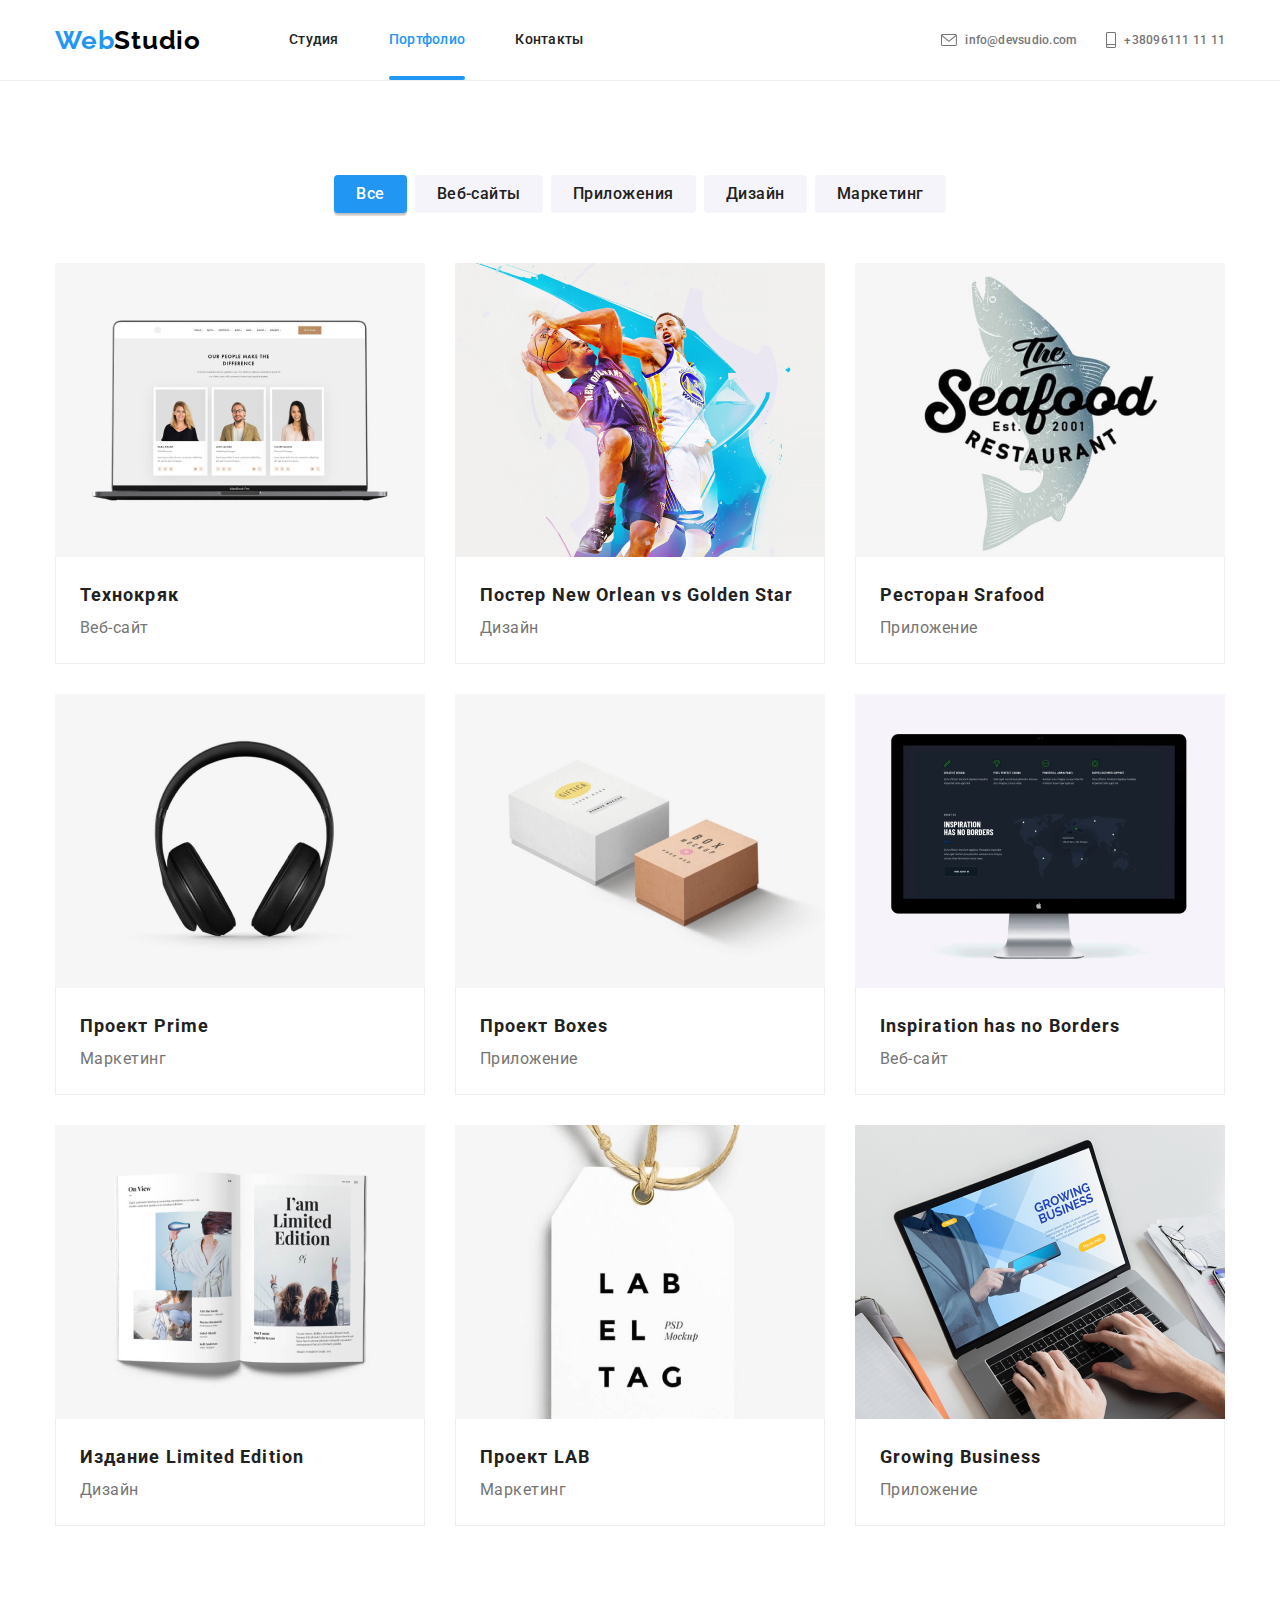
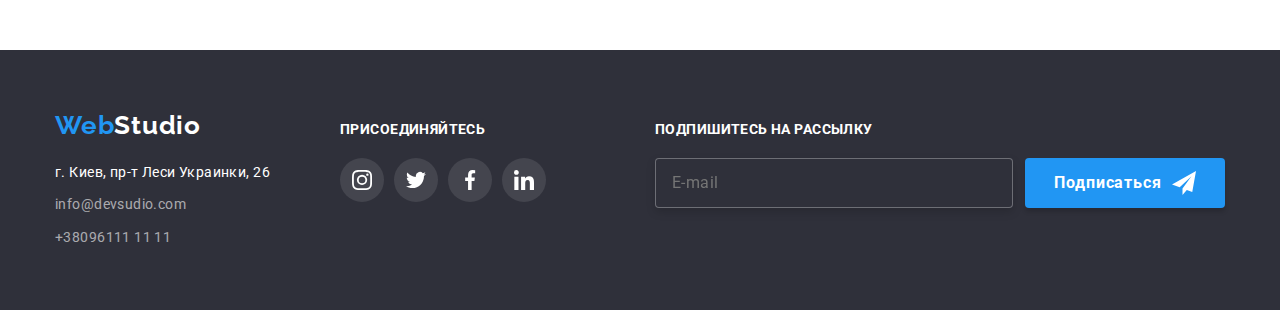
==== commit 21d1da05: "поправил первые замечания" ====
--- a/portfolio.html
+++ b/portfolio.html
@@ -5,52 +5,64 @@
     <meta http-equiv="X-UA-Compatible" content="IE=edge">
     <meta name="viewport" content="width=device-width, initial-scale=1.0">
     <title>HW-8</title>
+    <link rel="stylesheet" href="./css/modern-normalize.css">
     <link rel="stylesheet" href="https://fonts.googleapis.com/css2?family=Raleway:wght@700&family=Roboto:wght@400;500;700;900&display=swap" >
-    <link rel="stylesheet" href="./css/modern-normalize.css">
+   
     <link rel="stylesheet" href="./css/main.min.css">
   
 </head>
 <body>
-    <header class="header">
-        <div class="header__container container">
-            <nav class="header__nav">
+        <header class="header">
+            <div class="header__container container">
                 <a href="index.html" class="logo header__logo">Web<span class="logo header__logo--black">Studio</span></a>
-                <ul class="nav__list">
-                    <li class="nav__item"><a href="index.html" class="nav__link ">Студия</a></li>
-                    <li class="nav__item"><a href="portfolio.html" class="nav__link nav__link--active">Портфолио</a></li>
-                    <li class="nav__item"><a href="" class="nav__link">Контакты</a></li>
-                </ul>
-            </nav>
-            <ul class="auth__list">
-                <li class="auth__item">
-                    <a href="mailto:info@devsudio.com" class="auth__link">
-                        <svg class="auth__icon" width="16" height="12">
-                            <use href="./images/icons.svg#icon-envelope-1"></use>
-                        </svg>
-                        info@devsudio.com</a>
-                </li>
-                <li class="auth__item">
-                    <a href="tel.:+380961111111" class="auth__link">
-                        <svg class="auth__icon" width="10" height="16">
-                            <use href="./images/icons.svg#icon-smartphone"></use>
-                        </svg>
-                        +38096111 11 11</a>
-                </li>
-            </ul>
-            <button type="button" class="menu-button" data-menu-button aria-expanded="false" aria-controls="menu-container">
-                <svg width="40" height="40" class="menu-icon" aria-label="Переключатель мобильного меню">
-                    <use href="./images/icons.svg#icon-menu" class="icon-menu"></use>
-                    <use href="./images/icons.svg#icon-cross" class="icon-cross"></use>
-                </svg>
-            </button>
-    
-            <div class="menu-container " id="menu-container" data-menu>
-                контент меню
-            </div>
-        </div>
-    
-    
-    </header>
+                <div class="menu-container" id="menu-container" data-menu>
+                    <nav class="header__nav">
+                        <ul class="nav__list">
+                            <li class="nav__item"><a href="index.html" class="nav__link">Студия</a></li>
+                            <li class="nav__item"><a href="portfolio.html" class="nav__link nav__link--active">Портфолио</a></li>
+                            <li class="nav__item"><a href="" class="nav__link">Контакты</a></li>
+                        </ul>
+                    </nav>
+                    <div class="mobile-auth-socials-group">
+                        <ul class="auth__list">
+                            <li class="auth__item">
+                                <a href="mailto:info@devsudio.com" class="auth__link">
+                                    <svg class="auth__icon" width="16" height="12">
+                                        <use href="./images/icons.svg#icon-envelope-1"></use>
+                                    </svg>
+                                    info@devsudio.com</a>
+                            </li>
+                            <li class="auth__item">
+                                <a href="tel.:+380961111111" class="auth__link">
+                                    <svg class="auth__icon" width="10" height="16">
+                                        <use href="./images/icons.svg#icon-smartphone"></use>
+                                    </svg>
+                                    +38096111 11 11</a>
+                            </li>
+                        </ul>
+                        <div class="company-socials">
+                            <a href="" class="company-socials__link">Instagram</a>
+                            <a href="" class="company-socials__link">Twitter</a>
+                            <a href="" class="company-socials__link">Facebook</a>
+                            <a href="" class="company-socials__link">LinkedIn</a>
+                        </div>
+                    </div>
+                </div>
+        
+                <button type="button" class="menu-button" data-menu-button aria-expanded="false" aria-controls="menu-container">
+                    <svg width="40" height="40" class="menu-icon" aria-label="Переключатель мобильного меню">
+                        <use href="./images/icons.svg#icon-menu" class="icon-menu"></use>
+                        <use href="./images/icons.svg#icon-cross" class="icon-cross"></use>
+                    </svg>
+                </button>
+        
+                <!-- <div class="menu-container " id="menu-container" data-menu> -->
+                <!-- контент меню -->
+                <!-- </div> -->
+            </div>
+        
+        
+        </header>
     <main>
         <!-- Our Products-->
         <section class="projects">
@@ -79,7 +91,15 @@
     <!-- <div class="card"> -->
         <a href="" class="card__link">
             <div class="card__overlay">
-                <img src="./images/techocrack.jpg" alt="технокряк" >            
+                <picture>
+                    <source srcset="./images/mob-portfolio-1-450x294.jpg 1x, ./images/mob-portfolio-1-450x294x2.jpg 2x" 
+                        media="(max-width: 767px)">
+                    <source srcset="./images/pc-portfolio-1-370x294.jpg 1x, ./images/pc-portfolio-1-370x294x2.jpg 2x"
+                        media="(min-width: 1200px)">
+                    <source srcset="./images/tab-portfolio-1-354x294.jpg 1x, ./images/tab-portfolio-1-354x294x2.jpg 2x"
+                        media="(min-width: 768px)">
+                    <img src="./images/techocrack.jpg" alt="технокряк" >
+                </picture>
                 <p class="card__description">Технокряк это современная площадка распространения коронавируса. Компании используют эту платформу для цифрового шпионажа и атак на защищённые сервера конкурентов.</p>
             </div>
             <div class="card__meta">
@@ -94,7 +114,17 @@
     <!-- <div class="card"> -->
         <a href="" class="card__link">
         <div class="card__overlay">
-            <img src="./images/new-orlean-vs-golden-star.jpg" alt="постер new orlean vs golden star" >
+            <picture>
+                <source
+                    srcset="./images/mob-portfolio-2-450x294.jpg 1x, ./images/mob-portfolio-2-450x294x2.jpg 2x"
+                    media="(max-width: 767px)">
+                    <source srcset="./images/pc-portfolio-2-370x294.jpg 1x, ./images/pc-portfolio-2-370x294x2.jpg 2x"
+                        media="(min-width: 1200px)">
+                    <source srcset="./images/tab-portfolio-2-354x294.jpg 1x, ./images/tab-portfolio-2-354x294x2.jpg 2x"
+                        media="(min-width: 768px)">
+                    <img src="./images/new-orlean-vs-golden-star.jpg" alt="постер new orlean vs golden star">
+            </picture>
+
             <p class="card__description">Технокряк это современная площадка распространения коронавируса. Компании используют эту платформу для цифрового шпионажа и атак на защищённые сервера конкурентов.</p>
         </div>
         <div class="card__meta">
@@ -108,7 +138,17 @@
     <!-- <div class="card"> -->
         <a href="" class="card__link">
         <div class="card__overlay">
-            <img src="./images/seafood.jpg" alt="seafood" >
+            <picture>
+                <source
+                    srcset="./images/mob-portfolio-3-450x294.jpg 1x, ./images/mob-portfolio-3-450x294x2.jpg 2x"
+                    media="(max-width: 767px)">
+                    <source srcset="./images/pc-portfolio-3-370x294.jpg 1x, ./images/pc-portfolio-3-370x294x2.jpg 2x"
+                        media="(min-width: 1200px)">
+                    <source srcset="./images/tab-portfolio-3-354x294.jpg 1x, ./images/tab-portfolio-3-354x294x2.jpg 2x"
+                        media="(min-width: 768px)">
+                <img src="./images/seafood.jpg" alt="seafood">
+            </picture>
+            
             <p class="card__description">Технокряк это современная площадка распространения коронавируса. Компании используют эту платформу для цифрового шпионажа и атак на защищённые сервера конкурентов.</p>
         </div>
         <div class="card__meta">
@@ -122,7 +162,17 @@
     <!-- <div class="card"> -->
         <a href="" class="card__link">
         <div class="card__overlay">
-            <img src="./images/prinme.jpg" alt="Project Prime" >
+            <picture>
+                <source
+                    srcset="./images/mob-portfolio-4-450x294.jpg 1x, ./images/mob-portfolio-4-450x294x2.jpg 2x"
+                    media="(max-width: 767px)">
+                    <source srcset="./images/pc-portfolio-4-370x294.jpg 1x, ./images/pc-portfolio-4-370x294x2.jpg 2x"
+                        media="(min-width: 1200px)">
+                    <source srcset="./images/tab-portfolio-4-354x294.jpg 1x, ./images/tab-portfolio-4-354x294x2.jpg 2x"
+                        media="(min-width: 768px)">
+                <img src="./images/prinme.jpg" alt="Project Prime">
+            </picture>
+            
             <p class="card__description">Технокряк это современная площадка распространения коронавируса. Компании используют эту платформу для цифрового шпионажа и атак на защищённые сервера конкурентов.</p>
         </div>
         <div class="card__meta">
@@ -136,7 +186,17 @@
     <!-- <div class="card"> -->
         <a href="" class="card__link">
         <div class="card__overlay">
-            <img src="./images/boxes.jpg" alt="Project boxes" >
+            <picture>
+                <source
+                    srcset="./images/mob-portfolio-5-450x294.jpg 1x, ./images/mob-portfolio-5-450x294x2.jpg 2x"
+                    media="(max-width: 767px)">
+                    <source srcset="./images/pc-portfolio-5-370x294.jpg 1x, ./images/pc-portfolio-5-370x294x2.jpg 2x"
+                        media="(min-width: 1200px)">
+                    <source srcset="./images/tab-portfolio-5-354x294.jpg 1x, ./images/tab-portfolio-5-354x294x2.jpg 2x"
+                        media="(min-width: 768px)">
+                <img src="./images/boxes.jpg" alt="Project boxes">
+            </picture>
+            
             <p class="card__description">Технокряк это современная площадка распространения коронавируса. Компании используют эту платформу для цифрового шпионажа и атак на защищённые сервера конкурентов.</p>
         </div>
         <div class="card__meta">
@@ -150,7 +210,17 @@
     <!-- <div class="card"> -->
         <a href="" class="card__link">
         <div class="card__overlay">
-            <img src="./images/inspiration.jpg" alt="inspiration" >
+            <picture>
+                <source
+                    srcset="./images/mob-portfolio-6-450x294.jpg 1x, ./images/mob-portfolio-6-450x294x2.jpg 2x"
+                    media="(max-width: 767px)">
+                    <source srcset="./images/pc-portfolio-6-370x294.jpg 1x, ./images/pc-portfolio-6-370x294x2.jpg 2x"
+                        media="(min-width: 1200px)">
+                    <source srcset="./images/tab-portfolio-6-354x294.jpg 1x, ./images/tab-portfolio-6-354x294x2.jpg 2x"
+                        media="(min-width: 768px)">
+                    <img src="./images/inspiration.jpg" alt="inspiration">
+            </picture>
+            
             <p class="card__description">Технокряк это современная площадка распространения коронавируса. Компании используют эту платформу для цифрового шпионажа и атак на защищённые сервера конкурентов.</p>
         </div>
         <div class="card__meta">
@@ -164,7 +234,17 @@
     <!-- <div class="card"> -->
         <a href="" class="card__link">
             <div class="card__overlay">
-                <img src="./images/limited-edition.jpg" alt="limited limited edition" >
+                <picture>
+                    <source
+                        srcset="./images/mob-portfolio-7-450x294.jpg 1x, ./images/mob-portfolio-7-450x294x2.jpg 2x"
+                        media="(max-width: 767px)">
+                        <source srcset="./images/pc-portfolio-7-370x294.jpg 1x, ./images/pc-portfolio-7-370x294x2.jpg 2x"
+                            media="(min-width: 1200px)">
+                        <source srcset="./images/tab-portfolio-7-354x294.jpg 1x, ./images/tab-portfolio-7-354x294x2.jpg 2x"
+                            media="(min-width: 768px)">
+                    <img src="./images/limited-edition.jpg" alt="limited limited edition">
+                </picture>
+                
                 <p class="card__description">Технокряк это современная площадка распространения коронавируса. Компании используют эту платформу для цифрового шпионажа и атак на защищённые сервера конкурентов.</p>
             </div>
         <div class="card__meta">
@@ -178,7 +258,17 @@
     <!-- <div class="card"> -->
         <a href="" class="card__link">
             <div class="card__overlay">
-                <img src="./images/lab.jpg" alt="Проект Lab" >
+                <picture>
+                    <source
+                        srcset="./images/mob-portfolio-8-450x294.jpg 1x, ./images/mob-portfolio-8-450x294x2.jpg 2x"
+                        media="(max-width: 767px)">
+                        <source srcset="./images/pc-portfolio-8-370x294.jpg 1x, ./images/pc-portfolio-8-370x294x2.jpg 2x"
+                            media="(min-width: 1200px)">
+                        <source srcset="./images/tab-portfolio-8-354x294.jpg 1x, ./images/tab-portfolio-8-354x294x2.jpg 2x"
+                        media="(min-width: 768px)">
+                    <img src="./images/lab.jpg" alt="Проект Lab">
+                </picture>
+                
                 <p class="card__description">Технокряк это современная площадка распространения коронавируса. Компании используют эту платформу для цифрового шпионажа и атак на защищённые сервера конкурентов.</p>
             </div>
         <div class="card__meta">
@@ -192,7 +282,16 @@
     <!-- <div class="card"> -->
         <a href="" class="card__link">
             <div class="card__overlay">
-                <img src="./images/growing-business.jpg" alt="growing business" >
+                <picture>
+                    <source
+                        srcset="./images/mob-portfolio-9-450x294.jpg 1x, ./images/mob-portfolio-9-450x294x2.jpg 2x" media="(max-width: 767px)">
+                    <source 
+                        srcset="./images/pc-portfolio-9-370x294.jpg 1x, ./images/pc-portfolio-9-370x294x2.jpg 2x" media="(min-width: 1200px)">
+                    <source 
+                        srcset="./images/tab-portfolio-9-354x294.jpg 1x, ./images/tab-portfolio-9-354x294x2.jpg 2x" media="(min-width: 768px)">
+                    <img src="./images/growing-business.jpg" alt="growing business">
+                </picture>
+                
                 <p class="card__description">Технокряк это современная площадка распространения коронавируса. Компании используют эту платформу для цифрового шпионажа и атак на защищённые сервера конкурентов.</p>
             </div>
         <div class="card__meta">
@@ -259,5 +358,7 @@
             </div>
         </div>
     </footer>
+    <!-- <script src="js/modal.js"></script> -->
+    <script src="js/mobile-menu.js"></script>
 </body>
 </html>--- a/css/main.min.css
+++ b/css/main.min.css
@@ -1,2 +1,2 @@
-/*! modern-normalize v1.1.0 | MIT License | https://github.com/sindresorhus/modern-normalize */*,::before,::after{-webkit-box-sizing:border-box;box-sizing:border-box}html{line-height:1.15;-webkit-text-size-adjust:100%;-moz-tab-size:4;-o-tab-size:4;tab-size:4}body{margin:0;font-family:system-ui,-apple-system,"Segoe UI",Roboto,Helvetica,Arial,sans-serif,"Apple Color Emoji","Segoe UI Emoji"}hr{height:0;color:inherit}abbr[title]{-webkit-text-decoration:underline dotted;text-decoration:underline dotted}b,strong{font-weight:bolder}code,kbd,samp,pre{font-family:ui-monospace, SFMono-Regular, Consolas, 'Liberation Mono', Menlo, monospace;font-size:1em}small{font-size:80%}sub,sup{font-size:75%;line-height:0;position:relative;vertical-align:baseline}sub{bottom:-0.25em}sup{top:-0.5em}table{text-indent:0;border-color:inherit}button,input,optgroup,select,textarea{font-family:inherit;font-size:100%;line-height:1.15;margin:0}button,select{text-transform:none}button,[type='button'],[type='reset'],[type='submit']{-webkit-appearance:button}::-moz-focus-inner{border-style:none;padding:0}:-moz-focusring{outline:1px dotted ButtonText}:-moz-ui-invalid{box-shadow:none}legend{padding:0}progress{vertical-align:baseline}::-webkit-inner-spin-button,::-webkit-outer-spin-button{height:auto}[type='search']{-webkit-appearance:textfield;outline-offset:-2px}::-webkit-search-decoration{-webkit-appearance:none}::-webkit-file-upload-button{-webkit-appearance:button;font:inherit}summary{display:list-item}body{font-family:"Roboto", sans-serif;color:#757575;background-color:#fff;margin:0}body.modal-open{overflow:hidden}h1,h2,h3,h4,h5,h6,ul,p{margin:0px;padding:0px}img{display:block}.container{padding-right:15px;padding-left:15px;margin-left:auto;margin-right:auto}@media screen and (min-width: 480px){.container{width:480px}}@media screen and (min-width: 768px){.container{width:768px}}@media screen and (min-width: 1200px){.container{width:1200px}}.button{width:200px;height:50px;-webkit-box-shadow:0px 4px 4px rgba(0,0,0,0.15);box-shadow:0px 4px 4px rgba(0,0,0,0.15);border:none;border-radius:4px;cursor:pointer}.footer{background-color:#2f303a}.footer__container{padding-top:60px;padding-bottom:60px}@media screen and (min-width: 1200px){.footer__container{display:-webkit-box;display:-ms-flexbox;display:flex;-webkit-box-align:baseline;-ms-flex-align:baseline;align-items:baseline;-ms-flex-pack:distribute;justify-content:space-around}}@media screen and (max-width: 767px){.footer-for-tablet{margin-bottom:60px}}@media screen and (min-width: 768px) and (max-width: 1199px){.footer-for-tablet{display:-webkit-box;display:-ms-flexbox;display:flex;-ms-flex-pack:distribute;justify-content:space-around;-webkit-box-align:baseline;-ms-flex-align:baseline;align-items:baseline;margin-bottom:60px}}@media screen and (min-width: 1200px){.footer-for-tablet{display:-webkit-box;display:-ms-flexbox;display:flex;-webkit-box-align:baseline;-ms-flex-align:baseline;align-items:baseline}}@media screen and (max-width: 767px){.contacts{margin-bottom:60px}}@media screen and (min-width: 1200px){.contacts{margin-right:70px}}.footer__logo{display:block;margin:0 auto 20px;text-align:center}.logo.footer__logo--white{color:#fff}.contacts__address{margin-bottom:8px;font-style:normal;font-weight:normal;font-size:14px;line-height:1.71;text-align:center;letter-spacing:0.03em;color:#fff}@media screen and (min-width: 1200px){.contacts__address{margin-bottom:9px}}.contacts__list{font-family:Roboto;font-style:normal;font-weight:normal;font-size:14px;line-height:1.71;text-align:center;letter-spacing:0.03em}.contacts__item{list-style:none}.contacts__item:not(:last-child){margin-bottom:8px}@media screen and (min-width: 1200px){.contacts__item:not(:last-child){margin-bottom:9px}}.contacts__link{text-decoration:none;color:rgba(255,255,255,0.6);-webkit-transition-property:color;transition-property:color;-webkit-transition-duration:250ms;transition-duration:250ms;-webkit-transition-timing-function:cubic-bezier(0.4, 0, 0.2, 1);transition-timing-function:cubic-bezier(0.4, 0, 0.2, 1)}.contacts__link:hover,.contacts__link:focus{color:#2196f3}@media screen and (max-width: 767px){.join{margin-bottom:60px}}.join__title{margin-bottom:20px;text-align:center;font-weight:bold;font-size:14px;line-height:1.14;letter-spacing:0.03em;text-transform:uppercase;color:#fff}@media screen and (min-width: 1200px){.join__title{text-align:left}}.join__list{display:-webkit-box;display:-ms-flexbox;display:flex;-webkit-box-pack:center;-ms-flex-pack:center;justify-content:center}.join__item{list-style:none}.join__item:not(:last-child){margin-right:10px}.join__link{display:-webkit-box;display:-ms-flexbox;display:flex;-webkit-box-align:center;-ms-flex-align:center;align-items:center;-webkit-box-pack:center;-ms-flex-pack:center;justify-content:center;width:44px;height:44px;border-radius:50%;background-color:rgba(255,255,255,0.1);color:#fff;-webkit-transition-property:background-color;transition-property:background-color;-webkit-transition-duration:250ms;transition-duration:250ms;-webkit-transition-timing-function:cubic-bezier(0.4, 0, 0.2, 1);transition-timing-function:cubic-bezier(0.4, 0, 0.2, 1)}.join__link:hover,.join__link:focus{background-color:#2196f3}.join__icon{width:20px;height:20px;fill:currentColor}.mailing__title{text-align:center;margin-bottom:20px;font-weight:bold;font-size:14px;line-height:1.14;letter-spacing:0.03em;text-transform:uppercase;color:#fff}@media screen and (min-width: 1200px){.mailing__title{text-align:left}}.mailing__form{text-align:center}@media screen and (min-width: 1200px){.mailing__form{display:-webkit-box;display:-ms-flexbox;display:flex}}.mailing__input{padding:15px 16px;margin-bottom:20px;min-width:320px;width:100%;height:50px;background-color:#2f303a;color:#fff;border:1px solid rgba(255,255,255,0.3);-webkit-box-sizing:border-box;box-sizing:border-box;-webkit-filter:drop-shadow(0px 4px 4px rgba(0,0,0,0.15));filter:drop-shadow(0px 4px 4px rgba(0,0,0,0.15));border-radius:4px;font-weight:normal;font-size:16px;line-height:1.25;letter-spacing:0.03em;color:rgba(255,255,255,0.6)}@media screen and (min-width: 768px){.mailing__input{width:450px}}@media screen and (min-width: 1200px){.mailing__input{width:358px;margin-right:12px}}.mailing__button{margin:0 auto;font-weight:bold;font-size:16px;line-height:1.87;display:-webkit-box;display:-ms-flexbox;display:flex;-webkit-box-align:center;-ms-flex-align:center;align-items:center;-webkit-box-pack:center;-ms-flex-pack:center;justify-content:center;letter-spacing:0.06em;color:#fff;background-color:#2196f3;-webkit-box-shadow:0px 4px 4px rgba(0,0,0,0.15);box-shadow:0px 4px 4px rgba(0,0,0,0.15);border-radius:4px}.mailing__icon{margin-left:10px;width:24px;height:24px}.benefits{padding:60px 0}@media screen and (min-width: 1200px){.benefits{padding-top:94px;padding-bottom:94px}}@media screen and (min-width: 768px){.benefits__list{display:-webkit-box;display:-ms-flexbox;display:flex;-ms-flex-wrap:wrap;flex-wrap:wrap}}@media screen and (min-width: 1200px){.benefits__list{margin-right:-30px}}.benefits__item{list-style:none;height:auto}@media screen and (max-width: 767px){.benefits__item{max-width:450px}.benefits__item:not(:last-child){margin-bottom:30px}}@media screen and (min-width: 768px) and (max-width: 1199px){.benefits__item{width:354px}.benefits__item:nth-child(2n+1){margin-right:30px}.benefits__item:nth-child(n+3){margin-top:30px}}@media screen and (min-width: 1200px){.benefits__item{width:270px;margin-right:30px}}.benefits__item--mobile{display:-webkit-box;display:-ms-flexbox;display:flex;-webkit-box-pack:center;-ms-flex-pack:center;justify-content:center;-webkit-box-align:center;-ms-flex-align:center;align-items:center;width:100%;height:120px;margin-bottom:30px;background-color:#f5f4fa}.benefits__icon{display:block;margin:auto;height:70px;width:70px}.benefits__title{width:270px;margin:0 auto 10px;text-align:center;font-weight:bold;font-size:14px;line-height:16px;letter-spacing:0.03em;text-transform:uppercase;color:#212121}@media screen and (min-width: 1200px){.benefits__title{text-align:left}}.benefits__text{font-weight:normal;font-size:14px;line-height:1.71;letter-spacing:0.03em;color:#757575}.client{padding:60px 0}@media screen and (min-width: 1200px){.client{padding-top:94px;padding-bottom:94px}}.client__title{margin-bottom:30px;font-weight:bold;font-size:28px;line-height:33px;text-align:center;letter-spacing:0.03em;color:#212121}.client__list{display:-webkit-box;display:-ms-flexbox;display:flex;-ms-flex-wrap:wrap;flex-wrap:wrap;margin-left:-30px;margin-top:-30px}@media screen and (min-width: 1200px){.client__list{-ms-flex-wrap:nowrap;flex-wrap:nowrap}}.client__item{list-style:none;-ms-flex-preferred-size:calc(100% / 2 - 30px);flex-basis:calc(100% / 2 - 30px);margin-left:30px;margin-top:30px}@media screen and (min-width: 768px){.client__item{-ms-flex-preferred-size:calc(100% / 3 - 30px);flex-basis:calc(100% / 3 - 30px);margin-left:30px;margin-top:30px}}@media screen and (min-width: 1200px){.client__item{-ms-flex-preferred-size:calc(100% / 6 - 30px);flex-basis:calc(100% / 6 - 30px);margin-left:30px;margin-top:30px}}.client__link{height:92px;display:-webkit-box;display:-ms-flexbox;display:flex;color:#afb1b8;border:1px solid #afb1b8;-webkit-box-sizing:border-box;box-sizing:border-box;border-radius:4px}.client__link:hover,.client__link:focus{color:#2196f3;border-color:#2196f3}.client__icon{margin:auto auto;display:block;fill:currentColor;width:106px;height:60px}.logo{text-decoration:none;font-family:Raleway, sans-serif;font-weight:bold;font-size:24px;line-height:1.17;letter-spacing:0.03em;color:#2196f3}@media screen and (min-width: 1200px){.logo{text-decoration:none;font-family:Raleway, sans-serif;font-weight:bold;font-size:26px;line-height:1.19;letter-spacing:0.03em;color:#2196f3}}.header__logo{display:block}@media screen and (max-width: 767px){.header__logo{padding-top:16px;padding-bottom:16px}}@media screen and (min-width: 768px){.header__logo{margin-right:88px}}.header__logo--black{color:#000}.product{display:none}@media screen and (min-width: 1200px){.product{display:block}}.product__title{margin-bottom:50px;font-weight:bold;font-size:36px;line-height:1.17;text-align:center;letter-spacing:0.03em;color:#212121}.product__list{display:-webkit-box;display:-ms-flexbox;display:flex;margin-right:-30px}.product__item{position:relative;list-style:none;margin-right:30px}.product__layout{position:absolute;height:70px;width:100%;bottom:0;background-color:rgba(47,48,58,0.8)}.product__text{position:absolute;width:100%;top:50%;-webkit-transform:translateY(-50%);transform:translateY(-50%);font-weight:bold;font-size:14px;line-height:1.14;text-align:center;letter-spacing:0.03em;text-transform:uppercase;color:#fff}.team{padding-top:60px;padding-bottom:60px;background-color:#f5f4fa}@media screen and (min-width: 1200px){.team{padding-top:94px;padding-bottom:94px}}.team__title{margin-bottom:30px;font-weight:bold;font-size:28px;line-height:1.18;letter-spacing:.03em;color:#212121;text-align:center}@media screen and (min-width: 768px){.team__list{display:-webkit-box;display:-ms-flexbox;display:flex;-ms-flex-wrap:wrap;flex-wrap:wrap}}@media screen and (min-width: 1200px){.team__list{margin-right:-30px}}.member{list-style:none;background:#fff;-webkit-box-shadow:0px 1px 3px rgba(0,0,0,0.12),0px 1px 1px rgba(0,0,0,0.14),0px 2px 1px rgba(0,0,0,0.2);box-shadow:0px 1px 3px rgba(0,0,0,0.12),0px 1px 1px rgba(0,0,0,0.14),0px 2px 1px rgba(0,0,0,0.2);border-radius:0px 0px 4px 4px}@media screen and (max-width: 767px){.member{margin-bottom:30px}}@media screen and (min-width: 768px) and (max-width: 1199px){.member:nth-child(2n+1){margin-right:30px}.member:nth-child(n+3){margin-top:30px}}@media screen and (min-width: 1200px){.member{width:270px;margin-right:30px}}.member__photo{margin:0 auto;max-width:100%;height:460px}@media screen and (min-width: 768px){.member__photo{width:354px;height:374px}}.member__meta{padding:30px 32px}.member__name{margin-bottom:10px;font-weight:500;font-size:16px;line-height:1.19;text-align:center;letter-spacing:0.03em;color:#212121}.member__position{margin-bottom:16px;font-weight:normal;font-size:16px;line-height:1.19;text-align:center;letter-spacing:0.03em;color:#757575}.social{display:-webkit-box;display:-ms-flexbox;display:flex;-webkit-box-pack:center;-ms-flex-pack:center;justify-content:center;list-style:none}.social__item+.social__item{margin-left:10px}.social__link{display:-webkit-box;display:-ms-flexbox;display:flex;-webkit-box-pack:center;-ms-flex-pack:center;justify-content:center;-webkit-box-align:center;-ms-flex-align:center;align-items:center;color:#afb1b8;width:44px;height:44px;border-radius:50%;-webkit-transition-property:color,background-color;transition-property:color,background-color;-webkit-transition-duration:250ms;transition-duration:250ms;-webkit-transition-timing-function:cubic-bezier(0.4, 0, 0.2, 1);transition-timing-function:cubic-bezier(0.4, 0, 0.2, 1)}.social__link:hover,.social__link:focus{color:#fff;background-color:#2196f3;border-radius:50%}.social__icon{width:20px;height:20px;fill:currentColor}.backdrop{position:fixed;left:0;top:0;width:100%;height:100%;background-color:rgba(0,0,0,0.2);padding:93px 15px 93px 15px;overflow-y:scroll}.is-hidden{display:none;opacity:0;pointer-events:none}.modal{max-width:450px;margin:0 auto;padding:40px;position:relative;background-color:#fff}.form{display:-webkit-box;display:-ms-flexbox;display:flex;-webkit-box-orient:vertical;-webkit-box-direction:normal;-ms-flex-direction:column;flex-direction:column}.form__title{font-weight:bold;font-size:20px;line-height:1.5;text-align:center;letter-spacing:0.03em;color:#212121}.form__field{margin-bottom:10px}.form__label{margin-bottom:4px;display:block;font-weight:normal;font-size:12px;line-height:1.17;letter-spacing:0.01em;color:#757575}.form__span{display:block;position:relative}.form__input{font-family:inherit;font-style:normal;font-weight:normal;font-size:14px;line-height:1.14;letter-spacing:0.01em;color:rgba(117,117,117,0.5);display:block;width:100%;padding:11px 12px;padding:12px 12px 12px 42px;border:1px solid rgba(33,33,33,0.2);border-radius:4px;-webkit-transform:border;transform:border;-webkit-transition-timing-function:cubic-bezier(0.4, 0, 0.2, 1);transition-timing-function:cubic-bezier(0.4, 0, 0.2, 1);-webkit-transition-duration:250ms;transition-duration:250ms}.form__input:focus-visible{border:1px solid #2196f3;outline:none}.form__input:focus-visible+.form__icon{fill:#2196f3}.form__icon{position:absolute;top:50%;left:12px;width:18px;height:18px;-webkit-transform:translateY(-50%);transform:translateY(-50%);-webkit-transform:fill;transform:fill;-webkit-transition-timing-function:cubic-bezier(0.4, 0, 0.2, 1);transition-timing-function:cubic-bezier(0.4, 0, 0.2, 1);-webkit-transition-duration:250ms;transition-duration:250ms}.textarea{padding:12px 16px 12px 16px;margin-bottom:20px;resize:none}.policy{display:-webkit-box;display:-ms-flexbox;display:flex;-webkit-box-align:center;-ms-flex-align:center;align-items:center;margin-bottom:30px;font-weight:normal;font-size:12px;line-height:1.17;letter-spacing:0.03em;color:#757575}.policy:hover .policy__icon,.policy:focus .policy__icon{fill:#2196f3}.policy:hover{cursor:pointer}.policy__input{-webkit-appearance:none;-moz-appearance:none;appearance:none}.policy__input:checked+.policy__icon{fill:#2196f3;background-color:#2196f3;background-image:url(../images/Vector1.svg);background-position:center;background-repeat:no-repeat;background-size:contain}.policy__icon{margin-right:8px;width:16px;height:15px;fill:#212121;-webkit-transition-property:fill;transition-property:fill;-webkit-transition-timing-function:cubic-bezier(0.4, 0, 0.2, 1);transition-timing-function:cubic-bezier(0.4, 0, 0.2, 1);-webkit-transition-duration:250ms;transition-duration:250ms}.form__button{margin:0 auto;font-weight:bold;font-size:16px;line-height:1.87;letter-spacing:0.06em;color:#fff;background:#2196f3;-webkit-box-shadow:0px 4px 4px rgba(0,0,0,0.15);box-shadow:0px 4px 4px rgba(0,0,0,0.15);border-radius:4px}.form__button:hover,.form__button:focus{background-color:#188ce8}.close__btn{position:absolute;right:8px;top:8px;cursor:pointer;width:30px;height:30px;border-radius:50%;border:1px solid rgba(0,0,0,0.1);background-color:#fff}.close__btn:hover .close__icon,.close__btn:focus .close__icon{fill:#2196f3}.close__icon{position:absolute;top:50%;left:50%;-webkit-transform:translate(-50%, -50%);transform:translate(-50%, -50%);width:11px;height:11px;-webkit-transition-property:fill;transition-property:fill;-webkit-transition-timing-function:cubic-bezier(0.4, 0, 0.2, 1);transition-timing-function:cubic-bezier(0.4, 0, 0.2, 1);-webkit-transition-duration:250ms;transition-duration:250ms}.projects{padding-top:60px;padding-bottom:60px}@media screen and (min-width: 1200px){.projects{padding-top:94px;padding-bottom:94px}}.projects__filter{display:-webkit-box;display:-ms-flexbox;display:flex;-ms-flex-wrap:wrap;flex-wrap:wrap;margin-right:-8px;margin-bottom:-15px}@media screen and (min-width: 768px){.projects__filter{-webkit-box-pack:center;-ms-flex-pack:center;justify-content:center}}.projects__item{margin-right:8px;margin-bottom:15px;list-style:none}.projects__button{padding-top:6px;padding-right:22px;padding-bottom:6px;padding-left:22px;background:#f5f4fa;border:none;border-radius:4px;cursor:pointer;font-family:Roboto;font-style:normal;font-weight:500;font-size:16px;line-height:1.62;text-align:center;letter-spacing:0.03em;color:#212121;-webkit-transition-property:background-color, color, -webkit-box-shadow;transition-property:background-color, color, -webkit-box-shadow;transition-property:box-shadow, background-color, color;transition-property:box-shadow, background-color, color, -webkit-box-shadow;-webkit-transition-timing-function:cubic-bezier(0.4, 0, 0.2, 1);transition-timing-function:cubic-bezier(0.4, 0, 0.2, 1);-webkit-transition-duration:250ms;transition-duration:250ms}.projects__button:hover,.projects__button:focus{border-radius:4px;background-color:#2196f3;color:#fff;-webkit-box-shadow:0px 3px 1px rgba(0,0,0,0.1),0px 1px 2px rgba(0,0,0,0.08),0px 2px 2px rgba(0,0,0,0.12);box-shadow:0px 3px 1px rgba(0,0,0,0.1),0px 1px 2px rgba(0,0,0,0.08),0px 2px 2px rgba(0,0,0,0.12)}.projects__button--active{background-color:#2196f3;color:#fff;-webkit-box-shadow:0px 3px 1px rgba(0,0,0,0.1),0px 1px 2px rgba(0,0,0,0.08),0px 2px 2px rgba(0,0,0,0.12);box-shadow:0px 3px 1px rgba(0,0,0,0.1),0px 1px 2px rgba(0,0,0,0.08),0px 2px 2px rgba(0,0,0,0.12)}.projects__list{margin-top:40px}@media screen and (max-width: 767px){.projects__list{margin-bottom:-30px}}@media screen and (min-width: 768px){.projects__list{display:-webkit-box;display:-ms-flexbox;display:flex;-ms-flex-wrap:wrap;flex-wrap:wrap;margin-right:-30px}}@media screen and (min-width: 768px){.projects__card{width:354px;margin-right:30px}}@media screen and (min-width: 1200px){.projects__card{width:370px}}.card{list-style:none;border:none;margin-bottom:30px}.card__link{text-decoration:none;display:block;-webkit-transition-property:-webkit-box-shadow;transition-property:-webkit-box-shadow;transition-property:box-shadow;transition-property:box-shadow, -webkit-box-shadow;-webkit-transition-timing-function:cubic-bezier(0.4, 0, 0.2, 1);transition-timing-function:cubic-bezier(0.4, 0, 0.2, 1);-webkit-transition-duration:250ms;transition-duration:250ms}.card__link:hover,.card__link:focus{-webkit-box-sizing:border-box;box-sizing:border-box;-webkit-box-shadow:0px 1px 1px rgba(0,0,0,0.12),0px 4px 4px rgba(0,0,0,0.06),1px 4px 6px rgba(0,0,0,0.16);box-shadow:0px 1px 1px rgba(0,0,0,0.12),0px 4px 4px rgba(0,0,0,0.06),1px 4px 6px rgba(0,0,0,0.16)}.card__link:hover .card__description,.card__link:focus .card__description{-webkit-transform:translateY(0);transform:translateY(0)}@media screen and (min-width: 768px) and (max-width: 1199px){.card__link{display:-webkit-box;display:-ms-flexbox;display:flex;-webkit-box-orient:vertical;-webkit-box-direction:normal;-ms-flex-direction:column;flex-direction:column;height:100%}}.card__overlay{position:relative;overflow:hidden;border:none}.card__description{position:absolute;top:0;left:0;bottom:0;-webkit-transform:translateY(101%);transform:translateY(101%);padding:49px 24px 49px 24px;background-color:rgba(33,150,243,0.9);-webkit-box-sizing:border-box;box-sizing:border-box;font-weight:normal;font-size:18px;line-height:1.56;letter-spacing:0.03em;color:#fff;-webkit-transition-property:-webkit-transform;transition-property:-webkit-transform;transition-property:transform;transition-property:transform, -webkit-transform;-webkit-transition-timing-function:cubic-bezier(0.4, 0, 0.2, 1);transition-timing-function:cubic-bezier(0.4, 0, 0.2, 1);-webkit-transition-duration:250ms;transition-duration:250ms}@media screen and (max-width: 767px){.card__description{padding:77px 24px}}.card__meta{padding-top:20px;padding-right:24px;padding-bottom:20px;padding-left:24px;border-left:1px solid #eeeeee;border-right:1px solid #eeeeee;border-bottom:1px solid #eeeeee}@media screen and (min-width: 768px) and (max-width: 1199px){.card__meta{-webkit-box-flex:1;-ms-flex-positive:1;flex-grow:1}}.card__title{font-weight:bold;font-size:18px;line-height:2;letter-spacing:0.06em;color:#212121}.card__type{font-family:Roboto;font-style:normal;font-weight:normal;font-size:16px;line-height:1.87;letter-spacing:0.03em;color:#757575}.logo{text-decoration:none;font-family:Raleway, sans-serif;font-weight:bold;font-size:24px;line-height:1.17;letter-spacing:0.03em;color:#2196f3}@media screen and (min-width: 1200px){.logo{text-decoration:none;font-family:Raleway, sans-serif;font-weight:bold;font-size:26px;line-height:1.19;letter-spacing:0.03em;color:#2196f3}}.header__logo{display:block}@media screen and (max-width: 767px){.header__logo{padding-top:16px;padding-bottom:16px}}@media screen and (min-width: 768px){.header__logo{margin-right:88px}}.header__logo--black{color:#000}.hero__container{text-align:center;margin:auto auto}.hero{display:-webkit-box;display:-ms-flexbox;display:flex;height:400px;min-width:320px;background-image:-webkit-gradient(linear, left top, left bottom, from(rgba(47,48,58,0.4)), to(rgba(47,48,58,0.4))),url(../../images/hero-phone.jpg);background-image:linear-gradient(rgba(47,48,58,0.4), rgba(47,48,58,0.4)),url(../../images/hero-phone.jpg);background-size:cover;background-position:center;background-repeat:no-repeat}@media screen and (min-width: 480px){.hero{width:100%;background-image:-webkit-gradient(linear, left top, left bottom, from(rgba(47,48,58,0.4)), to(rgba(47,48,58,0.4))),url(../../images/hero-tablet.jpg);background-image:linear-gradient(rgba(47,48,58,0.4), rgba(47,48,58,0.4)),url(../../images/hero-tablet.jpg);background-size:cover;background-position:center;background-repeat:no-repeat}}@media screen and (min-width: 768px){.hero{width:100%;background-image:-webkit-gradient(linear, left top, left bottom, from(rgba(47,48,58,0.4)), to(rgba(47,48,58,0.4))),url(../../images/background-hero.jpg);background-image:linear-gradient(rgba(47,48,58,0.4), rgba(47,48,58,0.4)),url(../../images/background-hero.jpg);background-size:cover;background-position:center;background-repeat:no-repeat}}@media screen and (min-width: 1200px){.hero{height:600px}}.hero__title{max-width:360px;margin-bottom:30px;margin:0 auto 30px;font-weight:900;font-size:26px;line-height:1.62;text-align:center;letter-spacing:0.06em;text-transform:uppercase;color:#fff}.hero__button{margin-right:auto;margin-left:auto;background-color:#2196f3;font-weight:bold;font-size:16px;line-height:1.87;letter-spacing:0.06em;color:#fff;-webkit-transition-property:background-color;transition-property:background-color;-webkit-transition-duration:250ms;transition-duration:250ms;-webkit-transition-timing-function:cubic-bezier(0.4, 0, 0.2, 1);transition-timing-function:cubic-bezier(0.4, 0, 0.2, 1)}.hero__button:hover,.hero__button:focus{background-color:#188ce8}.header{min-width:320px;margin:0 auto;border-bottom:1px solid #ececec}@media screen and (max-width: 479px){.header{min-width:320px}}.header__container{position:relative;display:-webkit-box;display:-ms-flexbox;display:flex;-webkit-box-align:center;-ms-flex-align:center;align-items:center}@media screen and (min-width: 768px){.header__container{-webkit-box-pack:justify;-ms-flex-pack:justify;justify-content:space-between}}.header__nav{margin-right:auto}@media screen and (min-width: 768px){.header__nav{display:-webkit-box;display:-ms-flexbox;display:flex;-webkit-box-align:center;-ms-flex-align:center;align-items:center;margin-right:0}}.nav__list{display:none}@media screen and (min-width: 768px){.nav__list{display:-webkit-box;display:-ms-flexbox;display:flex;-webkit-box-align:center;-ms-flex-align:center;align-items:center}}@media screen and (min-width: 768px){.nav__item{list-style:none}}@media screen and (min-width: 768px){.nav__item:not(:last-child){margin-right:50px}}.nav__link{position:relative}@media screen and (min-width: 768px){.nav__link{display:block;padding-top:32px;padding-bottom:32px;text-decoration:none;font-weight:500;font-size:14px;line-height:1.14;letter-spacing:0.02em;color:#212121;-webkit-transition-property:color;transition-property:color;-webkit-transition-duration:250ms;transition-duration:250ms;-webkit-transition-timing-function:cubic-bezier(0.4, 0, 0.2, 1);transition-timing-function:cubic-bezier(0.4, 0, 0.2, 1)}.nav__link:hover,.nav__link:focus{color:#2196f3}}.nav__link--active{color:#2196f3}.nav__link.nav__link--active::after{position:absolute;bottom:0;content:"";display:block;width:100%;height:4px;border-radius:2px;background-color:#2196f3}.auth__list{display:none}@media screen and (min-width: 768px){.auth__list{display:block;margin-bottom:-10px;-webkit-box-align:center;-ms-flex-align:center;align-items:center}}@media screen and (min-width: 1200px){.auth__list{display:-webkit-box;display:-ms-flexbox;display:flex;-webkit-box-align:center;-ms-flex-align:center;align-items:center;margin-right:-30px}}@media screen and (min-width: 768px){.auth__item{list-style:none}}@media screen and (min-width: 1200px){.auth__item{margin-right:30px}}@media screen and (min-width: 768px){.auth__link{text-decoration:none;font-weight:500;font-size:12px;line-height:1.17;letter-spacing:0.02em;color:#757575;-webkit-transition-property:color;transition-property:color;-webkit-transition-duration:250ms;transition-duration:250ms;-webkit-transition-timing-function:cubic-bezier(0.4, 0, 0.2, 1);transition-timing-function:cubic-bezier(0.4, 0, 0.2, 1)}.auth__link:hover,.auth__link:focus{color:#2196f3}}@media screen and (min-width: 768px){.auth__link{display:-webkit-box;display:-ms-flexbox;display:flex;-webkit-box-align:center;-ms-flex-align:center;align-items:center;margin-bottom:10px}}@media screen and (min-width: 1200px){.auth__link{display:-webkit-box;display:-ms-flexbox;display:flex;-webkit-box-align:center;-ms-flex-align:center;align-items:center}}@media screen and (min-width: 768px){.auth__icon{fill:currentColor;margin-right:8px}}.menu-icon{width:40px;height:40px;fill:black}.menu-button{border:none;margin:0;padding:0;background-color:transparent}@media screen and (min-width: 768px){.menu-button{display:none;pointer-events:none}}.menu-button .icon-cross{display:none}.menu-button.is-open .icon-menu{display:none}.menu-button.is-open .icon-cross{display:block}.menu-container{display:none;position:absolute;top:100%;left:0;width:100%;height:200px;padding:20px;text-align:center;background-color:palegoldenrod}.menu-container.is-open{display:block}
+/*! modern-normalize v1.1.0 | MIT License | https://github.com/sindresorhus/modern-normalize */*,::before,::after{-webkit-box-sizing:border-box;box-sizing:border-box}html{line-height:1.15;-webkit-text-size-adjust:100%;-moz-tab-size:4;-o-tab-size:4;tab-size:4}body{margin:0;font-family:system-ui,-apple-system,"Segoe UI",Roboto,Helvetica,Arial,sans-serif,"Apple Color Emoji","Segoe UI Emoji"}hr{height:0;color:inherit}abbr[title]{-webkit-text-decoration:underline dotted;text-decoration:underline dotted}b,strong{font-weight:bolder}code,kbd,samp,pre{font-family:ui-monospace, SFMono-Regular, Consolas, 'Liberation Mono', Menlo, monospace;font-size:1em}small{font-size:80%}sub,sup{font-size:75%;line-height:0;position:relative;vertical-align:baseline}sub{bottom:-0.25em}sup{top:-0.5em}table{text-indent:0;border-color:inherit}button,input,optgroup,select,textarea{font-family:inherit;font-size:100%;line-height:1.15;margin:0}button,select{text-transform:none}button,[type='button'],[type='reset'],[type='submit']{-webkit-appearance:button}::-moz-focus-inner{border-style:none;padding:0}:-moz-focusring{outline:1px dotted ButtonText}:-moz-ui-invalid{box-shadow:none}legend{padding:0}progress{vertical-align:baseline}::-webkit-inner-spin-button,::-webkit-outer-spin-button{height:auto}[type='search']{-webkit-appearance:textfield;outline-offset:-2px}::-webkit-search-decoration{-webkit-appearance:none}::-webkit-file-upload-button{-webkit-appearance:button;font:inherit}summary{display:list-item}body{font-family:"Roboto", sans-serif;color:#757575;background-color:#fff;margin:0}body.modal-open{overflow:hidden}h1,h2,h3,h4,h5,h6,ul,p{margin:0px;padding:0px}img{display:block}.container{padding-right:15px;padding-left:15px;margin-left:auto;margin-right:auto;min-width:320px}@media screen and (min-width: 480px){.container{width:480px}}@media screen and (min-width: 768px){.container{width:768px}}@media screen and (min-width: 1200px){.container{width:1200px}}.button{width:200px;height:50px;-webkit-box-shadow:0px 4px 4px rgba(0,0,0,0.15);box-shadow:0px 4px 4px rgba(0,0,0,0.15);border:none;border-radius:4px;cursor:pointer}.footer{padding-top:60px;padding-bottom:60px;background-color:#2f303a;min-width:320px}@media screen and (min-width: 1200px){.footer__container{display:-webkit-box;display:-ms-flexbox;display:flex;-webkit-box-align:baseline;-ms-flex-align:baseline;align-items:baseline;-webkit-box-pack:justify;-ms-flex-pack:justify;justify-content:space-between}}@media screen and (max-width: 767px){.footer-for-tablet{margin-bottom:60px}}@media screen and (min-width: 768px) and (max-width: 1199px){.footer-for-tablet{display:-webkit-box;display:-ms-flexbox;display:flex;-webkit-box-pack:justify;-ms-flex-pack:justify;justify-content:space-between;-webkit-box-align:baseline;-ms-flex-align:baseline;align-items:baseline;margin-bottom:60px}}@media screen and (min-width: 1200px){.footer-for-tablet{display:-webkit-box;display:-ms-flexbox;display:flex;-webkit-box-align:baseline;-ms-flex-align:baseline;align-items:baseline}}@media screen and (max-width: 767px){.contacts{margin-bottom:60px}}@media screen and (min-width: 1200px){.contacts{margin-right:70px}}.contacts *{text-align:center}@media screen and (min-width: 1200px){.contacts *{text-align:left}}.footer__logo{display:block;margin:0 auto 20px;text-align:center}@media screen and (min-width: 1200px){.footer__logo{text-align:left}}.logo.footer__logo--white{color:#fff}.contacts__address{margin-bottom:8px;font-style:normal;font-weight:normal;font-size:14px;line-height:1.71;text-align:center;letter-spacing:0.03em;color:#fff}@media screen and (min-width: 1200px){.contacts__address{margin-bottom:9px}}.contacts__list{font-family:Roboto;font-style:normal;font-weight:normal;font-size:14px;line-height:1.71;text-align:center;letter-spacing:0.03em}.contacts__item{list-style:none}.contacts__item:not(:last-child){margin-bottom:8px}@media screen and (min-width: 1200px){.contacts__item:not(:last-child){margin-bottom:9px}}.contacts__link{text-decoration:none;color:rgba(255,255,255,0.6);-webkit-transition-property:color;transition-property:color;-webkit-transition-duration:250ms;transition-duration:250ms;-webkit-transition-timing-function:cubic-bezier(0.4, 0, 0.2, 1);transition-timing-function:cubic-bezier(0.4, 0, 0.2, 1)}.contacts__link:hover,.contacts__link:focus{color:#2196f3}.join__title{margin-bottom:20px;text-align:center;font-weight:bold;font-size:14px;line-height:1.14;letter-spacing:0.03em;text-transform:uppercase;color:#fff}@media screen and (min-width: 1200px){.join__title{text-align:left}}.join__list{display:-webkit-box;display:-ms-flexbox;display:flex;-webkit-box-pack:center;-ms-flex-pack:center;justify-content:center}.join__item{list-style:none}.join__item:not(:last-child){margin-right:10px}.join__link{display:-webkit-box;display:-ms-flexbox;display:flex;-webkit-box-align:center;-ms-flex-align:center;align-items:center;-webkit-box-pack:center;-ms-flex-pack:center;justify-content:center;width:44px;height:44px;border-radius:50%;background-color:rgba(255,255,255,0.1);color:#fff;-webkit-transition-property:background-color;transition-property:background-color;-webkit-transition-duration:250ms;transition-duration:250ms;-webkit-transition-timing-function:cubic-bezier(0.4, 0, 0.2, 1);transition-timing-function:cubic-bezier(0.4, 0, 0.2, 1)}.join__link:hover,.join__link:focus{background-color:#2196f3}.join__icon{width:20px;height:20px;fill:currentColor}.mailing__title{text-align:center;margin-bottom:20px;font-weight:bold;font-size:14px;line-height:1.14;letter-spacing:0.03em;text-transform:uppercase;color:#fff}@media screen and (min-width: 1200px){.mailing__title{text-align:left}}.mailing__form{text-align:center}@media screen and (min-width: 1200px){.mailing__form{display:-webkit-box;display:-ms-flexbox;display:flex}}.mailing__input{padding:15px 16px;margin-bottom:20px;width:100%;height:50px;background-color:#2f303a;color:#fff;border:1px solid rgba(255,255,255,0.3);-webkit-box-sizing:border-box;box-sizing:border-box;-webkit-filter:drop-shadow(0px 4px 4px rgba(0,0,0,0.15));filter:drop-shadow(0px 4px 4px rgba(0,0,0,0.15));border-radius:4px;font-weight:normal;font-size:16px;line-height:1.25;letter-spacing:0.03em;color:rgba(255,255,255,0.6)}@media screen and (min-width: 768px){.mailing__input{width:450px}}@media screen and (min-width: 1200px){.mailing__input{width:358px;margin-right:12px}}.mailing__button{margin:0 auto;font-weight:bold;font-size:16px;line-height:1.87;display:-webkit-box;display:-ms-flexbox;display:flex;-webkit-box-align:center;-ms-flex-align:center;align-items:center;-webkit-box-pack:center;-ms-flex-pack:center;justify-content:center;letter-spacing:0.06em;color:#fff;background-color:#2196f3;-webkit-box-shadow:0px 4px 4px rgba(0,0,0,0.15);box-shadow:0px 4px 4px rgba(0,0,0,0.15);border-radius:4px;-webkit-transition-property:background-color;transition-property:background-color;-webkit-transition-duration:250ms;transition-duration:250ms;-webkit-transition-timing-function:cubic-bezier(0.4, 0, 0.2, 1);transition-timing-function:cubic-bezier(0.4, 0, 0.2, 1)}.mailing__button:hover,.mailing__button:focus{background-color:#188ce8}.mailing__icon{margin-left:10px;width:24px;height:24px}.benefits{min-width:320px;padding:60px 0}@media screen and (min-width: 1200px){.benefits{padding-top:94px;padding-bottom:94px}}@media screen and (min-width: 768px){.benefits__list{display:-webkit-box;display:-ms-flexbox;display:flex;-ms-flex-wrap:wrap;flex-wrap:wrap}}@media screen and (min-width: 1200px){.benefits__list{margin-right:-30px}}.benefits__item{list-style:none;height:auto}@media screen and (max-width: 767px){.benefits__item{max-width:450px}.benefits__item:not(:last-child){margin-bottom:30px}}@media screen and (min-width: 768px) and (max-width: 1199px){.benefits__item{width:354px}.benefits__item:nth-child(2n+1){margin-right:30px}.benefits__item:nth-child(n+3){margin-top:30px}}@media screen and (min-width: 1200px){.benefits__item{width:270px;margin-right:30px}}.benefits__item--mobile{display:-webkit-box;display:-ms-flexbox;display:flex;-webkit-box-pack:center;-ms-flex-pack:center;justify-content:center;-webkit-box-align:center;-ms-flex-align:center;align-items:center;width:100%;height:120px;margin-bottom:30px;background-color:#f5f4fa}.benefits__icon{display:block;height:70px;width:70px}.benefits__title{width:270px;margin:0 auto 10px;text-align:center;font-weight:bold;font-size:14px;line-height:16px;letter-spacing:0.03em;text-transform:uppercase;color:#212121}@media screen and (min-width: 1200px){.benefits__title{text-align:left}}.benefits__text{font-weight:normal;font-size:14px;line-height:1.71;letter-spacing:0.03em;color:#757575}.client{padding:60px 0;min-width:320px}@media screen and (min-width: 1200px){.client{padding-top:94px;padding-bottom:94px}}.client__title{margin-bottom:30px;font-weight:bold;font-size:28px;line-height:33px;text-align:center;letter-spacing:0.03em;color:#212121}@media screen and (min-width: 1200px){.client__title{font-weight:bold;font-size:36px;line-height:1.17;text-align:center;letter-spacing:0.03em;margin-bottom:50px}}.client__list{display:-webkit-box;display:-ms-flexbox;display:flex;-ms-flex-wrap:wrap;flex-wrap:wrap;margin-left:-30px;margin-top:-30px}@media screen and (min-width: 1200px){.client__list{-ms-flex-wrap:nowrap;flex-wrap:nowrap}}.client__item{list-style:none;-ms-flex-preferred-size:calc(100% / 2 - 30px);flex-basis:calc(100% / 2 - 30px);margin-left:30px;margin-top:30px}@media screen and (min-width: 768px){.client__item{-ms-flex-preferred-size:calc(100% / 3 - 30px);flex-basis:calc(100% / 3 - 30px);margin-left:30px;margin-top:30px}}@media screen and (min-width: 1200px){.client__item{-ms-flex-preferred-size:calc(100% / 6 - 30px);flex-basis:calc(100% / 6 - 30px);margin-left:30px;margin-top:30px}}.client__link{height:92px;display:-webkit-box;display:-ms-flexbox;display:flex;-webkit-box-align:center;-ms-flex-align:center;align-items:center;-webkit-box-pack:center;-ms-flex-pack:center;justify-content:center;color:#afb1b8;border:1px solid #afb1b8;-webkit-box-sizing:border-box;box-sizing:border-box;border-radius:4px;-webkit-transition-property:color, border-color;transition-property:color, border-color;-webkit-transition-duration:250ms;transition-duration:250ms;-webkit-transition-timing-function:cubic-bezier(0.4, 0, 0.2, 1);transition-timing-function:cubic-bezier(0.4, 0, 0.2, 1)}.client__link:hover,.client__link:focus{color:#2196f3;border-color:#2196f3}.client__icon{display:block;fill:currentColor;width:106px;height:60px}.logo{text-decoration:none;font-family:Raleway, sans-serif;font-weight:bold;font-size:24px;line-height:1.17;letter-spacing:0.03em;color:#2196f3}@media screen and (min-width: 1200px){.logo{text-decoration:none;font-family:Raleway, sans-serif;font-weight:bold;font-size:26px;line-height:1.19;letter-spacing:0.03em;color:#2196f3}}.header__logo{display:block}@media screen and (max-width: 767px){.header__logo{padding-top:16px;padding-bottom:16px}}@media screen and (min-width: 768px){.header__logo{padding-top:24px;padding-bottom:24px;margin-right:88px}}.header__logo--black{color:#000}.product{display:none}@media screen and (min-width: 1200px){.product{display:block}}.product__title{margin-bottom:50px;font-weight:bold;font-size:36px;line-height:1.17;text-align:center;letter-spacing:0.03em;color:#212121}.product__list{display:-webkit-box;display:-ms-flexbox;display:flex;margin-right:-30px}.product__item{position:relative;list-style:none;margin-right:30px}.product__layout{position:absolute;height:70px;width:100%;bottom:0;background-color:rgba(47,48,58,0.8)}.product__text{position:absolute;width:100%;top:50%;-webkit-transform:translateY(-50%);transform:translateY(-50%);font-weight:bold;font-size:14px;line-height:1.14;text-align:center;letter-spacing:0.03em;text-transform:uppercase;color:#fff}.team{min-width:320px;padding-top:60px;padding-bottom:60px;background-color:#f5f4fa}@media screen and (min-width: 1200px){.team{padding-top:94px;padding-bottom:94px}}.team__title{margin-bottom:30px;font-weight:bold;font-size:28px;line-height:1.18;letter-spacing:.03em;color:#212121;text-align:center}@media screen and (min-width: 1200px){.team__title{font-size:36px;line-height:1.17;text-align:center;letter-spacing:0.03em;margin-bottom:50px}}@media screen and (min-width: 768px){.team__list{display:-webkit-box;display:-ms-flexbox;display:flex;-ms-flex-wrap:wrap;flex-wrap:wrap}}@media screen and (min-width: 1200px){.team__list{margin-right:-30px}}.member{list-style:none;background:#fff;-webkit-box-shadow:0px 1px 3px rgba(0,0,0,0.12),0px 1px 1px rgba(0,0,0,0.14),0px 2px 1px rgba(0,0,0,0.2);box-shadow:0px 1px 3px rgba(0,0,0,0.12),0px 1px 1px rgba(0,0,0,0.14),0px 2px 1px rgba(0,0,0,0.2);border-radius:0px 0px 4px 4px}@media screen and (max-width: 767px){.member{margin-bottom:30px}}@media screen and (min-width: 768px) and (max-width: 1199px){.member:nth-child(2n+1){margin-right:30px}.member:nth-child(n+3){margin-top:30px}}@media screen and (min-width: 1200px){.member{width:270px;margin-right:30px}}.member__photo{margin:0 auto;max-width:100%;height:auto}.member__meta{padding:30px 32px}.member__name{margin-bottom:10px;font-weight:500;font-size:16px;line-height:1.19;text-align:center;letter-spacing:0.03em;color:#212121}.member__position{margin-bottom:16px;font-weight:normal;font-size:16px;line-height:1.19;text-align:center;letter-spacing:0.03em;color:#757575}.social{display:-webkit-box;display:-ms-flexbox;display:flex;-webkit-box-pack:center;-ms-flex-pack:center;justify-content:center;list-style:none}.social__item+.social__item{margin-left:10px}.social__link{display:-webkit-box;display:-ms-flexbox;display:flex;-webkit-box-pack:center;-ms-flex-pack:center;justify-content:center;-webkit-box-align:center;-ms-flex-align:center;align-items:center;color:#afb1b8;width:44px;height:44px;border-radius:50%;-webkit-transition-property:color,background-color;transition-property:color,background-color;-webkit-transition-duration:250ms;transition-duration:250ms;-webkit-transition-timing-function:cubic-bezier(0.4, 0, 0.2, 1);transition-timing-function:cubic-bezier(0.4, 0, 0.2, 1)}.social__link:hover,.social__link:focus{color:#fff;background-color:#2196f3;border-radius:50%}.social__icon{width:20px;height:20px;fill:currentColor}.backdrop{position:fixed;left:0;top:0;width:100%;height:100%;background-color:rgba(0,0,0,0.2);opacity:1;padding:93px 15px 93px 15px;overflow-y:scroll;z-index:2;-webkit-transition-property:opacity;transition-property:opacity;-webkit-transition-timing-function:cubic-bezier(0.4, 0, 0.2, 1);transition-timing-function:cubic-bezier(0.4, 0, 0.2, 1);-webkit-transition-duration:250ms;transition-duration:250ms}.is-hidden{opacity:0;pointer-events:none}.modal{max-width:450px;margin:0 auto;padding:40px;position:relative;background-color:#fff}@media screen and (min-width: 1200px){.modal{max-width:530px}}.form{display:-webkit-box;display:-ms-flexbox;display:flex;-webkit-box-orient:vertical;-webkit-box-direction:normal;-ms-flex-direction:column;flex-direction:column}.form__title{font-weight:bold;font-size:20px;line-height:1.5;text-align:center;letter-spacing:0.03em;color:#212121;margin-bottom:12px}.form__field{margin-bottom:10px}.form__label{margin-bottom:4px;display:block;font-weight:normal;font-size:12px;line-height:1.17;letter-spacing:0.01em;color:#757575}.form__span{display:block;position:relative}.form__input{font-family:inherit;font-style:normal;font-weight:normal;font-size:14px;line-height:1.14;letter-spacing:0.01em;color:rgba(117,117,117,0.5);display:block;width:100%;padding:11px 12px;padding:12px 12px 12px 42px;border:1px solid rgba(33,33,33,0.2);border-radius:4px;-webkit-transform:border;transform:border;-webkit-transition-timing-function:cubic-bezier(0.4, 0, 0.2, 1);transition-timing-function:cubic-bezier(0.4, 0, 0.2, 1);-webkit-transition-duration:250ms;transition-duration:250ms}.form__input:focus-visible{border:1px solid #2196f3;outline:none}.form__input:focus-visible+.form__icon{fill:#2196f3}.form__icon{position:absolute;top:50%;left:12px;width:18px;height:18px;-webkit-transform:translateY(-50%);transform:translateY(-50%);-webkit-transform:fill;transform:fill;-webkit-transition-timing-function:cubic-bezier(0.4, 0, 0.2, 1);transition-timing-function:cubic-bezier(0.4, 0, 0.2, 1);-webkit-transition-duration:250ms;transition-duration:250ms}.textarea{padding:12px 16px 12px 16px;margin-bottom:20px;resize:none}.policy{display:inline-block;margin-bottom:30px;font-weight:normal;font-size:12px;line-height:1.17;letter-spacing:0.03em;color:#757575}.policy:hover .policy__icon,.policy:focus .policy__icon{fill:#2196f3}.policy:hover{cursor:pointer}.policy__input{-webkit-appearance:none;-moz-appearance:none;appearance:none}.policy__input:checked+.policy__icon{fill:#2196f3;background-color:#2196f3;background-image:url(../images/Vector1.svg);background-position:center;background-repeat:no-repeat;background-size:contain;border-radius:2px}.policy__input:hover+.policy__icon,.policy__input:focus+.policy__icon{fill:#2196f3}.policy__icon{margin-right:8px;width:16px;height:15px;fill:#212121;-webkit-transition-property:fill;transition-property:fill;-webkit-transition-timing-function:cubic-bezier(0.4, 0, 0.2, 1);transition-timing-function:cubic-bezier(0.4, 0, 0.2, 1);-webkit-transition-duration:250ms;transition-duration:250ms}.policy__link{display:inline-block}.form__button{margin:0 auto;font-weight:bold;font-size:16px;line-height:1.87;letter-spacing:0.06em;color:#fff;background:#2196f3;-webkit-box-shadow:0px 4px 4px rgba(0,0,0,0.15);box-shadow:0px 4px 4px rgba(0,0,0,0.15);border-radius:4px}.form__button:hover,.form__button:focus{background-color:#188ce8}.close__btn{position:absolute;right:8px;top:8px;cursor:pointer;width:30px;height:30px;border-radius:50%;border:1px solid rgba(0,0,0,0.1);background-color:#fff}.close__btn:hover .close__icon,.close__btn:focus .close__icon{fill:#2196f3}.close__icon{position:absolute;top:50%;left:50%;-webkit-transform:translate(-50%, -50%);transform:translate(-50%, -50%);width:11px;height:11px;-webkit-transition-property:fill;transition-property:fill;-webkit-transition-timing-function:cubic-bezier(0.4, 0, 0.2, 1);transition-timing-function:cubic-bezier(0.4, 0, 0.2, 1);-webkit-transition-duration:250ms;transition-duration:250ms}.projects{padding-top:60px;padding-bottom:60px}@media screen and (min-width: 1200px){.projects{padding-top:94px;padding-bottom:94px}}.projects__filter{display:-webkit-box;display:-ms-flexbox;display:flex;-ms-flex-wrap:wrap;flex-wrap:wrap;margin-right:-8px;margin-bottom:-15px}@media screen and (max-width: 767px){.projects__filter{margin-bottom:25px}}@media screen and (min-width: 768px){.projects__filter{-webkit-box-pack:center;-ms-flex-pack:center;justify-content:center;margin-bottom:15px}}@media screen and (min-width: 1200px){.projects__filter{margin-bottom:50px}}.projects__item{margin-right:8px;margin-bottom:15px;list-style:none}@media screen and (min-width: 1200px){.projects__item{margin-bottom:0}}.projects__button{padding-top:6px;padding-right:22px;padding-bottom:6px;padding-left:22px;background:#f5f4fa;border:none;border-radius:4px;cursor:pointer;font-family:Roboto;font-style:normal;font-weight:500;font-size:16px;line-height:1.62;text-align:center;letter-spacing:0.03em;color:#212121;-webkit-transition-property:background-color, color, -webkit-box-shadow;transition-property:background-color, color, -webkit-box-shadow;transition-property:box-shadow, background-color, color;transition-property:box-shadow, background-color, color, -webkit-box-shadow;-webkit-transition-timing-function:cubic-bezier(0.4, 0, 0.2, 1);transition-timing-function:cubic-bezier(0.4, 0, 0.2, 1);-webkit-transition-duration:250ms;transition-duration:250ms}.projects__button:hover,.projects__button:focus{border-radius:4px;background-color:#2196f3;color:#fff;-webkit-box-shadow:0px 3px 1px rgba(0,0,0,0.1),0px 1px 2px rgba(0,0,0,0.08),0px 2px 2px rgba(0,0,0,0.12);box-shadow:0px 3px 1px rgba(0,0,0,0.1),0px 1px 2px rgba(0,0,0,0.08),0px 2px 2px rgba(0,0,0,0.12)}.projects__button--active{background-color:#2196f3;color:#fff;-webkit-box-shadow:0px 3px 1px rgba(0,0,0,0.1),0px 1px 2px rgba(0,0,0,0.08),0px 2px 2px rgba(0,0,0,0.12);box-shadow:0px 3px 1px rgba(0,0,0,0.1),0px 1px 2px rgba(0,0,0,0.08),0px 2px 2px rgba(0,0,0,0.12)}@media screen and (max-width: 767px){.projects__list{margin-bottom:-30px}}@media screen and (min-width: 768px){.projects__list{display:-webkit-box;display:-ms-flexbox;display:flex;-ms-flex-wrap:wrap;flex-wrap:wrap;margin-right:-30px}}@media screen and (min-width: 768px){.projects__card{width:354px;margin-right:30px}}@media screen and (min-width: 1200px){.projects__card{width:370px}}.card{list-style:none;border:none;margin-bottom:30px}.card__link{text-decoration:none;display:block;-webkit-transition-property:-webkit-box-shadow;transition-property:-webkit-box-shadow;transition-property:box-shadow;transition-property:box-shadow, -webkit-box-shadow;-webkit-transition-timing-function:cubic-bezier(0.4, 0, 0.2, 1);transition-timing-function:cubic-bezier(0.4, 0, 0.2, 1);-webkit-transition-duration:250ms;transition-duration:250ms}.card__link:hover,.card__link:focus{-webkit-box-sizing:border-box;box-sizing:border-box;-webkit-box-shadow:0px 1px 1px rgba(0,0,0,0.12),0px 4px 4px rgba(0,0,0,0.06),1px 4px 6px rgba(0,0,0,0.16);box-shadow:0px 1px 1px rgba(0,0,0,0.12),0px 4px 4px rgba(0,0,0,0.06),1px 4px 6px rgba(0,0,0,0.16)}.card__link:hover .card__description,.card__link:focus .card__description{-webkit-transform:translateY(0);transform:translateY(0)}@media screen and (min-width: 768px) and (max-width: 1199px){.card__link{display:-webkit-box;display:-ms-flexbox;display:flex;-webkit-box-orient:vertical;-webkit-box-direction:normal;-ms-flex-direction:column;flex-direction:column;height:100%}}.card__overlay{position:relative;overflow:hidden;border:none}.card__overlay img{width:100%}.card__description{position:absolute;top:0;left:0;bottom:0;-webkit-transform:translateY(101%);transform:translateY(101%);padding:49px 24px 49px 24px;background-color:rgba(33,150,243,0.9);overflow:scroll;-webkit-box-sizing:border-box;box-sizing:border-box;font-weight:normal;font-size:18px;line-height:1.56;letter-spacing:0.03em;color:#fff;-webkit-transition-property:-webkit-transform;transition-property:-webkit-transform;transition-property:transform;transition-property:transform, -webkit-transform;-webkit-transition-timing-function:cubic-bezier(0.4, 0, 0.2, 1);transition-timing-function:cubic-bezier(0.4, 0, 0.2, 1);-webkit-transition-duration:250ms;transition-duration:250ms}@media screen and (max-width: 767px){.card__description{padding:77px 24px}}.card__meta{padding-top:20px;padding-right:24px;padding-bottom:20px;padding-left:24px;border-left:1px solid #eeeeee;border-right:1px solid #eeeeee;border-bottom:1px solid #eeeeee}@media screen and (min-width: 768px) and (max-width: 1199px){.card__meta{-webkit-box-flex:1;-ms-flex-positive:1;flex-grow:1}}.card__title{font-weight:bold;font-size:18px;line-height:2;letter-spacing:0.06em;color:#212121}.card__type{font-family:Roboto;font-style:normal;font-weight:normal;font-size:16px;line-height:1.87;letter-spacing:0.03em;color:#757575}.logo{text-decoration:none;font-family:Raleway, sans-serif;font-weight:bold;font-size:24px;line-height:1.17;letter-spacing:0.03em;color:#2196f3}@media screen and (min-width: 1200px){.logo{text-decoration:none;font-family:Raleway, sans-serif;font-weight:bold;font-size:26px;line-height:1.19;letter-spacing:0.03em;color:#2196f3}}.header__logo{display:block}@media screen and (max-width: 767px){.header__logo{padding-top:16px;padding-bottom:16px}}@media screen and (min-width: 768px){.header__logo{padding-top:24px;padding-bottom:24px;margin-right:88px}}.header__logo--black{color:#000}.menu-icon{width:40px;height:40px;fill:black}.menu-button{z-index:1;border:none;margin:0;padding:0;background-color:transparent}@media screen and (min-width: 768px){.menu-button{display:none;pointer-events:none}}.menu-button .icon-cross{display:none}.menu-button.is-open .icon-menu{display:none}.menu-button.is-open .icon-cross{display:block}@media screen and (max-width: 767px){.menu-container{opacity:0;pointer-events:none;position:fixed;top:0;left:0;bottom:0;width:100%;padding:48px 40px;background-color:#ffffff;z-index:1;-webkit-transition-property:opacity;transition-property:opacity;-webkit-transition-timing-function:cubic-bezier(0.4, 0, 0.2, 1);transition-timing-function:cubic-bezier(0.4, 0, 0.2, 1);-webkit-transition-duration:250ms;transition-duration:250ms}}.menu-container.is-open{opacity:1;pointer-events:auto}@media screen and (min-width: 768px){.menu-container{display:-webkit-box;display:-ms-flexbox;display:flex;-webkit-box-pack:justify;-ms-flex-pack:justify;justify-content:space-between;width:100%}}.menu-container.is-open{display:-webkit-box;display:-ms-flexbox;display:flex;-webkit-box-pack:justify;-ms-flex-pack:justify;justify-content:space-between}@media screen and (max-width: 767px){.menu-container.is-open{-webkit-box-orient:vertical;-webkit-box-direction:normal;-ms-flex-direction:column;flex-direction:column}}.hero{display:-webkit-box;display:-ms-flexbox;display:flex;height:400px;min-width:320px;-webkit-box-align:center;-ms-flex-align:center;align-items:center;background-image:-webkit-gradient(linear, left top, left bottom, from(rgba(47,48,58,0.4)), to(rgba(47,48,58,0.4))),url(../images/hero-phone.jpg);background-image:linear-gradient(rgba(47,48,58,0.4), rgba(47,48,58,0.4)),url(../images/hero-phone.jpg);background-size:cover;background-position:center;background-repeat:no-repeat}@media screen and (min-device-pixel-ratio: 2), screen and (-webkit-min-device-pixel-ratio: 2), screen and (min-resolution: 192dpi), screen and (min-resolution: 2dppx){.hero{background-image:-webkit-gradient(linear, left top, left bottom, from(rgba(47,48,58,0.4)), to(rgba(47,48,58,0.4))),url(../images/hero-phone-2x.jpg);background-image:linear-gradient(rgba(47,48,58,0.4), rgba(47,48,58,0.4)),url(../images/hero-phone-2x.jpg)}}@media screen and (min-width: 480px){.hero{width:100%;background-image:-webkit-gradient(linear, left top, left bottom, from(rgba(47,48,58,0.4)), to(rgba(47,48,58,0.4))),url(../images/hero-tablet.jpg);background-image:linear-gradient(rgba(47,48,58,0.4), rgba(47,48,58,0.4)),url(../images/hero-tablet.jpg);background-size:cover;background-position:center;background-repeat:no-repeat}}@media screen and (min-width: 480px) and (min-device-pixel-ratio: 2), screen and (min-width: 480px) and (-webkit-min-device-pixel-ratio: 2), screen and (min-width: 480px) and (min-resolution: 192dpi), screen and (min-width: 480px) and (min-resolution: 2dppx){.hero{background-image:-webkit-gradient(linear, left top, left bottom, from(rgba(47,48,58,0.4)), to(rgba(47,48,58,0.4))),url(../images/hero-tablet-2x.jpg);background-image:linear-gradient(rgba(47,48,58,0.4), rgba(47,48,58,0.4)),url(../images/hero-tablet-2x.jpg)}}@media screen and (min-width: 768px){.hero{width:100%;background-image:-webkit-gradient(linear, left top, left bottom, from(rgba(47,48,58,0.4)), to(rgba(47,48,58,0.4))),url(../images/background-hero.jpg);background-image:linear-gradient(rgba(47,48,58,0.4), rgba(47,48,58,0.4)),url(../images/background-hero.jpg);background-size:cover;background-position:center;background-repeat:no-repeat;max-width:1600px}}@media screen and (min-width: 768px) and (min-device-pixel-ratio: 2), screen and (min-width: 768px) and (-webkit-min-device-pixel-ratio: 2), screen and (min-width: 768px) and (min-resolution: 192dpi), screen and (min-width: 768px) and (min-resolution: 2dppx){.hero{background-image:-webkit-gradient(linear, left top, left bottom, from(rgba(47,48,58,0.4)), to(rgba(47,48,58,0.4))),url(../images/background-hero-2x.jpg);background-image:linear-gradient(rgba(47,48,58,0.4), rgba(47,48,58,0.4)),url(../images/background-hero-2x.jpg)}}@media screen and (min-width: 1200px){.hero{height:600px}}.hero__title{max-width:360px;margin-bottom:30px;margin:0 auto 30px;font-weight:900;font-size:26px;line-height:1.62;text-align:center;letter-spacing:0.06em;text-transform:uppercase;color:#fff}@media screen and (min-width: 1200px){.hero__title{max-width:696px;font-weight:900;font-size:44px;line-height:1.36;text-align:center;letter-spacing:0.06em}}.hero__button{display:block;margin-right:auto;margin-left:auto;background-color:#2196f3;font-weight:bold;font-size:16px;line-height:1.87;letter-spacing:0.06em;color:#fff;-webkit-transition-property:background-color;transition-property:background-color;-webkit-transition-duration:250ms;transition-duration:250ms;-webkit-transition-timing-function:cubic-bezier(0.4, 0, 0.2, 1);transition-timing-function:cubic-bezier(0.4, 0, 0.2, 1)}.hero__button:hover,.hero__button:focus{background-color:#188ce8}.header{min-width:320px;margin:0 auto;border-bottom:1px solid #ececec}@media screen and (max-width: 479px){.header{min-width:320px}}.header__container{position:relative;display:-webkit-box;display:-ms-flexbox;display:flex;-webkit-box-align:center;-ms-flex-align:center;align-items:center}@media screen and (max-width: 767px){.header__container{-webkit-box-pack:justify;-ms-flex-pack:justify;justify-content:space-between}}@media screen and (min-width: 768px){.header__container{-webkit-box-pack:justify;-ms-flex-pack:justify;justify-content:space-between}}@media screen and (min-width: 768px){.header__nav{display:-webkit-box;display:-ms-flexbox;display:flex;-webkit-box-align:center;-ms-flex-align:center;align-items:center;margin-right:0}}@media screen and (max-width: 767px){.header__nav{margin-bottom:30px}}@media screen and (min-width: 768px){.nav__list{display:-webkit-box;display:-ms-flexbox;display:flex;-webkit-box-align:center;-ms-flex-align:center;align-items:center}}.nav__item{list-style:none}@media screen and (max-width: 767px){.nav__item+.nav__item{margin-top:32px}}@media screen and (min-width: 768px){.nav__item:not(:last-child){margin-right:50px}}.nav__link{position:relative;-webkit-transition-property:color;transition-property:color;-webkit-transition-duration:250ms;transition-duration:250ms;-webkit-transition-timing-function:cubic-bezier(0.4, 0, 0.2, 1);transition-timing-function:cubic-bezier(0.4, 0, 0.2, 1)}.nav__link:hover,.nav__link:focus{color:#2196f3}@media screen and (max-width: 767px){.nav__link{text-decoration:none;font-weight:500;font-size:40px;line-height:47px;letter-spacing:0.02em;color:#212121}}@media screen and (min-width: 768px){.nav__link{display:block;padding-top:32px;padding-bottom:32px;text-decoration:none;font-weight:500;font-size:14px;line-height:1.14;letter-spacing:0.02em;color:#212121}}.nav__link--active{color:#2196f3}@media screen and (min-width: 768px){.nav__link.nav__link--active::after{position:absolute;bottom:0;content:"";display:block;width:100%;height:4px;border-radius:2px;background-color:#2196f3}}@media screen and (max-width: 767px){.auth__list{display:-webkit-box;display:-ms-flexbox;display:flex;-webkit-box-orient:vertical;-webkit-box-direction:reverse;-ms-flex-direction:column-reverse;flex-direction:column-reverse;margin-bottom:64px}}@media screen and (min-width: 768px){.auth__list{display:block;display:-webkit-box;display:-ms-flexbox;display:flex;-webkit-box-orient:vertical;-webkit-box-direction:normal;-ms-flex-direction:column;flex-direction:column;-webkit-box-pack:center;-ms-flex-pack:center;justify-content:center}}@media screen and (min-width: 1200px){.auth__list{-webkit-box-orient:horizontal;-webkit-box-direction:normal;-ms-flex-direction:row;flex-direction:row;-webkit-box-align:center;-ms-flex-align:center;align-items:center;margin-bottom:0;height:auto}}.auth__item{list-style:none}@media screen and (max-width: 767px){.auth__item:last-child{margin-bottom:32px}}@media screen and (max-width: 767px) and (min-width: 768px){.auth__item{list-style:none}}@media screen and (max-width: 767px) and (min-width: 1200px){.auth__item{margin-right:30px;margin-bottom:0}}.auth__item:not(:last-child){margin-bottom:10px}@media screen and (min-width: 1200px){.auth__item:not(:last-child){margin-bottom:0}}@media screen and (min-width: 768px){.auth__link{display:-webkit-box;display:-ms-flexbox;display:flex;-webkit-box-align:center;-ms-flex-align:center;align-items:center;text-decoration:none;font-weight:500;font-size:12px;line-height:1.17;letter-spacing:0.02em;color:#757575;-webkit-transition-property:color;transition-property:color;-webkit-transition-duration:250ms;transition-duration:250ms;-webkit-transition-timing-function:cubic-bezier(0.4, 0, 0.2, 1);transition-timing-function:cubic-bezier(0.4, 0, 0.2, 1)}.auth__link:hover,.auth__link:focus{color:#2196f3}}@media screen and (min-width: 1200px){.auth__link{display:-webkit-box;display:-ms-flexbox;display:flex;-webkit-box-align:center;-ms-flex-align:center;align-items:center;margin-bottom:0}}@media screen and (max-width: 1199px){.auth__item:first-child .auth__link{padding-top:20px}}@media screen and (max-width: 767px){.auth__item:first-child .auth__link{-webkit-transition-property:color;transition-property:color;-webkit-transition-duration:250ms;transition-duration:250ms;-webkit-transition-timing-function:cubic-bezier(0.4, 0, 0.2, 1);transition-timing-function:cubic-bezier(0.4, 0, 0.2, 1)}.auth__item:first-child .auth__link:hover,.auth__item:first-child .auth__link:focus{color:black}}@media screen and (min-width: 1200px){.auth__item:first-child .auth__link{padding-bottom:30px;padding-top:30px}}.auth__item:last-child .auth__link{padding-bottom:20px}@media screen and (max-width: 767px){.auth__item:last-child .auth__link{-webkit-transition-property:color;transition-property:color;-webkit-transition-duration:250ms;transition-duration:250ms;-webkit-transition-timing-function:cubic-bezier(0.4, 0, 0.2, 1);transition-timing-function:cubic-bezier(0.4, 0, 0.2, 1)}.auth__item:last-child .auth__link:hover,.auth__item:last-child .auth__link:focus{color:black}}@media screen and (min-width: 1200px){.auth__item:last-child .auth__link{margin-left:30px;padding-bottom:30px;padding-top:30px}}@media screen and (max-width: 767px){.auth__item:last-child .auth__link{text-decoration:none;font-weight:500;font-size:34px;line-height:1.18;letter-spacing:0.02em;color:#2196f3}}@media screen and (max-width: 767px){.auth__item:first-child .auth__link{text-decoration:none;font-weight:500;font-size:24px;line-height:1.17;letter-spacing:0.02em;color:#757575}}@media screen and (max-width: 767px){.auth__icon{display:none}}@media screen and (min-width: 768px){.auth__icon{fill:currentColor;margin-right:8px}}.company-socials{display:-webkit-box;display:-ms-flexbox;display:flex}@media screen and (min-width: 768px){.company-socials{display:none}}.company-socials__link{display:-webkit-box;display:-ms-flexbox;display:flex;text-decoration:none;font-weight:500;font-size:18px;line-height:1.22;letter-spacing:0.02em;color:#2196f3;-webkit-transition-property:color;transition-property:color;-webkit-transition-duration:250ms;transition-duration:250ms;-webkit-transition-timing-function:cubic-bezier(0.4, 0, 0.2, 1);transition-timing-function:cubic-bezier(0.4, 0, 0.2, 1)}.company-socials__link:hover,.company-socials__link:focus{color:black}.company-socials__link:not(:last-child)::after{content:"";display:block;margin-left:10px;margin-right:10px;width:1px;border-left:1px solid rgba(33,33,33,0.2)}@media screen and (max-width: 767px){.auth__item:last-child .auth__link{text-decoration:none;font-weight:500;font-size:34px;line-height:1.18;letter-spacing:0.02em;color:#2196f3}}@media screen and (max-width: 767px){.auth__item:first-child .auth__link{text-decoration:none;font-weight:500;font-size:24px;line-height:1.17;letter-spacing:0.02em;color:#757575}}@media screen and (min-width: 768px){.mobile-auth-socials-group{display:-webkit-box;display:-ms-flexbox;display:flex;-webkit-box-align:center;-ms-flex-align:center;align-items:center}}
 /*# sourceMappingURL=main.min.css.map */